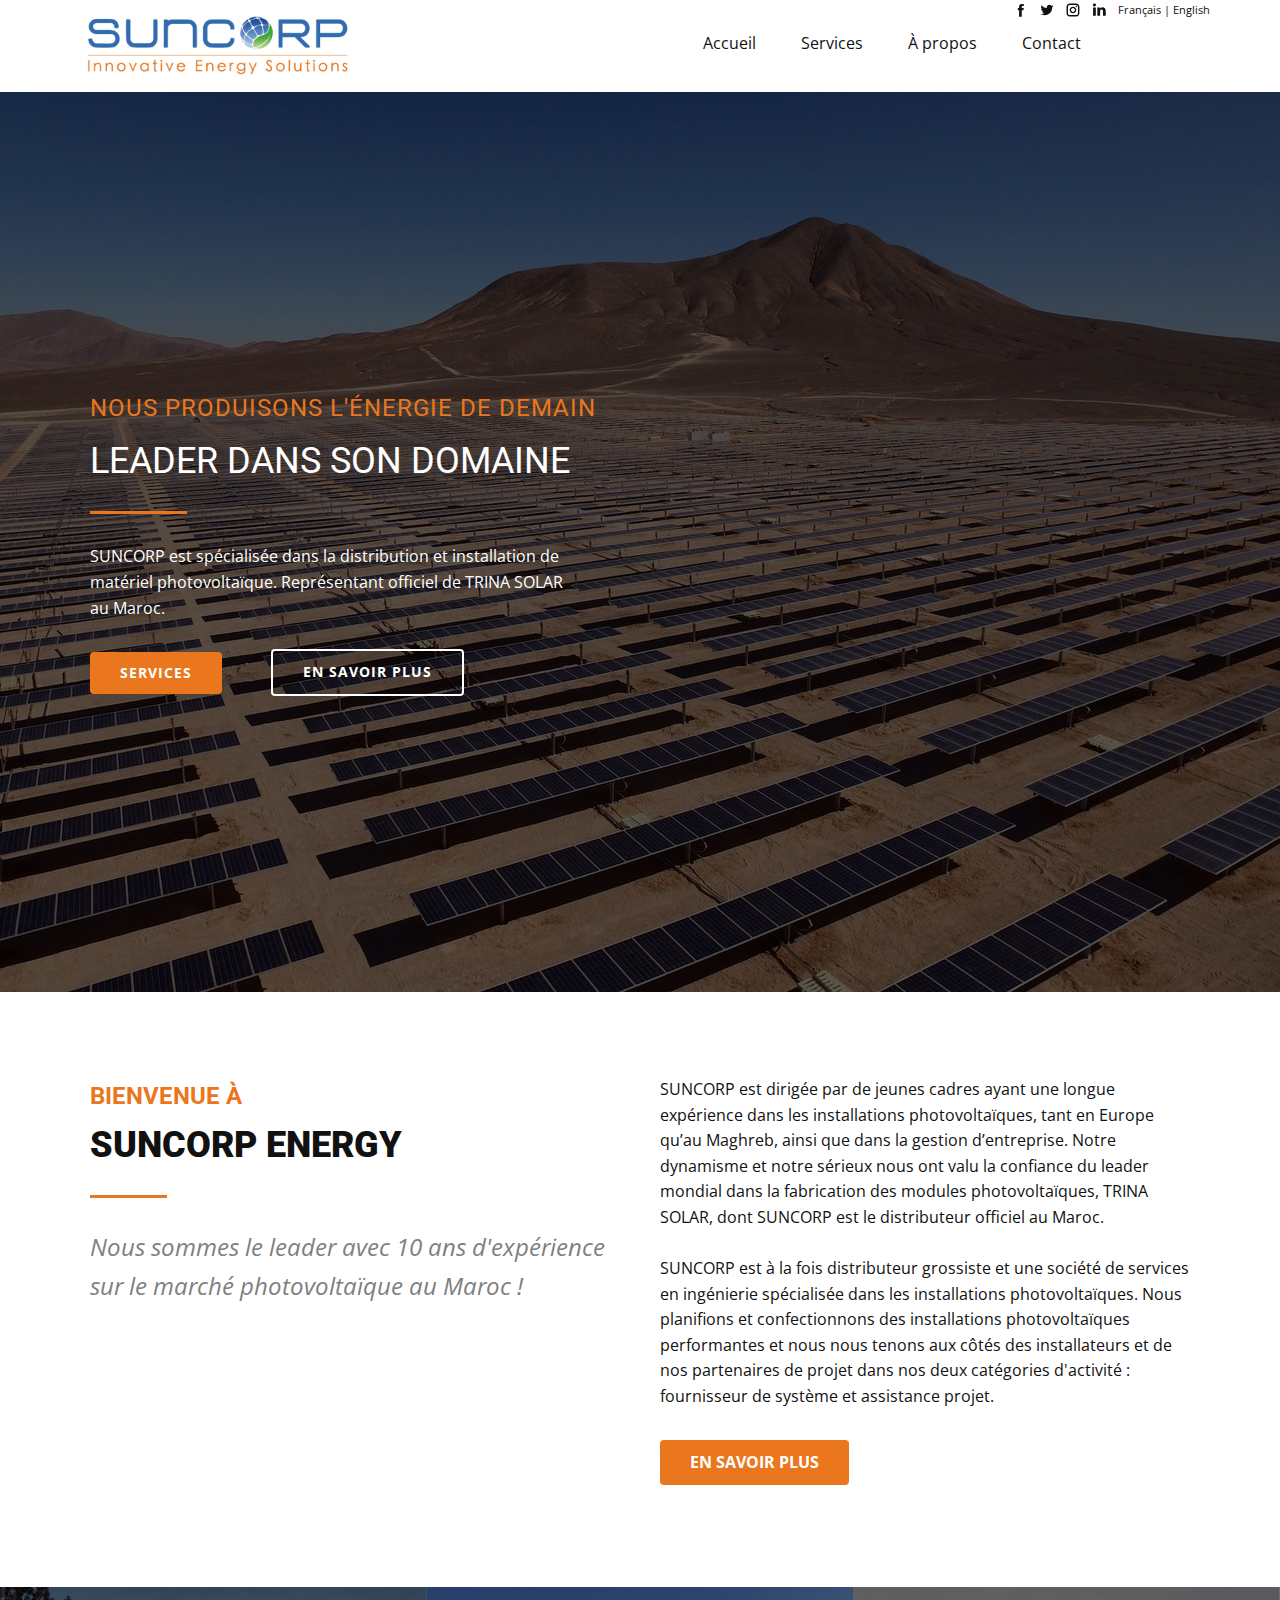
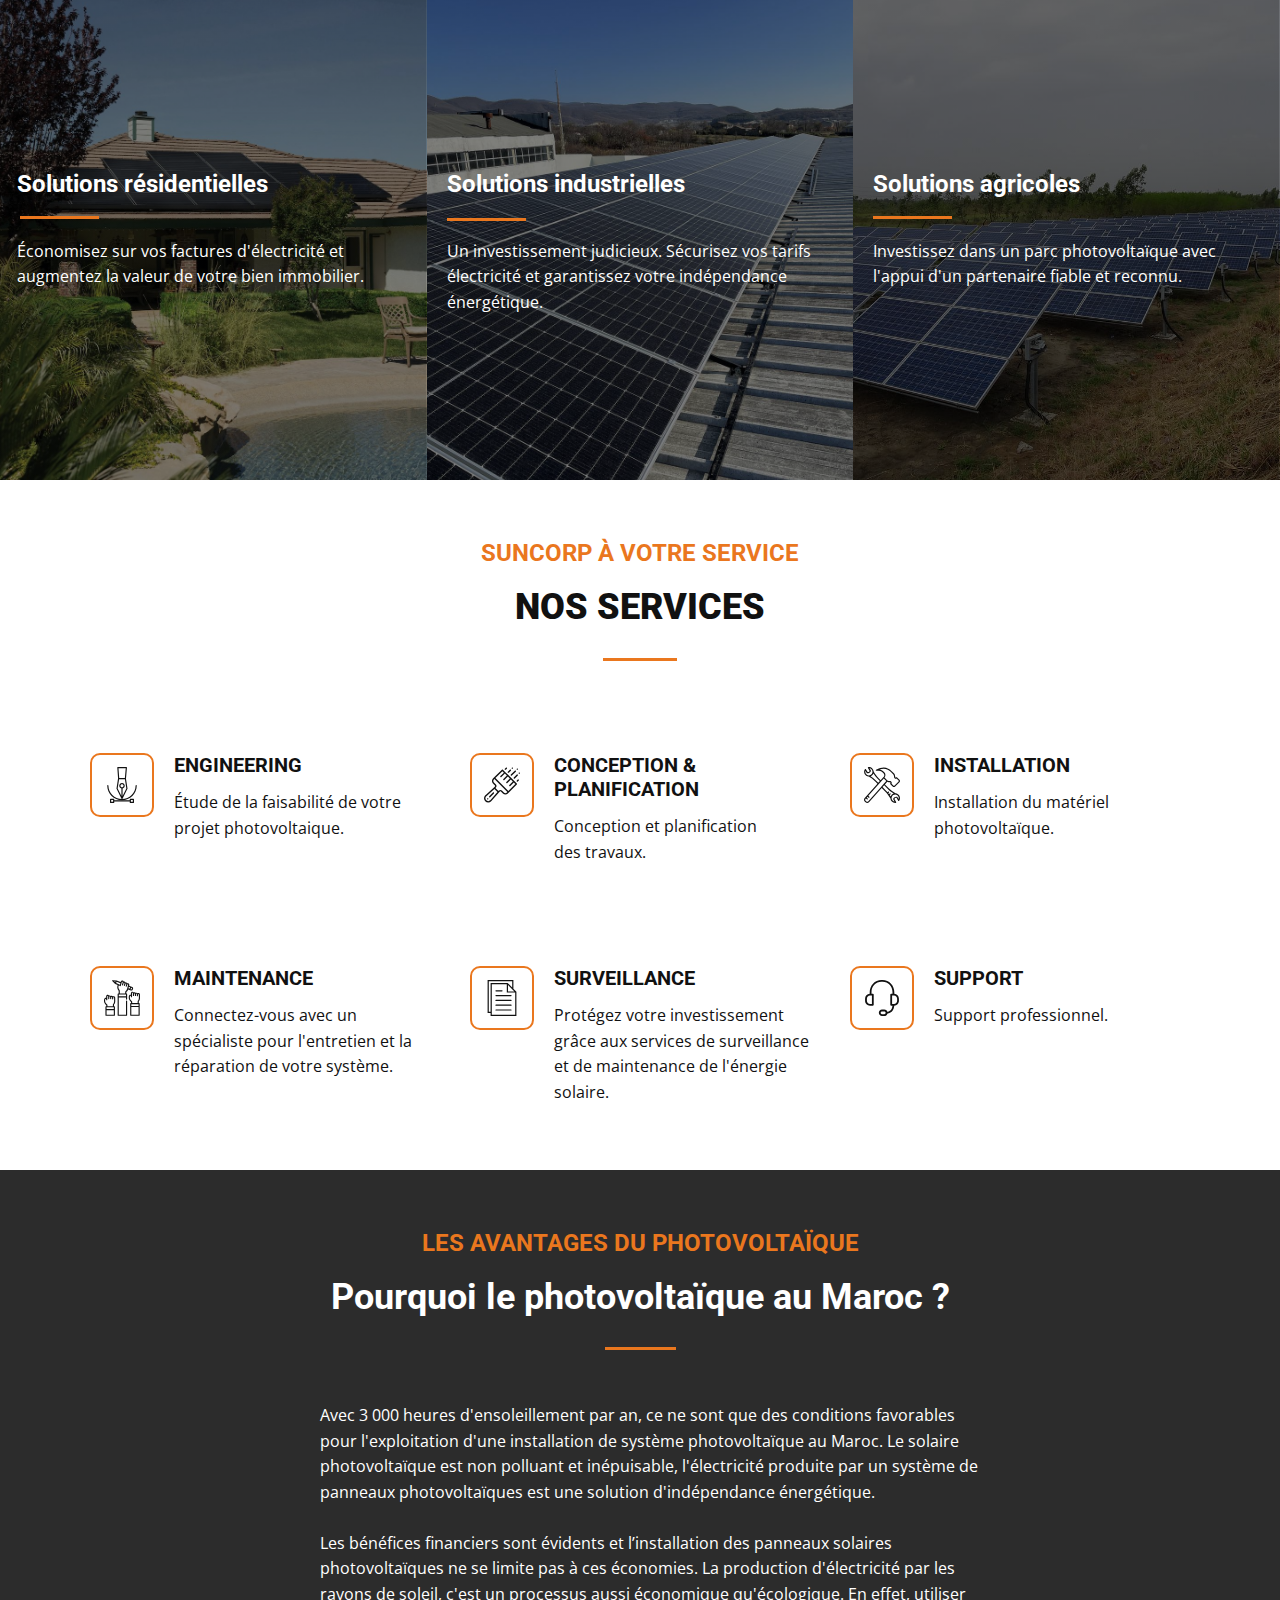
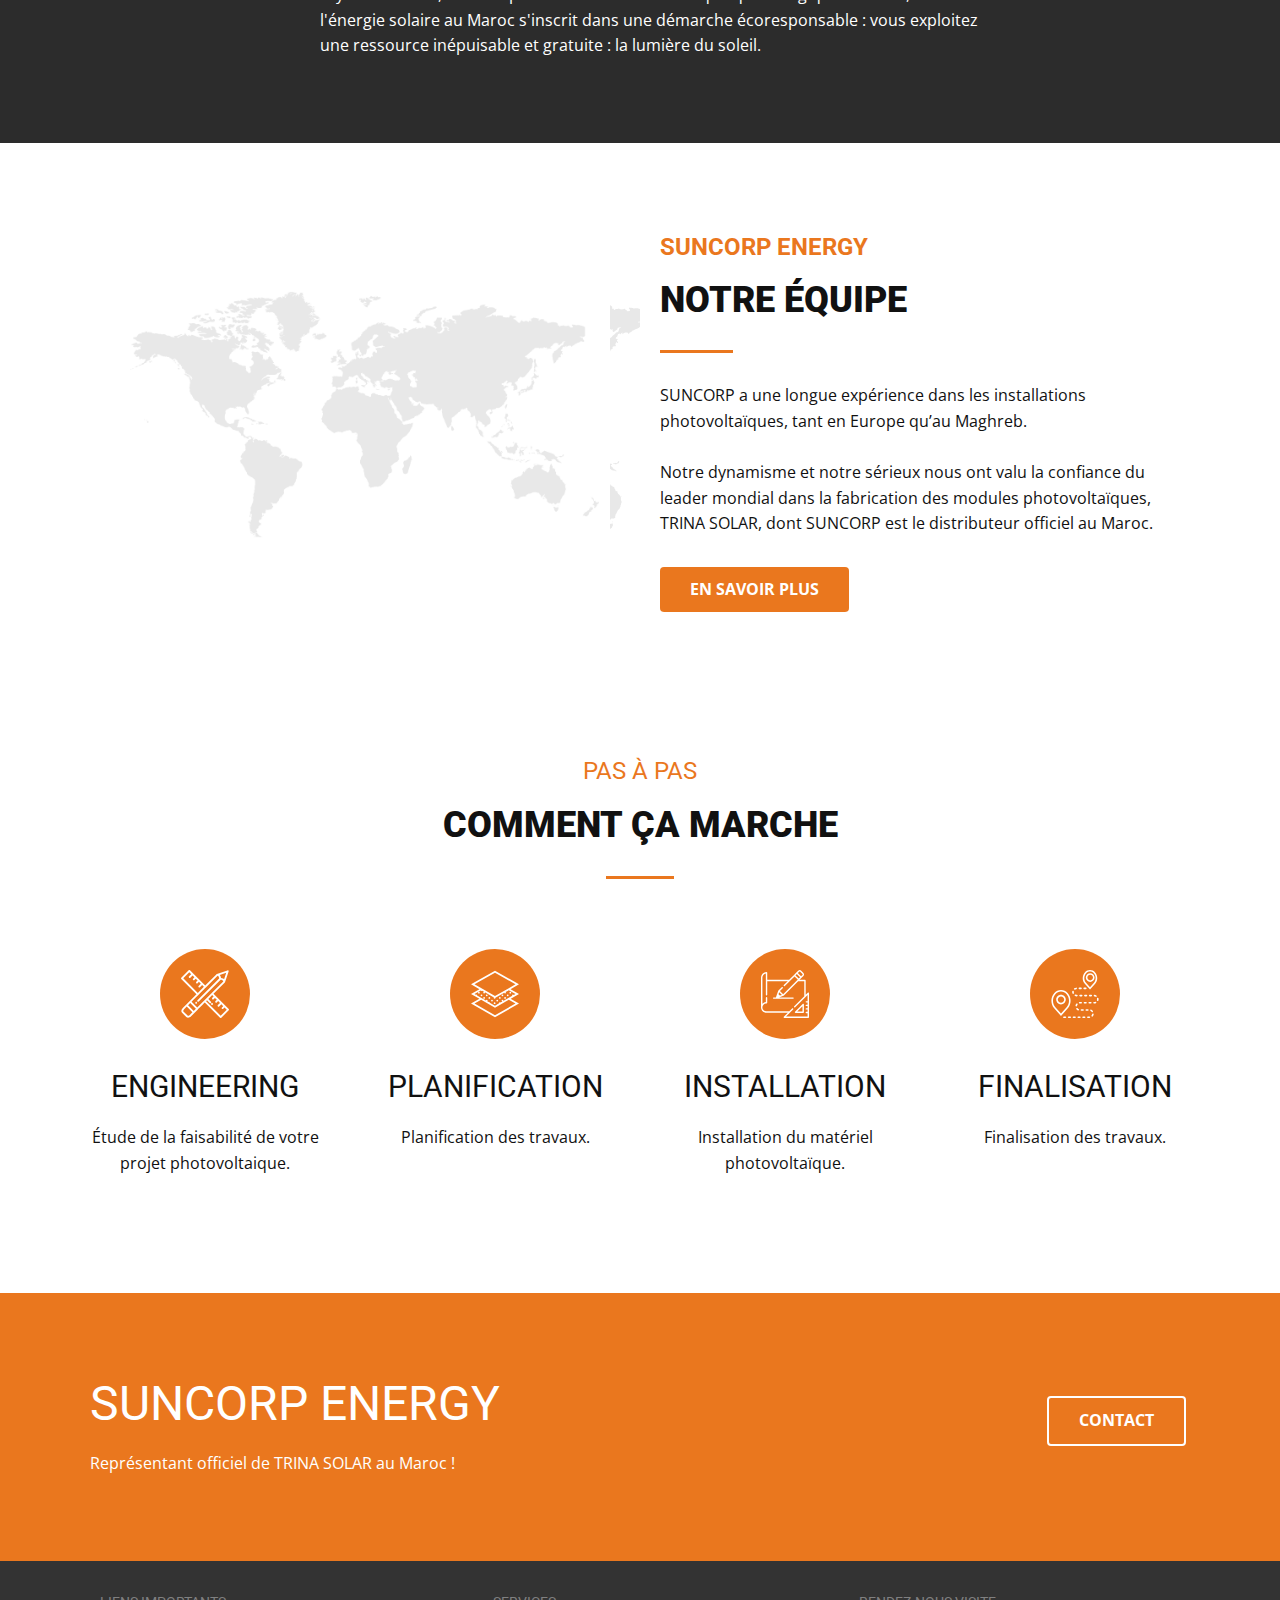
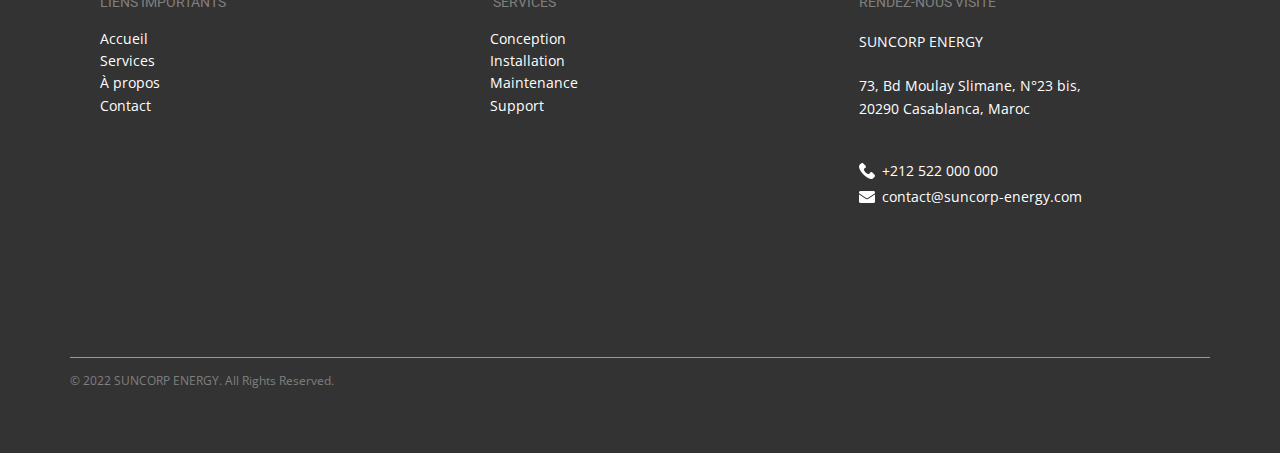
==== index.html @ 99ad9b50 "Update website" ====
<!DOCTYPE html>
<html style="font-size: 16px;">
  <head>
    <meta name="viewport" content="width=device-width, initial-scale=1.0">
    <meta charset="utf-8">
    <meta name="keywords" content="SUNCORP, TRINA SOLAR">
    <meta name="description" content="">
    <meta name="page_type" content="np-template-header-footer-from-plugin">
    <title>SUNCORP</title>
    <link rel="stylesheet" href="nicepage.css" media="screen">
<link rel="stylesheet" href="index.css" media="screen">
    <script class="u-script" type="text/javascript" src="jquery.js" defer=""></script>
    <script class="u-script" type="text/javascript" src="nicepage.js" defer=""></script>
    <link rel="icon" href="images/favicon.png">
    <link id="u-theme-google-font" rel="stylesheet" href="https://fonts.googleapis.com/css?family=Roboto:100,100i,300,300i,400,400i,500,500i,700,700i,900,900i|Open+Sans:300,300i,400,400i,500,500i,600,600i,700,700i,800,800i">
    
    
    
    
    
    
    
    
    
    <script type="application/ld+json">{
		"@context": "http://schema.org",
		"@type": "Organization",
		"name": "suncorp",
		"logo": "images/logo.jpg",
		"sameAs": [
				"https://www.facebook.com/suncorp.energy"
		]
}</script>
    <meta name="theme-color" content="#ea771e">
    <meta property="og:title" content="SUNCORP">
    <meta property="og:description" content="">
    <meta property="og:type" content="website">
  </head>
  <body data-home-page="index.html" data-home-page-title="index" class="u-backlink-hidden u-body u-xl-mode"><header class="u-clearfix u-header u-sticky u-sticky-ff0d u-white u-header" id="sec-28bf"><div class="u-clearfix u-sheet u-sheet-1">
        <p class="u-text u-text-default u-text-1"> &nbsp;<a href="/" class="u-active-none u-border-none u-btn u-button-link u-button-style u-hover-none u-none u-btn-1">Français</a> | <a href="/" class="u-active-none u-border-none u-btn u-button-link u-button-style u-hover-none u-none u-btn-2">English</a>
        </p>
        <div class="u-social-icons u-spacing-10 u-social-icons-1">
          <a class="u-social-url" target="_blank" href="https://www.facebook.com/suncorp.energy" title="Facebook"><span class="u-icon u-icon-circle u-social-facebook u-social-icon u-icon-1"><svg class="u-svg-link" preserveAspectRatio="xMidYMin slice" viewBox="0 0 112.2 112.2"><use xmlns:xlink="http://www.w3.org/1999/xlink" xlink:href="#svg-a1e9"></use></svg><svg x="0px" y="0px" viewBox="0 0 112.2 112.2" enable-background="new 0 0 112.2 112.2" xml:space="preserve" id="svg-a1e9" class="u-svg-content"><path d="M75.5,28.8H65.4c-1.5,0-4,0.9-4,4.3v9.4h13.9l-1.5,15.8H61.4v45.1H42.8V58.3h-8.8V42.4h8.8V32.2 c0-7.4,3.4-18.8,18.8-18.8h13.8v15.4H75.5z"></path></svg></span>
          </a>
          <a class="u-social-url" target="_blank" href=""><span class="u-icon u-icon-circle u-social-icon u-social-twitter u-icon-2"><svg class="u-svg-link" preserveAspectRatio="xMidYMin slice" viewBox="0 0 112.2 112.2"><use xmlns:xlink="http://www.w3.org/1999/xlink" xlink:href="#svg-e3d8"></use></svg><svg x="0px" y="0px" viewBox="0 0 112.2 112.2" enable-background="new 0 0 112.2 112.2" xml:space="preserve" id="svg-e3d8" class="u-svg-content"><path d="M92.2,38.2c0,0.8,0,1.6,0,2.3c0,24.3-18.6,52.4-52.6,52.4c-10.6,0.1-20.2-2.9-28.5-8.2 c1.4,0.2,2.9,0.2,4.4,0.2c8.7,0,16.7-2.9,23-7.9c-8.1-0.2-14.9-5.5-17.3-12.8c1.1,0.2,2.4,0.2,3.4,0.2c1.6,0,3.3-0.2,4.8-0.7 c-8.4-1.6-14.9-9.2-14.9-18c0-0.2,0-0.2,0-0.2c2.5,1.4,5.4,2.2,8.4,2.3c-5-3.3-8.3-8.9-8.3-15.4c0-3.4,1-6.5,2.5-9.2 c9.1,11.1,22.7,18.5,38,19.2c-0.2-1.4-0.4-2.8-0.4-4.3c0.1-10,8.3-18.2,18.5-18.2c5.4,0,10.1,2.2,13.5,5.7c4.3-0.8,8.1-2.3,11.7-4.5 c-1.4,4.3-4.3,7.9-8.1,10.1c3.7-0.4,7.3-1.4,10.6-2.9C98.9,32.3,95.7,35.5,92.2,38.2z"></path></svg></span>
          </a>
          <a class="u-social-url" target="_blank" href=""><span class="u-icon u-icon-circle u-social-icon u-social-instagram u-icon-3"><svg class="u-svg-link" preserveAspectRatio="xMidYMin slice" viewBox="0 0 112.2 112.2"><use xmlns:xlink="http://www.w3.org/1999/xlink" xlink:href="#svg-45d4"></use></svg><svg x="0px" y="0px" viewBox="0 0 112.2 112.2" enable-background="new 0 0 112.2 112.2" xml:space="preserve" id="svg-45d4" class="u-svg-content"><path d="M55.9,32.9c-12.8,0-23.2,10.4-23.2,23.2s10.4,23.2,23.2,23.2s23.2-10.4,23.2-23.2S68.7,32.9,55.9,32.9z M55.9,69.4c-7.4,0-13.3-6-13.3-13.3c-0.1-7.4,6-13.3,13.3-13.3s13.3,6,13.3,13.3C69.3,63.5,63.3,69.4,55.9,69.4z"></path><path d="M79.7,26.8c-3,0-5.4,2.5-5.4,5.4s2.5,5.4,5.4,5.4c3,0,5.4-2.5,5.4-5.4S82.7,26.8,79.7,26.8z"></path><path d="M78.2,11H33.5C21,11,10.8,21.3,10.8,33.7v44.7c0,12.6,10.2,22.8,22.7,22.8h44.7c12.6,0,22.7-10.2,22.7-22.7 V33.7C100.8,21.1,90.6,11,78.2,11z M91,78.4c0,7.1-5.8,12.8-12.8,12.8H33.5c-7.1,0-12.8-5.8-12.8-12.8V33.7 c0-7.1,5.8-12.8,12.8-12.8h44.7c7.1,0,12.8,5.8,12.8,12.8V78.4z"></path></svg></span>
          </a>
          <a class="u-social-url" target="_blank" href=""><span class="u-icon u-icon-circle u-social-icon u-social-linkedin u-icon-4"><svg class="u-svg-link" preserveAspectRatio="xMidYMin slice" viewBox="0 0 112.2 112.2"><use xmlns:xlink="http://www.w3.org/1999/xlink" xlink:href="#svg-11f6"></use></svg><svg x="0px" y="0px" viewBox="0 0 112.2 112.2" enable-background="new 0 0 112.2 112.2" xml:space="preserve" id="svg-11f6" class="u-svg-content"><path d="M33.8,96.8H14.5v-58h19.3V96.8z M24.1,30.9L24.1,30.9c-6.6,0-10.8-4.5-10.8-10.1c0-5.8,4.3-10.1,10.9-10.1 S34.9,15,35.1,20.8C35.1,26.4,30.8,30.9,24.1,30.9z M103.3,96.8H84.1v-31c0-7.8-2.7-13.1-9.8-13.1c-5.3,0-8.5,3.6-9.9,7.1 c-0.6,1.3-0.6,3-0.6,4.8V97H44.5c0,0,0.3-52.6,0-58h19.3v8.2c2.6-3.9,7.2-9.6,17.4-9.6c12.7,0,22.2,8.4,22.2,26.1V96.8z"></path></svg></span>
          </a>
        </div>
        <a href="/" class="u-align-left u-image u-logo u-image-1" data-image-width="1600" data-image-height="385" title="Home">
          <img src="images/logo.jpg" class="u-logo-image u-logo-image-1">
        </a>
        <nav class="u-menu u-menu-dropdown u-offcanvas u-menu-1">
          <div class="menu-collapse" style="font-size: 1rem; letter-spacing: 0px;">
            <a class="u-button-style u-custom-left-right-menu-spacing u-custom-padding-bottom u-custom-text-color u-custom-top-bottom-menu-spacing u-nav-link u-text-active-palette-1-base u-text-hover-palette-2-base" href="#">
              <svg class="u-svg-link" viewBox="0 0 24 24"><use xmlns:xlink="http://www.w3.org/1999/xlink" xlink:href="#menu-hamburger"></use></svg>
              <svg class="u-svg-content" version="1.1" id="menu-hamburger" viewBox="0 0 16 16" x="0px" y="0px" xmlns:xlink="http://www.w3.org/1999/xlink" xmlns="http://www.w3.org/2000/svg"><g><rect y="1" width="16" height="2"></rect><rect y="7" width="16" height="2"></rect><rect y="13" width="16" height="2"></rect>
</g></svg>
            </a>
          </div>
          <div class="u-custom-menu u-nav-container">
            <ul class="u-nav u-spacing-15 u-unstyled u-nav-1"><li class="u-nav-item"><a class="u-button-style u-nav-link" href="index.html" style="padding: 10px 15px;">Accueil</a>
</li><li class="u-nav-item"><a class="u-button-style u-nav-link" href="index.html#sec-e8bd" data-page-id="67477769" style="padding: 10px 15px;">Services</a>
</li><li class="u-nav-item"><a class="u-button-style u-nav-link" href="about.html" style="padding: 10px 15px;">À propos</a>
</li><li class="u-nav-item"><a class="u-button-style u-nav-link" href="contact.html" style="padding: 10px 15px;">Contact</a>
</li></ul>
          </div>
          <div class="u-custom-menu u-nav-container-collapse">
            <div class="u-black u-container-style u-inner-container-layout u-opacity u-opacity-95 u-sidenav">
              <div class="u-inner-container-layout u-sidenav-overflow">
                <div class="u-menu-close"></div>
                <ul class="u-align-center u-nav u-popupmenu-items u-unstyled u-nav-2"><li class="u-nav-item"><a class="u-button-style u-nav-link" href="index.html">Accueil</a>
</li><li class="u-nav-item"><a class="u-button-style u-nav-link" href="index.html#sec-e8bd" data-page-id="67477769">Services</a>
</li><li class="u-nav-item"><a class="u-button-style u-nav-link" href="about.html">À propos</a>
</li><li class="u-nav-item"><a class="u-button-style u-nav-link" href="contact.html">Contact</a>
</li></ul>
              </div>
            </div>
            <div class="u-black u-menu-overlay u-opacity u-opacity-70"></div>
          </div>
        </nav>
      </div><style class="u-sticky-style" data-style-id="ff0d">.u-sticky-fixed.u-sticky-ff0d:before, .u-body.u-sticky-fixed .u-sticky-ff0d:before {
borders: bottom !important; border-width: 1px !important; border-color: #eaeaea !important
}</style></header> 
    <section class="u-clearfix u-image u-shading u-section-1" id="sec-cc32" data-image-width="1600" data-image-height="900">
      <div class="u-clearfix u-sheet u-valign-middle u-sheet-1">
        <div class="u-container-style u-expanded-width-xs u-group u-group-1">
          <div class="u-container-layout u-container-layout-1">
            <h2 class="u-heading-font u-text u-text-palette-1-base u-text-1"> Nous produisons l'énergie de demain</h2>
            <h1 class="u-heading-font u-text u-text-2"> Leader dans son domaine</h1>
            <div class="u-border-3 u-border-palette-1-base u-line u-line-horizontal u-line-1"></div>
            <p class="u-text u-text-font u-text-3"> SUNCORP est spécialisée dans la distribution et installation de matériel photovoltaïque. Représentant officiel de TRINA SOLAR ​au Maroc.</p>
            <a href="about.html" data-page-id="1779119305" class="u-border-2 u-border-white u-btn u-btn-round u-button-style u-custom u-radius-4 u-btn-1">En savoir plus</a>
            <a href="index.html#sec-e8bd" data-page-id="67477769" class="u-border-none u-btn u-btn-round u-button-style u-custom u-palette-1-base u-radius-4 u-text-white u-btn-2">Services</a>
          </div>
        </div>
      </div>
    </section>
    <section class="u-clearfix u-white u-section-2" id="sec-4b72">
      <div class="u-clearfix u-sheet u-sheet-1">
        <div class="u-clearfix u-expanded-width u-layout-wrap u-layout-wrap-1">
          <div class="u-layout">
            <div class="u-layout-row">
              <div class="u-container-style u-layout-cell u-left-cell u-similar-fill u-size-30 u-layout-cell-1">
                <div class="u-container-layout u-container-layout-1">
                  <h3 class="u-heading-font u-text u-text-palette-1-base u-text-1"> BIENVENUE À</h3>
                  <h2 class="u-heading-font u-text u-text-2">SUNCORP ENERGY</h2>
                  <div class="u-border-3 u-border-palette-1-base u-line u-line-horizontal u-line-1"></div>
                  <p class="u-text u-text-font u-text-grey-50 u-text-3"> Nous sommes le leader avec 10 ans d'expérience <br>sur le marché photovoltaïque au Maroc !
                  </p>
                </div>
              </div>
              <div class="u-container-style u-layout-cell u-right-cell u-similar-fill u-size-30 u-layout-cell-2">
                <div class="u-container-layout">
                  <p class="u-text u-text-font u-text-4"> SUNCORP est dirigée par de jeunes cadres ayant une longue expérience dans les installations photovoltaïques, tant en Europe qu’au Maghreb, ainsi que&nbsp;dans la gestion d’entreprise. Notre dynamisme et notre sérieux nous ont valu la confiance du leader mondial dans la fabrication des modules photovoltaïques, TRINA SOLAR, dont SUNCORP est le distributeur officiel au Maroc.<br>
                    <br>SUNCORP est à la fois distributeur grossiste et une société de services en ingénierie spécialisée dans les installations photovoltaïques. Nous planifions et confectionnons des installations photovoltaïques performantes et nous nous tenons aux côtés des installateurs et de nos partenaires de projet dans nos deux catégories d'activité : fournisseur de système et assistance projet.
                  </p>
                  <a href="about.html" data-page-id="1779119305" class="u-btn u-btn-round u-button-style u-custom u-palette-1-base u-radius-4 u-text-white u-btn-1">En savoir plus</a>
                </div>
              </div>
            </div>
          </div>
        </div>
      </div>
    </section>
    <section class="u-clearfix u-white u-section-3" id="sec-ffe9">
      <div class="u-clearfix u-expanded-width u-layout-wrap u-layout-wrap-1">
        <div class="u-layout">
          <div class="u-layout-row">
            <div class="u-container-style u-image u-layout-cell u-left-cell u-shading u-similar-fill u-size-20 u-size-20-md u-image-1" data-image-width="1920" data-image-height="1280">
              <div class="u-container-layout u-container-layout-1">
                <h3 class="u-heading-font u-text u-text-1">Solutions résidentielles</h3>
                <div class="u-border-3 u-border-palette-1-base u-line u-line-horizontal u-line-1"></div>
                <p class="u-text u-text-font u-text-2"> Économisez sur vos factures d'électricité et augmentez la valeur de votre bien immobilier.</p>
              </div>
            </div>
            <div class="u-container-style u-image u-layout-cell u-shading u-similar-fill u-size-20 u-size-20-md u-image-2" data-image-width="112" data-image-height="150">
              <div class="u-container-layout u-container-layout-2">
                <h3 class="u-heading-font u-text u-text-3"> Solutions industrielles</h3>
                <div class="u-border-3 u-border-palette-1-base u-line u-line-horizontal u-line-2"></div>
                <p class="u-text u-text-font u-text-4"> Un investissement judicieux. Sécurisez vos tarifs électricité et garantissez votre indépendance énergétique.</p>
              </div>
            </div>
            <div class="u-container-style u-image u-layout-cell u-right-cell u-shading u-similar-fill u-size-20 u-size-20-md u-image-3" data-image-width="1280" data-image-height="835">
              <div class="u-container-layout u-container-layout-3">
                <h3 class="u-heading-font u-text u-text-5"> Solutions agricoles</h3>
                <div class="u-border-3 u-border-palette-1-base u-line u-line-horizontal u-line-3"></div>
                <p class="u-text u-text-font u-text-6"> Investissez dans un parc photovoltaïque avec l'appui d'un partenaire fiable et reconnu.</p>
              </div>
            </div>
          </div>
        </div>
      </div>
    </section>
    <section class="u-clearfix u-white u-section-4" id="sec-e8bd">
      <div class="u-clearfix u-sheet u-sheet-1">
        <div class="u-align-center u-container-style u-group u-similar-fill u-group-1">
          <div class="u-container-layout u-valign-middle u-container-layout-1">
            <h3 class="u-heading-font u-text u-text-palette-1-base u-text-1">SUNCORP&nbsp;À VOTRE SERVICE</h3>
            <h2 class="u-heading-font u-text u-text-2">NOS SERVICES</h2>
            <div class="u-border-3 u-border-palette-1-base u-line u-line-horizontal u-line-1"></div>
          </div>
        </div>
        <div class="u-clearfix u-expanded-width u-layout-wrap u-layout-wrap-1">
          <div class="u-layout">
            <div class="u-layout-col">
              <div class="u-size-30 u-size-60-md">
                <div class="u-layout-row">
                  <div class="u-container-style u-layout-cell u-left-cell u-similar-fill u-size-20 u-size-20-md u-layout-cell-1">
                    <div class="u-container-layout"><span class="u-border-2 u-border-palette-1-base u-icon u-icon-rounded u-radius-10 u-spacing-12 u-icon-1"><svg class="u-svg-link" preserveAspectRatio="xMidYMin slice" viewBox="0 0 512 512" style=""><use xmlns:xlink="http://www.w3.org/1999/xlink" xlink:href="#svg-1199"></use></svg><svg class="u-svg-content" viewBox="0 0 512 512" x="0px" y="0px" id="svg-1199" style="enable-background:new 0 0 512 512;"><g><g><path d="M334.291,305.163L312.518,165.82L326.28,8.941c0.202-2.297-0.57-4.573-2.128-6.273C322.594,0.967,320.395,0,318.089,0    H197.086c-2.287,0-4.471,0.953-6.027,2.629s-2.344,3.925-2.173,6.205l11.461,153.718c-0.338,0.707-0.584,1.469-0.71,2.277    L177.71,305.164c-0.263,1.688,0.005,3.417,0.77,4.947l70.166,140.333c1.392,2.786,4.24,4.545,7.354,4.545s5.962-1.76,7.354-4.545    l70.167-140.334C334.286,308.581,334.554,306.851,334.291,305.163z M309.113,16.445l-12.406,141.43h-80.217l-10.545-141.43    H309.113z M256,289.439c-12.393,0-22.475-10.082-22.475-22.475c0-12.393,10.082-22.475,22.475-22.475s22.475,10.082,22.475,22.475    C278.475,279.357,268.393,289.439,256,289.439z M264.223,411.934V305.002c17.524-3.785,30.698-19.399,30.698-38.039    c0-21.461-17.46-38.921-38.921-38.921s-38.921,17.461-38.921,38.922c0,18.64,13.174,34.254,30.698,38.039v106.932l-53.415-106.829    l20.435-130.785h82.405l20.435,130.785L264.223,411.934z"></path>
</g>
</g><g><g><path d="M418.261,451.7h-43.854c-4.542,0-8.223,3.682-8.223,8.223v13.704H145.816v-13.704c0-4.541-3.68-8.223-8.223-8.223H93.739    c-4.542,0-8.223,3.682-8.223,8.223v43.854c0,4.541,3.68,8.223,8.223,8.223h43.854c4.542,0,8.223-3.682,8.223-8.223v-13.704    h220.368v13.704c0,4.541,3.68,8.223,8.223,8.223h43.854c4.542,0,8.223-3.682,8.223-8.223v-43.854    C426.484,455.382,422.803,451.7,418.261,451.7z M129.37,495.555h-27.409v-27.409h27.409V495.555z M410.039,495.555H382.63v-27.409    h27.409V495.555z"></path>
</g>
</g><g><g><path d="M457.73,254.355c-4.542,0-8.223,3.682-8.223,8.223c0,106.7-86.808,193.508-193.508,193.508S62.492,369.278,62.492,262.578    c0-4.541-3.68-8.223-8.223-8.223c-4.542,0-8.223,3.682-8.223,8.223c0,115.768,94.184,209.953,209.953,209.953    s209.953-94.185,209.953-209.953C465.953,258.037,462.272,254.355,457.73,254.355z"></path>
</g>
</g></svg></span>
                      <h3 class="u-heading-font u-text u-text-3">ENGINEERING </h3>
                      <p class="u-text u-text-font u-text-4"> Étude de la faisabilité de votre projet photovoltaique.</p>
                    </div>
                  </div>
                  <div class="u-container-style u-layout-cell u-similar-fill u-size-20 u-size-20-md u-layout-cell-2">
                    <div class="u-container-layout">
                      <h3 class="u-heading-font u-text u-text-5">CONCEPTION &amp; PLANIFICATION</h3><span class="u-border-2 u-border-palette-1-base u-icon u-icon-rounded u-radius-10 u-spacing-12 u-icon-2"><svg class="u-svg-link" preserveAspectRatio="xMidYMin slice" viewBox="0 0 511.999 511.999" style=""><use xmlns:xlink="http://www.w3.org/1999/xlink" xlink:href="#svg-6b12"></use></svg><svg class="u-svg-content" viewBox="0 0 511.999 511.999" x="0px" y="0px" id="svg-6b12" style="enable-background:new 0 0 511.999 511.999;"><g><g><path d="M509.067,80.055c-3.9-3.9-10.24-3.9-14.14,0c-3.91,3.91-3.91,10.24,0,14.14c3.9,3.91,10.24,3.91,14.14,0    C512.977,90.295,512.977,83.965,509.067,80.055z"></path>
</g>
</g><g><g><path d="M480.786,23.485c-3.91-3.9-10.24-3.9-14.15,0c-3.9,3.91-3.9,10.24,0,14.14c3.91,3.91,10.24,3.91,14.15,0    C484.687,33.725,484.687,27.395,480.786,23.485z"></path>
</g>
</g><g><g><path d="M410.076,9.345c-3.91-3.9-10.24-3.9-14.15,0c-3.9,3.91-3.9,10.24,0,14.14c3.91,3.91,10.24,3.91,14.15,0    C413.977,19.585,413.977,13.255,410.076,9.345z"></path>
</g>
</g><g><g><path d="M59.977,445.605c-3.91-3.899-10.24-3.899-14.15,0c-3.9,3.91-3.9,10.24,0,14.15c3.91,3.9,10.24,3.9,14.15,0    C63.876,455.845,63.876,449.515,59.977,445.605z"></path>
</g>
</g><g><g><path d="M141.281,362.808c-3.953-3.856-10.284-3.779-14.141,0.174l-53.11,54.43c-3.857,3.952-3.779,10.283,0.173,14.141    c1.945,1.897,4.465,2.843,6.983,2.843c2.601,0,5.199-1.008,7.158-3.017l53.11-54.43    C145.311,372.997,145.232,366.666,141.281,362.808z"></path>
</g>
</g><g><g><path d="M466.638,235.623l-35.272-35.271c-0.053-0.054-0.106-0.107-0.16-0.16l-42.276-42.276c-0.049-0.05-0.098-0.099-0.148-0.148    l-42.273-42.273c-0.048-0.049-0.097-0.098-0.146-0.146l-42.285-42.285c-0.047-0.048-0.095-0.096-0.144-0.144l-35.285-35.285    c-1.875-1.875-4.419-2.929-7.071-2.929c-2.652,0-5.196,1.054-7.071,2.929L141.378,150.761l-14.155,14.146    c-19.488,19.5-19.487,51.221,0.002,70.71l28.291,28.29c1.888,1.889,2.928,4.398,2.928,7.068s-1.04,5.181-2.928,7.069    l-13.951,13.95L20.425,400.486c-0.005,0.004-0.009,0.009-0.014,0.013c-1.026,0.907-1.966,1.786-2.866,2.685    c-23.394,23.394-23.394,61.459,0,84.853c11.315,11.314,26.382,17.546,42.426,17.546c16.043,0,31.111-6.231,42.424-17.544    c0.915-0.914,1.816-1.877,2.755-2.943c0.002-0.002,0.004-0.005,0.006-0.008c0.005-0.005,0.01-0.01,0.014-0.015l107.151-122.41    l13.906-13.907c3.898-3.898,10.24-3.897,14.139,0.001l28.287,28.276c9.443,9.45,21.999,14.654,35.353,14.654    s25.91-5.204,35.349-14.649l14.153-14.142l113.129-113.13C470.542,245.861,470.542,239.529,466.638,235.623z M90.123,471.899    L90.123,471.899c-0.649,0.735-1.259,1.388-1.867,1.995c-7.538,7.538-17.582,11.688-28.284,11.688s-20.746-4.15-28.283-11.688    c-15.596-15.596-15.596-40.972-0.002-56.565c0.621-0.62,1.282-1.238,2.021-1.89c0.01-0.009,0.019-0.019,0.029-0.028    c0.011-0.01,0.022-0.017,0.033-0.027l114.3-102.365l43.261,43.261L90.123,471.899z M325.214,362.897    c-5.665,5.669-13.197,8.791-21.207,8.791c-8.01,0-15.541-3.122-21.21-8.795l-28.289-28.279c-11.695-11.695-30.726-11.694-42.422,0    l-7.069,7.069l-42.427-42.427l7.068-7.068c5.666-5.667,8.786-13.2,8.786-21.212c0-8.012-3.121-15.545-8.786-21.211l-28.29-28.29    c-11.694-11.693-11.693-30.728-0.003-42.425l7.079-7.074l183.848,183.848L325.214,362.897z M346.438,341.684L162.589,157.835    l98.987-98.987l21.217,21.217l-49.497,49.489c-3.906,3.904-3.906,10.236-0.001,14.142c1.953,1.953,4.512,2.93,7.072,2.93    c2.559,0,5.118-0.977,7.07-2.929l49.499-49.49l28.288,28.288l-49.498,49.489c-3.906,3.904-3.906,10.236-0.001,14.142    c1.953,1.953,4.512,2.93,7.072,2.93c2.559,0,5.118-0.977,7.07-2.929l49.499-49.49l28.278,28.278l-49.497,49.489    c-3.906,3.904-3.906,10.236-0.001,14.142c1.953,1.953,4.512,2.93,7.072,2.93c2.559,0,5.118-0.977,7.07-2.929l49.498-49.49    l28.288,28.288l-49.497,49.489c-3.906,3.904-3.906,10.236-0.001,14.142c1.953,1.953,4.512,2.93,7.072,2.93    c2.559,0,5.118-0.977,7.07-2.929l49.499-49.49l21.209,21.209L346.438,341.684z"></path>
</g>
</g><g><g><path d="M381.788,37.634c-3.905-3.904-10.237-3.904-14.143,0l-28.28,28.28c-3.905,3.905-3.905,10.237,0,14.143    c1.954,1.952,4.513,2.929,7.072,2.929c2.559,0,5.119-0.977,7.071-2.929l28.28-28.28C385.693,47.872,385.693,41.54,381.788,37.634z    "></path>
</g>
</g><g><g><path d="M325.218,9.343c-3.905-3.903-10.237-3.904-14.142,0l-14.14,14.14c-3.905,3.905-3.906,10.237,0,14.143    c1.953,1.953,4.512,2.929,7.071,2.929c2.559,0,5.119-0.977,7.071-2.929l14.14-14.14C329.123,19.581,329.124,13.249,325.218,9.343z    "></path>
</g>
</g><g><g><path d="M452.498,51.774c-3.905-3.904-10.237-3.904-14.143,0l-56.57,56.57c-3.904,3.905-3.904,10.238,0.001,14.143    c1.953,1.952,4.512,2.929,7.071,2.929s5.119-0.977,7.071-2.929l56.57-56.57C456.403,62.012,456.403,55.68,452.498,51.774z"></path>
</g>
</g><g><g><path d="M480.789,108.345c-3.905-3.907-10.236-3.906-14.142-0.002l-42.43,42.42c-3.906,3.905-3.906,10.236-0.001,14.143    c1.953,1.953,4.512,2.93,7.072,2.93c2.559,0,5.118-0.977,7.07-2.928l42.43-42.42C484.693,118.583,484.693,112.252,480.789,108.345    z"></path>
</g>
</g><g><g><path d="M494.928,179.054c-3.905-3.904-10.237-3.904-14.142,0l-14.14,14.14c-3.905,3.905-3.905,10.237,0,14.143    c1.953,1.952,4.512,2.929,7.071,2.929s5.119-0.977,7.071-2.929l14.14-14.14C498.833,189.292,498.833,182.96,494.928,179.054z"></path>
</g>
</g></svg></span>
                      <p class="u-text u-text-font u-text-6">Conception et planification des travaux.</p>
                    </div>
                  </div>
                  <div class="u-container-style u-layout-cell u-right-cell u-similar-fill u-size-20 u-size-20-md u-layout-cell-3">
                    <div class="u-container-layout">
                      <h3 class="u-heading-font u-text u-text-7"> INSTALLATION</h3><span class="u-border-2 u-border-palette-1-base u-icon u-icon-rounded u-radius-10 u-spacing-12 u-icon-3"><svg class="u-svg-link" preserveAspectRatio="xMidYMin slice" viewBox="0 0 512.257 512.257" style=""><use xmlns:xlink="http://www.w3.org/1999/xlink" xlink:href="#svg-5970"></use></svg><svg class="u-svg-content" viewBox="0 0 512.257 512.257" x="0px" y="0px" id="svg-5970" style="enable-background:new 0 0 512.257 512.257;"><g transform="translate(1 1)"><g><path d="M482.059,385.817c-10.639-7.487-22.917-11.509-35.319-12.165c-46.744-30.61-77.364-53.585-95.241-71.462l-54.915-54.915    l33.324-37.302c6.316,3.565,13.099,5.914,19.884,6.883c5.12,0.853,8.533,0.853,11.947,0.853c6.827,0,8.533,0,15.36,5.973    c-3.413,2.56-5.12,6.827-5.12,11.093s1.707,9.387,5.12,12.8l29.867,29.867c4.267,5.12,11.093,7.68,17.92,7.68    s13.653-2.56,17.92-8.533l60.587-60.587c5.12-4.267,7.68-11.093,7.68-17.92s-2.56-12.8-7.68-17.92l-29.867-29.867    c-3.413-3.413-7.68-5.12-11.947-5.12s-8.533,2.56-11.947,5.12c-6.827-5.973-6.827-7.68-6.827-14.507c0-3.413,0-7.68-1.707-12.8    c-1.707-11.947-7.68-23.893-17.067-33.28l-30.72-30.72c-17.92-17.92-26.453-26.453-49.493-36.693    c-49.493-23.04-99.84-18.773-173.227,14.507c-4.267,1.707-5.973,5.12-5.12,9.387s4.267,6.827,8.533,6.827h11.093    c37.547,0,57.173,0,91.307,34.133c14.946,14.946,15.377,37.863,1.986,54.724c-1.805,0.272-3.179,1.082-4.546,2.449l-37.906,42.308    l-28.654-28.654c-31.494-31.494-53.646-61.291-70.695-94.47c-0.895-16.789-7.632-32.497-19.758-44.623    C102.325,4.377,81.845-2.45,61.365-0.743c-2.56,0.853-5.12,2.56-5.973,4.267c-1.707,2.56-1.707,5.973,0,8.533l23.893,42.667    c-5.12,11.093-17.067,17.92-29.013,17.067L25.525,30.83c-0.853-2.56-4.267-4.267-6.827-4.267c-2.56-0.853-5.12,0.853-6.827,3.413    c-20.48,30.72-12.8,71.68,17.92,93.013c10.584,7.56,22.508,11.764,34.584,12.626c0.135,0.057,0.262,0.127,0.402,0.174    c33.28,17.067,63.147,39.253,94.72,70.827l31.209,30.499L9.312,439.577c-6.827,6.827-10.24,16.213-10.24,25.6    c0,9.387,3.413,17.92,10.24,24.747l11.947,11.947c6.827,5.973,15.36,9.387,23.893,9.387s17.92-3.413,24.747-10.24l181.187-202.813    l52.626,52.626c17.903,17.903,40.917,49.435,71.594,95.444c1.1,16.423,7.821,31.757,19.713,43.649    c12.8,12.8,29.867,19.627,47.787,19.627c2.56,0,5.12,0,6.827,0c2.56,0,5.12-1.707,6.827-4.267s1.707-5.973,0-8.533l-24.747-41.813    c5.973-11.093,17.067-17.92,29.867-17.067l23.893,40.96c0.853,2.56,4.267,4.267,6.827,4.267c3.413-0.853,5.973-1.707,7.68-4.267    C520.459,448.11,511.925,407.15,482.059,385.817z M287.499,73.497c-27.307-26.453-47.787-34.987-70.827-37.547    c48.64-15.36,84.48-14.507,120.32,1.707c20.48,8.533,27.307,15.36,45.227,33.28l30.72,30.72    c6.827,6.827,11.093,15.36,11.947,23.893c0.853,4.267,0.853,7.68,0.853,10.24c0,9.387,0.853,16.213,11.093,26.453    c3.413,3.413,8.533,5.12,12.8,5.12c5.12,0,9.387-1.707,11.947-5.12l29.867,29.867c1.707,1.707,2.56,3.413,2.56,5.973    s-0.853,4.267-2.56,5.973l-60.587,60.587c-3.413,3.413-8.533,3.413-11.947,0l-29.867-29.867c3.413-2.56,5.12-6.827,4.267-11.947    c0-4.267-1.707-9.387-5.12-12.8c-10.24-10.24-17.067-11.093-26.453-11.093c-2.56,0-5.973,0-10.24-0.853    c-9.387-0.853-17.067-5.12-23.893-11.947l-36.693-36.693C309.685,126.404,307.979,93.977,287.499,73.497z M19.552,53.017    l17.92,30.72c1.707,2.56,4.267,4.267,6.827,4.267h4.267c19.627,0.853,37.547-9.387,46.08-26.453l1.707-4.267    c1.707-2.56,1.707-5.12,0-7.68L77.579,17.177c10.24,1.707,19.627,6.827,27.307,14.507c8.798,9.531,14.431,21.585,14.764,34.533    c-0.165,0.657-0.258,1.364-0.258,2.161c0,3.952-0.477,7.807-1.36,11.523c-3.219,12.356-10.938,23.129-21.68,30.291    c-17.067,11.093-40.107,11.093-57.173-0.853C21.259,96.537,13.579,73.497,19.552,53.017z M171.445,194.67    c-25.6-26.453-51.2-46.933-78.507-63.147c4.267-1.707,9.387-4.267,13.653-6.827c12.8-8.533,21.333-19.627,26.453-33.28    c16.213,27.307,36.693,52.907,62.293,78.507l29.31,29.31l-22.985,25.655L171.445,194.67z M57.952,488.217    c-6.827,6.827-17.92,7.68-24.747,0.853l-11.947-11.093c-3.413-3.413-5.12-7.68-5.12-11.947c0-5.12,1.707-9.387,5.973-13.653    l4.833-5.407l12.234,12.234c1.707,1.707,3.413,2.56,5.973,2.56s4.267-0.853,5.973-2.56c3.413-3.413,3.413-8.533,0-11.947    l-12.904-12.904l11.277-12.617l13.574,13.574c1.707,1.707,3.413,2.56,5.973,2.56s4.267-0.853,5.973-2.56    c3.413-3.413,3.413-8.533,0-11.947L60.775,409.12l219.494-245.573l35.84,35.84l-35.215,39.399    c-1.006,0.426-1.896,1.077-2.782,1.964l-34.133,38.4c-0.975,0.975-1.661,2.091-2.079,3.264L57.952,488.217z M262.762,285.134    l23.353-26.14l55.143,55.143c15.36,16.213,41.813,36.693,80.213,62.293c-5.12,1.707-10.24,4.267-15.36,7.68    c-10.587,6.617-18.085,15.804-23.31,25.96c-0.077,0.145-0.148,0.293-0.224,0.439c-0.31,0.611-0.612,1.225-0.906,1.843    c-0.421,0.875-0.821,1.76-1.204,2.654c-0.262,0.605-0.523,1.21-0.77,1.819c-0.035,0.088-0.069,0.176-0.104,0.264    c-0.269,0.668-0.536,1.336-0.788,2.008c-4.847-7.109-9.51-13.818-13.995-20.138l11.435-11.435c3.413-3.413,3.413-8.533,0-11.947    c-3.413-3.413-8.533-3.413-11.947,0l-9.513,9.513c-3.546-4.812-6.971-9.351-10.275-13.618l7.842-7.842    c3.413-3.413,3.413-8.533,0-11.947c-3.413-3.413-8.533-3.413-11.947,0l-6.514,6.514c-6.272-7.559-12.057-13.992-17.379-19.314    L262.762,285.134z M491.445,455.79l-17.92-30.72c-1.707-2.56-4.267-4.267-6.827-4.267h-4.267    c-19.627-1.707-37.547,9.387-46.08,26.453l-1.707,4.267c-1.707,2.56-1.707,5.12,0,7.68l18.773,32.427    c-10.24-1.707-19.627-6.827-27.307-14.507c-8.631-9.351-14.21-21.13-14.735-33.797c0.146-0.624,0.228-1.294,0.228-2.043    c0-10.81,3.432-20.931,9.413-29.504c3.675-5.114,8.271-9.591,13.627-13.162c8.533-5.973,17.92-8.533,28.16-8.533    c10.24,0,20.48,3.413,29.013,9.387C489.739,412.27,497.419,435.31,491.445,455.79z"></path>
</g>
</g></svg></span>
                      <p class="u-text u-text-font u-text-8"> Installation du matériel photovoltaïque.</p>
                    </div>
                  </div>
                </div>
              </div>
              <div class="u-size-30 u-size-60-md">
                <div class="u-layout-row">
                  <div class="u-container-style u-layout-cell u-left-cell u-similar-fill u-size-20 u-size-20-md u-layout-cell-4">
                    <div class="u-container-layout"><span class="u-border-2 u-border-palette-1-base u-icon u-icon-rounded u-radius-10 u-spacing-12 u-icon-4"><svg class="u-svg-link" preserveAspectRatio="xMidYMin slice" viewBox="0 0 511.999 511.999" style=""><use xmlns:xlink="http://www.w3.org/1999/xlink" xlink:href="#svg-3067"></use></svg><svg class="u-svg-content" viewBox="0 0 511.999 511.999" x="0px" y="0px" id="svg-3067" style="enable-background:new 0 0 511.999 511.999;"><g><g><g><path d="M499.517,327.723h-5.025v-22.061c19.878-20.116,17.616-56.008,17.24-60.56v-37.581c0-12.1-9.845-21.944-21.943-21.944     h-0.843c-3.826,0-7.428,0.984-10.563,2.713c-4.024-5.052-10.227-8.298-17.173-8.298h-0.843c-3.705,0-7.227,0.91-10.324,2.552     c-4.028-4.781-10.059-7.824-16.786-7.824h-0.843c-3.068,0-6.018,0.633-8.708,1.794c-3.929-5.95-10.677-9.884-18.326-9.884h-0.843     c-12.099,0-21.943,9.845-21.943,21.945v21.147c-8.814-0.945-15.701,0.737-20.909,5.097c-11.294,9.453-10.158,28.21-9.058,46.351     c1.501,24.76,23.574,45.534,32.08,52.662v13.89h-4.237c-4.462,0-8.077,3.615-8.077,8.077v41.549v124.573     c0,4.462,3.615,8.077,8.077,8.077h119.049c4.462,0,8.077-3.615,8.077-8.077V377.349V335.8     C507.595,331.34,503.979,327.723,499.517,327.723z M368.751,260.193c-0.778-12.814-1.744-28.763,3.301-32.984     c1.874-1.57,5.547-1.971,10.541-1.19v10.971c0,4.462,3.615,8.077,8.077,8.077s8.077-3.615,8.077-8.077v-48.413     c0-3.193,2.597-5.791,5.789-5.791h0.843c3.193,0,5.791,2.598,5.791,5.791v3.747v27.436c0,4.462,3.615,8.077,8.077,8.077     s8.077-3.615,8.077-8.077v-25.835c0.995-1.853,2.93-3.047,5.089-3.047h0.843c3.193,0,5.791,2.598,5.791,5.791v1.141v21.952     c0,4.462,3.615,8.077,8.077,8.077s8.077-3.615,8.077-8.077v-20.446c0.971-1.925,2.942-3.164,5.164-3.164h0.843     c3.192,0,5.789,2.598,5.789,5.79v5.586v16.199c0,4.462,3.615,8.077,8.077,8.077c4.461,0,8.077-3.615,8.077-8.077v-16.199     c0-3.192,2.599-5.79,5.793-5.79h0.843c3.192,0,5.789,2.598,5.789,5.79v37.934c0,0.258,0.013,0.517,0.037,0.775     c0.932,9.655,0.156,37.413-14.418,49.75c-1.814,1.535-2.858,3.789-2.858,6.166v25.578h-77.478v-17.77     c0-2.555-1.213-4.961-3.255-6.484C397.329,303.27,370.116,282.715,368.751,260.193z M491.44,493.846H388.545V385.427H491.44     V493.846z M491.44,369.273H388.545v-25.395h4.237h93.633h5.025V369.273z"></path><path d="M343.138,133.376l36.952,15.606c2.664,1.125,5.471,1.688,8.278,1.688c2.711,0,5.423-0.524,8.008-1.575     c5.268-2.139,9.387-6.202,11.597-11.437l4.495-10.642c2.212-5.236,2.252-11.021,0.113-16.288     c-2.139-5.267-6.201-9.385-11.449-11.6l-43.864-18.436l2.028-7.333c0.026-0.096,0.052-0.192,0.073-0.288     c1.355-5.704,0.407-11.592-2.668-16.581c-3.075-4.991-7.909-8.484-13.605-9.837l-0.828-0.197     c-3.725-0.885-7.454-0.759-10.904,0.2c-2.747-5.847-8.033-10.437-14.793-12.044l-0.817-0.194     c-3.6-0.855-7.235-0.784-10.623,0.096c-0.283-0.56-0.591-1.109-0.923-1.649c-3.076-4.991-7.91-8.484-13.606-9.837l-0.827-0.197     c-2.98-0.709-5.992-0.778-8.871-0.268c-0.507-1.384-1.157-2.726-1.948-4.01c-3.075-4.991-7.909-8.485-13.624-9.842l-0.808-0.191     c-5.705-1.355-11.594-0.407-16.583,2.668c-4.953,3.052-8.431,7.836-9.806,13.484l-1.438,5.342L179.82,6.113     c-0.029-0.013-0.059-0.02-0.088-0.032c-0.152-0.061-0.306-0.114-0.461-0.167c-0.103-0.034-0.206-0.071-0.309-0.101     c-0.132-0.039-0.266-0.07-0.401-0.103c-0.135-0.031-0.269-0.064-0.405-0.088c-0.108-0.02-0.216-0.034-0.326-0.051     c-0.165-0.025-0.331-0.044-0.495-0.057c-0.042-0.003-0.083-0.012-0.125-0.015l-54.084-3.483     c-3.403-0.227-6.524,1.689-7.898,4.775c-1.374,3.087-0.683,6.703,1.735,9.064l38.019,37.133c0.013,0.013,0.025,0.024,0.037,0.037     l0.019,0.018c0.022,0.023,0.046,0.04,0.069,0.061c0.157,0.151,0.322,0.297,0.493,0.436c0.083,0.068,0.169,0.127,0.254,0.192     c0.092,0.068,0.179,0.14,0.274,0.205c0.024,0.017,0.051,0.029,0.075,0.046c0.138,0.093,0.28,0.176,0.423,0.258     c1.03,0.66,2.107,1.253,3.23,1.726l34.59,14.608c-2.551,7.49-4.108,16.388-5.503,24.402     c-4.414,25.322,13.653,51.584,19.726,59.551l0.028,36.724h-6.724c-4.462,0-8.077,3.615-8.077,8.077v41.551v261.045     c0,4.462,3.615,8.077,8.077,8.077h119.05c4.462,0,8.077-3.615,8.077-8.077V299.801c0-4.462-3.615-8.077-8.077-8.077     s-8.077,3.615-8.077,8.077v194.046H210.051v-244.89h102.895v13.464v8.974c0,4.462,3.615,8.077,8.077,8.077     s8.077-3.616,8.077-8.077v-8.974V240.88v-41.551c0-4.462-3.615-8.078-8.077-8.078h-3.387l0.073-20.866     C331.351,161.349,339.009,145.654,343.138,133.376z M386.001,110.294l8.86,3.723c1.261,0.531,2.239,1.523,2.754,2.79     c0.516,1.269,0.506,2.662-0.027,3.923l-4.495,10.644c-0.532,1.261-1.524,2.239-2.793,2.754c-1.268,0.516-2.662,0.506-3.923-0.027     l-9.446-3.989L386.001,110.294z M347.434,116.253l5.494-19.86l18.173,7.637l-9.058,19.794l-14.826-6.26     C347.313,117.018,347.384,116.575,347.434,116.253z M158.235,33.586l-14.382-14.047l20.429,1.316L158.235,33.586z      M171.486,43.342l9.189-19.346l51.784,21.763l-5.639,20.951L171.486,43.342z M312.945,232.803H210.051v-25.396h102.895V232.803z      M305.992,158.548c-2.704,1.372-4.413,4.143-4.423,7.176l-0.087,24.697h-76.634l-0.029-38.707     c-0.001-1.892-0.674-3.733-1.889-5.185c-0.218-0.266-21.948-26.552-18.073-48.777c1.222-7.009,2.576-14.763,4.516-20.873     l14.606,6.17c0.88,2.363,2.845,4.283,5.466,4.989c4.3,1.157,8.74-1.393,9.898-5.7l14.417-53.566     c0.022-0.078,0.041-0.156,0.059-0.234c0.358-1.503,1.278-2.78,2.596-3.592c1.316-0.811,2.868-1.06,4.386-0.7l0.809,0.191     c1.503,0.358,2.78,1.279,3.592,2.597c0.811,1.317,1.061,2.87,0.702,4.378l-0.82,3.455l-9.515,32.968     c-1.237,4.287,1.234,8.764,5.521,10.001c0.748,0.215,1.502,0.319,2.244,0.319c3.507,0,6.735-2.303,7.756-5.839l9.194-31.856     c1.391-1.657,3.604-2.419,5.749-1.907l0.827,0.197c1.506,0.358,2.781,1.279,3.593,2.597c0.796,1.293,1.045,2.815,0.714,4.298     l-8.462,28.58c-1.266,4.278,1.175,8.772,5.453,10.037c0.765,0.226,1.537,0.335,2.296,0.335c3.485,0,6.702-2.273,7.741-5.787     l7.833-26.458c1.367-1.865,3.696-2.758,5.992-2.21l0.817,0.194c3.106,0.739,5.034,3.865,4.295,6.973l-1.223,5.157l-6.887,21.948     c-1.335,4.256,1.033,8.789,5.289,10.125c0.805,0.252,1.619,0.373,2.42,0.373c3.436,0,6.621-2.21,7.705-5.662l6.973-22.223     c0.03-0.098,0.049-0.196,0.075-0.294c0.025-0.086,0.055-0.169,0.075-0.257c0.738-3.106,3.864-5.035,6.966-4.296l0.828,0.197     c3.068,0.729,4.985,3.789,4.321,6.857l-11.946,43.194c-0.094,0.337-0.166,0.693-0.214,1.038     C331.466,113.808,326.401,148.199,305.992,158.548z"></path><path d="M159.77,289.647V252.07c0-12.101-9.845-21.945-21.945-21.945h-0.843c-3.826,0-7.427,0.984-10.562,2.713     c-4.024-5.053-10.228-8.298-17.174-8.298h-0.843c-3.704,0-7.225,0.911-10.322,2.554c-4.029-4.783-10.06-7.826-16.788-7.826     h-0.843c-3.067,0-6.017,0.633-8.706,1.793c-3.929-5.949-10.677-9.883-18.326-9.883h-0.843c-12.101,0-21.945,9.845-21.945,21.945     v21.148c-8.816-0.951-15.697,0.737-20.907,5.096c-11.294,9.451-10.158,28.21-9.058,46.352     c1.501,24.76,23.572,45.534,32.078,52.662v13.89h-4.237c-4.462,0-8.077,3.615-8.077,8.077v41.551v80.026     c0,4.462,3.615,8.077,8.077,8.077h119.051c4.462,0,8.077-3.615,8.077-8.077v-80.026v-41.551c0-4.462-3.615-8.077-8.077-8.077     h-5.025v-22.061C162.408,330.094,160.146,294.2,159.77,289.647z M139.478,493.846H36.581v-63.872h102.897V493.846z      M139.478,413.821H36.581v-25.396h4.236h93.635h5.026V413.821z M129.234,340.528c-1.814,1.535-2.858,3.789-2.858,6.166v25.578     H48.894v-0.001V354.5c0-2.557-1.211-4.963-3.263-6.485c-7.637-5.668-27.705-24.488-28.843-43.275     c-0.778-12.814-1.744-28.764,3.301-32.985c1.872-1.568,5.55-1.969,10.539-1.19v10.971c0,4.462,3.615,8.077,8.077,8.077     c4.462,0,8.077-3.615,8.077-8.077V233.12c0-3.193,2.598-5.791,5.791-5.791h0.844c3.193,0,5.791,2.598,5.791,5.791v3.747v27.436     c0,4.462,3.615,8.077,8.077,8.077c4.462,0,8.077-3.615,8.077-8.077v-25.835c0.996-1.854,2.929-3.048,5.087-3.048h0.843     c3.193,0,5.791,2.598,5.791,5.791v1.143v21.951c0,4.462,3.615,8.077,8.077,8.077c4.462,0,8.077-3.615,8.077-8.077v-20.446     c0.972-1.926,2.942-3.165,5.164-3.165h0.843c3.193,0,5.791,2.598,5.791,5.79v5.587v16.199c0,4.462,3.615,8.077,8.077,8.077     c4.462,0,8.077-3.616,8.077-8.077V252.07c0-3.193,2.598-5.791,5.791-5.791h0.843c3.193,0,5.791,2.598,5.791,5.791v37.932     c0,0.258,0.013,0.517,0.037,0.775C144.584,300.432,143.808,328.191,129.234,340.528z"></path>
</g>
</g>
</g></svg></span>
                      <h3 class="u-heading-font u-text u-text-9">MAINTENANCE</h3>
                      <p class="u-text u-text-font u-text-10"> Connectez-vous avec un spécialiste pour l'entretien et la réparation de votre système.</p>
                    </div>
                  </div>
                  <div class="u-container-style u-layout-cell u-similar-fill u-size-20 u-size-20-md u-layout-cell-5">
                    <div class="u-container-layout"><span class="u-border-2 u-border-palette-1-base u-icon u-icon-rounded u-radius-10 u-spacing-12 u-icon-5"><svg class="u-svg-link" preserveAspectRatio="xMidYMin slice" viewBox="0 0 60 60" style=""><use xmlns:xlink="http://www.w3.org/1999/xlink" xlink:href="#svg-76a3"></use></svg><svg class="u-svg-content" viewBox="0 0 60 60" x="0px" y="0px" id="svg-76a3" style="enable-background:new 0 0 60 60;"><g><path d="M45,25H20c-0.552,0-1,0.447-1,1s0.448,1,1,1h25c0.552,0,1-0.447,1-1S45.552,25,45,25z"></path><path d="M20,19h10c0.552,0,1-0.447,1-1s-0.448-1-1-1H20c-0.552,0-1,0.447-1,1S19.448,19,20,19z"></path><path d="M45,33H20c-0.552,0-1,0.447-1,1s0.448,1,1,1h25c0.552,0,1-0.447,1-1S45.552,33,45,33z"></path><path d="M45,41H20c-0.552,0-1,0.447-1,1s0.448,1,1,1h25c0.552,0,1-0.447,1-1S45.552,41,45,41z"></path><path d="M45,49H20c-0.552,0-1,0.447-1,1s0.448,1,1,1h25c0.552,0,1-0.447,1-1S45.552,49,45,49z"></path><path d="M49,14.586V0H6v55h5v5h43V19.586L49,14.586z M40,8.414l9,9L50.586,19H40V8.414z M8,53V2h39v10.586L39.414,5H11v48H8z    M13,58v-3V7h25v14h14v37H13z"></path>
</g></svg></span>
                      <h3 class="u-heading-font u-text u-text-11">SURVEILLANCE</h3>
                      <p class="u-text u-text-font u-text-12"> Protégez votre investissement grâce aux services de surveillance et de maintenance de l'énergie solaire.</p>
                    </div>
                  </div>
                  <div class="u-container-style u-layout-cell u-right-cell u-similar-fill u-size-20 u-size-20-md u-layout-cell-6">
                    <div class="u-container-layout"><span class="u-border-2 u-border-palette-1-base u-icon u-icon-rounded u-radius-10 u-spacing-12 u-icon-6"><svg class="u-svg-link" preserveAspectRatio="xMidYMin slice" viewBox="0 0 476 476" style=""><use xmlns:xlink="http://www.w3.org/1999/xlink" xlink:href="#svg-acf5"></use></svg><svg class="u-svg-content" viewBox="0 0 476 476" x="0px" y="0px" id="svg-acf5" style="enable-background:new 0 0 476 476;"><g><path d="M400.85,181v-18.3c0-43.8-15.5-84.5-43.6-114.7c-28.8-31-68.4-48-111.6-48h-15.1c-43.2,0-82.8,17-111.6,48   c-28.1,30.2-43.6,70.9-43.6,114.7V181c-34.1,2.3-61.2,30.7-61.2,65.4V275c0,36.1,29.4,65.5,65.5,65.5h36.9c6.6,0,12-5.4,12-12   V192.8c0-6.6-5.4-12-12-12h-17.2v-18.1c0-79.1,56.4-138.7,131.1-138.7h15.1c74.8,0,131.1,59.6,131.1,138.7v18.1h-17.2   c-6.6,0-12,5.4-12,12v135.6c0,6.6,5.4,12,12,12h16.8c-4.9,62.6-48,77.1-68,80.4c-5.5-16.9-21.4-29.1-40.1-29.1h-30   c-23.2,0-42.1,18.9-42.1,42.1s18.9,42.2,42.1,42.2h30.1c19.4,0,35.7-13.2,40.6-31c9.8-1.4,25.3-4.9,40.7-13.9   c21.7-12.7,47.4-38.6,50.8-90.8c34.3-2.1,61.5-30.6,61.5-65.4v-28.6C461.95,211.7,434.95,183.2,400.85,181z M104.75,316.4h-24.9   c-22.9,0-41.5-18.6-41.5-41.5v-28.6c0-22.9,18.6-41.5,41.5-41.5h24.9V316.4z M268.25,452h-30.1c-10,0-18.1-8.1-18.1-18.1   s8.1-18.1,18.1-18.1h30.1c10,0,18.1,8.1,18.1,18.1S278.25,452,268.25,452z M437.95,274.9c0,22.9-18.6,41.5-41.5,41.5h-24.9V204.8   h24.9c22.9,0,41.5,18.6,41.5,41.5V274.9z"></path>
</g></svg></span>
                      <h3 class="u-heading-font u-text u-text-13">SUPPORT</h3>
                      <p class="u-text u-text-font u-text-14">Support professionnel.</p>
                    </div>
                  </div>
                </div>
              </div>
            </div>
          </div>
        </div>
      </div>
    </section>
    <section class="u-clearfix u-palette-2-base u-section-5" id="sec-9285">
      <div class="u-clearfix u-sheet u-sheet-1">
        <div class="u-align-center u-container-style u-group u-similar-fill u-group-1">
          <div class="u-container-layout u-container-layout-1">
            <h3 class="u-heading-font u-text u-text-palette-1-base u-text-1">LES AVANTAGES DU&nbsp;PHOTOVOLTAÏQUE</h3>
            <h2 class="u-heading-font u-text u-text-2"> Pourquoi le photovoltaïque au Maroc ?</h2>
            <div class="u-border-3 u-border-palette-1-base u-line u-line-horizontal u-line-1"></div>
          </div>
        </div>
        <p class="u-text u-text-3"> Avec 3 000 heures d'ensoleillement par an,  ce ne sont que des conditions favorables pour l'exploitation d'une installation de système photovoltaïque au Maroc. Le solaire photovoltaïque est non polluant et inépuisable, l'électricité produite par un système de panneaux photovoltaïques est une solution d'indépendance énergétique.<br>
          <br>Les bénéfices financiers sont évidents et l’installation des panneaux solaires photovoltaïques ne se limite pas à ces économies.&nbsp;La production d'électricité par les rayons de soleil, c'est un processus aussi économique qu'écologique. En effet, utiliser l'énergie solaire au Maroc s'inscrit dans une démarche écoresponsable : vous exploitez une ressource inépuisable et gratuite : la lumière du soleil.<br>
        </p>
      </div>
    </section>
    <section class="u-clearfix u-white u-section-6" id="sec-8c14">
      <div class="u-clearfix u-sheet u-valign-middle u-sheet-1">
        <div class="u-clearfix u-expanded-width u-layout-wrap u-layout-wrap-1">
          <div class="u-layout">
            <div class="u-layout-row">
              <div class="u-align-center-md u-container-style u-layout-cell u-left-cell u-similar-fill u-size-30 u-white u-layout-cell-1">
                <div class="u-container-layout u-valign-middle-md u-valign-middle-sm u-container-layout-1">
                  <img class="u-expanded-width-xs u-image u-image-1" src="images/be60b4bef50944a54eb655fa128f19f5.png" imgwidth="604" imgheight="429">
                </div>
              </div>
              <div class="u-container-style u-layout-cell u-right-cell u-similar-fill u-size-30 u-layout-cell-2">
                <div class="u-container-layout u-container-layout-2">
                  <h3 class="u-heading-font u-text u-text-palette-1-base u-text-1">SUNCORP ENERGY</h3>
                  <h2 class="u-heading-font u-text u-text-2"> Notre ÉQUIPE</h2>
                  <div class="u-border-3 u-border-palette-1-base u-line u-line-horizontal u-line-1"></div>
                  <p class="u-text u-text-font u-text-3">SUNCORP a u​ne longue expérience dans les installations photovoltaïques, tant en Europe qu’au Maghreb.&nbsp;<br>
                    <br>Notre dynamisme et notre sérieux nous ont valu la confiance du leader mondial dans la fabrication des modules photovoltaïques, TRINA SOLAR, dont SUNCORP est le distributeur officiel au Maroc.
                  </p>
                  <a href="about.html" data-page-id="1779119305" class="u-btn u-btn-round u-button-style u-custom u-palette-1-base u-radius-4 u-text-white u-btn-1">En savoir plus</a>
                </div>
              </div>
            </div>
          </div>
        </div>
      </div>
    </section>
    <section class="u-clearfix u-white u-section-7" id="sec-b3e5">
      <div class="u-clearfix u-sheet u-sheet-1">
        <div class="u-align-center u-container-style u-group u-similar-fill u-group-1">
          <div class="u-container-layout u-valign-middle u-container-layout-1">
            <h3 class="u-heading-font u-text u-text-palette-1-base u-text-1"> PAS À PAS</h3>
            <h2 class="u-heading-font u-text u-text-2"> COMMENT ÇA MARCHE</h2>
            <div class="u-border-3 u-border-palette-1-base u-line u-line-horizontal u-line-1"></div>
          </div>
        </div>
        <div class="u-clearfix u-disable-padding u-expanded-width u-gutter-20 u-layout-wrap u-layout-wrap-1">
          <div class="u-layout">
            <div class="u-layout-row">
              <div class="u-align-center u-container-style u-layout-cell u-left-cell u-similar-fill u-size-15 u-size-30-md u-layout-cell-1">
                <div class="u-container-layout u-container-layout-2"><span class="u-icon u-icon-circle u-palette-1-base u-spacing-21 u-text-white u-icon-1"><svg class="u-svg-link" preserveAspectRatio="xMidYMin slice" viewBox="0 0 512 512" style=""><use xmlns:xlink="http://www.w3.org/1999/xlink" xlink:href="#svg-2f7d"></use></svg><svg class="u-svg-content" viewBox="0 0 512 512" x="0px" y="0px" id="svg-2f7d" style="enable-background:new 0 0 512 512;"><g><g><path d="M509.071,416.233l-37.518-37.518c-0.006-0.006-0.011-0.013-0.018-0.019c-0.006-0.006-0.013-0.011-0.019-0.017    L346.694,253.853l121.075-121.074c0.008-0.008,0.015-0.018,0.023-0.026c0.52-0.523,0.982-1.105,1.378-1.737    c0.021-0.033,0.039-0.066,0.06-0.099c0.174-0.285,0.333-0.579,0.479-0.883c0.018-0.037,0.036-0.073,0.053-0.11    c0.179-0.384,0.338-0.778,0.468-1.189l37.733-112.03c1.213-3.6,0.28-7.577-2.405-10.263c-2.687-2.686-6.661-3.618-10.264-2.406    L383.1,41.825c-0.004,0.001-0.006,0.003-0.009,0.004c-0.358,0.12-0.706,0.261-1.042,0.419c-0.036,0.017-0.069,0.037-0.105,0.055    c-0.29,0.14-0.571,0.292-0.844,0.458c-0.082,0.05-0.161,0.105-0.242,0.157c-0.221,0.144-0.436,0.294-0.644,0.453    c-0.092,0.071-0.182,0.144-0.272,0.217c-0.191,0.158-0.375,0.323-0.554,0.494c-0.055,0.052-0.115,0.096-0.168,0.149    L258.146,165.304L95.77,2.928c-3.906-3.905-10.237-3.904-14.143,0L2.93,81.625c-1.875,1.875-2.929,4.419-2.929,7.071    c0,2.652,1.054,5.196,2.929,7.071l162.376,162.377l-0.003,0.003L19.107,404.341c-17.408,17.412-20.564,38.573-7.677,51.46    l44.767,44.768c5.179,5.179,11.89,7.917,19.409,7.917c0.001,0,0.001,0,0.002,0c10.611,0,21.994-5.539,32.05-15.595l35.166-35.166    l0.001-0.001c0-0.001,0.001-0.001,0.001-0.002l37.193-37.194c0.003-0.003,0.006-0.004,0.008-0.007s73.825-73.826,73.827-73.828    l162.379,162.378c1.952,1.953,4.512,2.929,7.07,2.929c2.56,0,5.119-0.976,7.071-2.929l78.697-78.696    c1.875-1.875,2.929-4.419,2.929-7.071C512,420.652,510.946,418.108,509.071,416.233z M482.575,29.425l-23.334,69.277    c-3.067-2.791-6.696-5.303-10.848-7.448c-6.373-3.294-14.115-5.669-21.54-6.104c-0.435-7.426-2.81-15.168-6.104-21.543    c-2.147-4.152-4.658-7.781-7.45-10.849L482.575,29.425z M24.143,88.696l64.556-64.555l20.018,20.018L85.661,67.214    c-1.953,1.953-2.929,4.512-2.929,7.071c0,2.559,0.976,5.119,2.929,7.071c1.952,1.953,4.512,2.929,7.071,2.929    c2.559,0,5.118-0.976,7.071-2.929l23.055-23.055l20.019,20.019l-14.016,14.019c-1.952,1.953-2.928,4.512-2.928,7.071    c0,2.56,0.977,5.119,2.929,7.071c1.953,1.952,4.512,2.928,7.071,2.928s5.119-0.977,7.071-2.929l14.015-14.017l20.019,20.02    l-14.016,14.015c-1.952,1.952-2.929,4.512-2.929,7.071c0,2.559,0.976,5.119,2.929,7.071c1.952,1.953,4.512,2.929,7.071,2.929    s5.118-0.976,7.07-2.929l14.017-14.015l20.017,20.017l-23.053,23.053c-1.953,1.953-2.929,4.512-2.929,7.071    s0.975,5.119,2.929,7.071c1.952,1.953,4.512,2.929,7.071,2.929s5.118-0.976,7.071-2.929l23.053-23.052l18.662,18.662    l-64.554,64.554L24.143,88.696z M93.517,478.748c-6.098,6.097-12.792,9.737-17.908,9.737c0,0,0,0-0.001,0    c-2.189,0-3.863-0.654-5.268-2.059l-44.768-44.767c-4.489-4.489-1.26-14.237,7.678-23.176l28.095-28.095l60.266,60.266    L93.517,478.748z M135.754,436.511l-60.266-60.266l23.062-23.061l60.266,60.266L135.754,436.511z M172.957,399.307l-60.266-60.265    c0.002-0.001,152.523-152.521,152.525-152.523c0.002-0.002,0.003-0.004,0.005-0.006L390.449,61.286    c5.377,0.896,9.339,6.08,11.372,9.433c5.705,9.408,5.687,18.975,4.476,20.845L175.607,322.25c-3.905,3.905-3.905,10.237,0,14.142    c1.953,1.953,4.512,2.929,7.071,2.929c2.559,0,5.118-0.977,7.07-2.929L420.385,105.76c1.938-1.265,11.495-1.282,20.9,4.422    c3.351,2.033,8.529,5.991,9.428,11.367L172.957,399.307z M423.305,487.858L267.998,332.55l9.28-9.28l28.295,28.293    c1.953,1.953,4.512,2.929,7.071,2.929c2.559,0,5.118-0.977,7.071-2.929c3.905-3.905,3.904-10.237-0.001-14.142l-28.295-28.293    l41.132-41.132l15.29,15.29L333.824,297.3c-1.953,1.953-2.93,4.512-2.93,7.071c-0.001,2.559,0.976,5.119,2.928,7.071    c1.953,1.953,4.512,2.93,7.072,2.93c2.559,0,5.118-0.976,7.07-2.928l14.018-14.015L382,317.446l-14.017,14.016    c-1.952,1.953-2.929,4.512-2.929,7.071s0.976,5.118,2.929,7.071c1.953,1.953,4.512,2.929,7.071,2.929    c2.559,0,5.118-0.977,7.07-2.929l14.017-14.017l20.019,20.019l-23.054,23.052c-1.952,1.953-2.929,4.512-2.929,7.071    c0,2.56,0.976,5.119,2.929,7.071c1.952,1.953,4.512,2.929,7.071,2.929c2.559,0,5.118-0.977,7.07-2.929l23.054-23.053    l20.019,20.018l-14.017,14.016c-1.952,1.953-2.929,4.512-2.929,7.071c0,2.56,0.976,5.119,2.929,7.071    c1.952,1.953,4.512,2.929,7.071,2.929c2.559,0,5.118-0.977,7.07-2.929l14.017-14.016l23.394,23.394L423.305,487.858z"></path>
</g>
</g><g><g><path d="M169.198,342.836c-3.897-3.913-10.228-3.927-14.142-0.03l-0.562,0.559c-3.914,3.897-3.928,10.229-0.031,14.142    c1.954,1.962,4.521,2.944,7.087,2.944c2.552,0,5.105-0.971,7.056-2.914l0.562-0.559    C173.081,353.082,173.096,346.749,169.198,342.836z"></path>
</g>
</g><g><g><path d="M338.149,355.855l-0.548-0.547c-3.905-3.905-10.237-3.905-14.142,0c-3.904,3.905-3.904,10.237,0,14.143l0.548,0.547    c1.952,1.953,4.512,2.929,7.071,2.929s5.118-0.976,7.071-2.929C342.053,366.093,342.053,359.761,338.149,355.855z"></path>
</g>
</g></svg></span>
                  <h3 class="u-heading-font u-text u-text-3">ENGINEERING </h3>
                  <p class="u-text u-text-font u-text-4"> Étude de la faisabilité de votre projet photovoltaique.</p>
                </div>
              </div>
              <div class="u-align-center u-container-style u-layout-cell u-similar-fill u-size-15 u-size-30-md u-layout-cell-2">
                <div class="u-container-layout u-container-layout-3"><span class="u-icon u-icon-circle u-palette-1-base u-spacing-21 u-text-white u-icon-2"><svg class="u-svg-link" preserveAspectRatio="xMidYMin slice" viewBox="0 0 54.953 54.953" style=""><use xmlns:xlink="http://www.w3.org/1999/xlink" xlink:href="#svg-2c43"></use></svg><svg class="u-svg-content" viewBox="0 0 54.953 54.953" x="0px" y="0px" id="svg-2c43" style="enable-background:new 0 0 54.953 54.953;"><g><circle cx="45.021" cy="25.976" r="1"></circle><circle cx="9.021" cy="25.976" r="1"></circle><circle cx="12.021" cy="28.976" r="1"></circle><circle cx="18.021" cy="28.976" r="1"></circle><circle cx="15.021" cy="31.976" r="1"></circle><circle cx="21.021" cy="31.976" r="1"></circle><circle cx="24.021" cy="34.976" r="1"></circle><circle cx="30.021" cy="34.976" r="1"></circle><circle cx="33.021" cy="31.976" r="1"></circle><circle cx="27.021" cy="37.976" r="1"></circle><circle cx="36.021" cy="28.976" r="1"></circle><circle cx="42.021" cy="28.976" r="1"></circle><circle cx="39.021" cy="31.976" r="1"></circle><path d="M45.559,32.796l9.394-5.367l-9.656-5.483l9.656-5.517L27.477,0.826L0,16.429l9.656,5.517L0,27.429l9.656,5.517L0,38.429   l27.477,15.698l27.477-15.698l-9.656-5.483l0.071-0.041C45.439,32.879,45.497,32.837,45.559,32.796z M27.477,3.125l23.436,13.309   l-7.637,4.364l0,0l-15.798,9.026L4.041,16.434L27.477,3.125z M11.129,23.409c0.162,0.333,0.497,0.567,0.892,0.567   c0.27,0,0.512-0.109,0.692-0.283l2.262,1.292c-0.53,0.025-0.954,0.455-0.954,0.991c0,0.552,0.448,1,1,1s1-0.448,1-1   c0-0.173-0.055-0.327-0.132-0.469l10.33,5.902c-0.116,0.163-0.198,0.352-0.198,0.567c0,0.552,0.448,1,1,1s1-0.448,1-1   c0-0.051-0.021-0.094-0.029-0.143l10.052-5.743c0.059,0.496,0.465,0.885,0.977,0.885c0.552,0,1-0.448,1-1   c0-0.325-0.165-0.601-0.406-0.783l2.202-1.258c0.068,0.015,0.132,0.041,0.204,0.041c0.444,0,0.807-0.294,0.938-0.694l0.32-0.183   l7.634,4.335l-1.983,1.133c-0.157-0.347-0.503-0.591-0.908-0.591c-0.552,0-1,0.448-1,1c0,0.216,0.083,0.405,0.199,0.568   l-3.945,2.254l0,0l-6.388,3.65c0.078-0.142,0.134-0.298,0.134-0.472c0-0.552-0.448-1-1-1s-1,0.448-1,1   c0,0.537,0.426,0.967,0.957,0.991l-2.263,1.293c-0.18-0.174-0.423-0.284-0.694-0.284c-0.552,0-1,0.448-1,1   c0,0.08,0.028,0.151,0.046,0.226l-4.59,2.622l-5.517-3.152c-0.13-0.401-0.494-0.696-0.939-0.696c-0.073,0-0.138,0.027-0.206,0.042   l-2.201-1.257c0.241-0.183,0.407-0.458,0.407-0.784c0-0.552-0.448-1-1-1c-0.512,0-0.919,0.391-0.977,0.887L6.991,29.12   c0.007-0.049,0.029-0.093,0.029-0.144c0-0.552-0.448-1-1-1c-0.239,0-0.449,0.095-0.621,0.235l-1.359-0.776L11.129,23.409z    M50.912,38.434l-23.436,13.39L4.041,38.434l7.633-4.335l15.803,9.028l15.802-9.028L50.912,38.434z"></path>
</g></svg></span>
                  <h3 class="u-heading-font u-text u-text-5"> PLANIFICATION</h3>
                  <p class="u-text u-text-font u-text-6"> Planification des travaux.</p>
                </div>
              </div>
              <div class="u-align-center u-container-style u-layout-cell u-similar-fill u-size-15 u-size-30-md u-layout-cell-3">
                <div class="u-container-layout u-valign-middle-lg u-valign-middle-xl u-container-layout-4"><span class="u-icon u-icon-circle u-palette-1-base u-spacing-21 u-text-white u-icon-3"><svg class="u-svg-link" preserveAspectRatio="xMidYMin slice" viewBox="0 0 511.999 511.999" style=""><use xmlns:xlink="http://www.w3.org/1999/xlink" xlink:href="#svg-6163"></use></svg><svg class="u-svg-content" viewBox="0 0 511.999 511.999" x="0px" y="0px" id="svg-6163" style="enable-background:new 0 0 511.999 511.999;"><g><g><path d="M453.034,361.322c-2.808-1.164-6.04-0.521-8.19,1.628l-82.126,82.126c-2.149,2.15-2.792,5.382-1.628,8.19    c1.162,2.809,3.904,4.639,6.943,4.639h82.126c4.151,0,7.515-3.364,7.515-7.515v-82.126    C457.673,365.225,455.842,362.485,453.034,361.322z M386.173,442.876l56.469-56.469v56.469H386.173z"></path>
</g>
</g><g><g><path d="M507.361,240.867c-2.808-1.164-6.04-0.521-8.19,1.628l-22.507,22.507V111.971c0-4.151-3.365-7.515-7.515-7.515h-57.741    l20.96-20.96c0.003-0.003,0.006-0.007,0.009-0.01l20.196-20.196c4.327-4.327,6.71-10.083,6.71-16.203s-2.383-11.874-6.71-16.203    L429.219,7.53c-4.327-4.327-10.083-6.71-16.203-6.71s-11.875,2.383-16.203,6.71l-20.206,20.206l-24.416,24.416l-52.303,52.303    H66.62V30.11c0-4.151-3.365-7.515-7.515-7.515C26.515,22.597,0,49.11,0,81.702v319.186c0,0.555,0.064,1.095,0.178,1.615    c1.038,13.829,7.021,26.678,17.02,36.432C27.886,449.359,41.995,455.1,56.927,455.1h229.638l-43.249,43.249    c-2.149,2.15-2.792,5.381-1.629,8.19c1.163,2.808,3.904,4.639,6.943,4.639h255.855c4.15,0,7.515-3.364,7.515-7.515V247.81    C512,244.771,510.168,242.03,507.361,240.867z M407.443,18.159c3.072-3.074,8.077-3.074,11.149,0l23.355,23.355    c3.074,3.073,3.074,8.076,0,11.15l-14.891,14.892L392.55,33.051L407.443,18.159z M381.922,43.679l34.505,34.504l-13.789,13.789    l-34.503-34.504L381.922,43.679z M496.972,332.252h-13.865c-4.151,0-7.515,3.364-7.515,7.515c0,4.151,3.364,7.515,7.515,7.515    h13.865v22.646h-13.865c-4.151,0-7.515,3.364-7.515,7.515s3.364,7.515,7.515,7.515h13.865v22.645h-13.865    c-4.151,0-7.515,3.364-7.515,7.515c0,4.151,3.364,7.515,7.515,7.515h13.865v22.646h-13.865c-4.151,0-7.515,3.365-7.515,7.515    c0,4.151,3.364,7.515,7.515,7.515h13.865v35.842h-230.2l75.908-75.907c2.935-2.936,2.935-7.693,0-10.628    c-0.337-0.337-0.699-0.629-1.078-0.889c-2.926-2.004-6.952-1.709-9.551,0.889l-30.456,30.456H56.928    c-22.792,0-41.14-17.794-41.862-40.545c0.043-1.428,0.154-2.844,0.332-4.244c0.001-0.008,0.002-0.016,0.003-0.024    c0.084-0.665,0.185-1.327,0.3-1.985c0.013-0.075,0.027-0.15,0.04-0.225c0.105-0.587,0.223-1.171,0.352-1.753    c0.036-0.162,0.074-0.324,0.112-0.485c0.114-0.492,0.237-0.981,0.369-1.468c0.072-0.264,0.147-0.525,0.224-0.788    c0.11-0.382,0.224-0.763,0.345-1.14c0.121-0.377,0.25-0.75,0.381-1.123c0.091-0.261,0.181-0.522,0.279-0.781    c0.183-0.492,0.377-0.979,0.577-1.462c0.057-0.139,0.113-0.28,0.172-0.419c0.257-0.6,0.524-1.193,0.806-1.779    c0.012-0.025,0.023-0.05,0.035-0.075c5.878-12.164,17.183-21.233,30.75-24.047c0.038-0.008,0.076-0.017,0.114-0.025    c0.622-0.127,1.25-0.236,1.882-0.337c0.105-0.017,0.21-0.038,0.317-0.054c0.571-0.087,1.148-0.155,1.725-0.22    c0.162-0.018,0.323-0.043,0.486-0.059c0.557-0.056,1.119-0.093,1.681-0.128c0.178-0.011,0.356-0.03,0.534-0.039    c0.736-0.037,1.478-0.056,2.223-0.056c4.15,0,7.515-3.364,7.515-7.515v-54.489c0-4.151-3.365-7.515-7.515-7.515    c-4.15,0-7.515,3.364-7.515,7.515v47.447c-12.69,1.605-24.469,7.265-33.757,16.335c-0.977,0.954-1.903,1.946-2.805,2.954V81.702    c0-21.741,15.826-39.858,36.561-43.436v73.705v152.777v0.001c0,4.15,3.365,7.515,7.515,7.515c4.15,0,7.515-3.365,7.515-7.515    v-0.001V119.486h218.24l-41.544,41.544c-2.935,2.936-2.935,7.693,0,10.628c2.935,2.934,7.693,2.934,10.627,0l54.373-54.373    c0.002-0.002,0.003-0.004,0.005-0.005l49.185-49.185l34.503,34.505l-4.048,4.048c-0.003,0.003-0.007,0.006-0.01,0.009    l-151.528,151.53l-34.504-34.504l29.868-29.868c2.935-2.936,2.935-7.693,0-10.628c-2.935-2.934-7.693-2.934-10.627,0    l-35.183,35.182c-0.188,0.188-0.364,0.387-0.529,0.591c-0.055,0.068-0.104,0.141-0.156,0.212c-0.106,0.141-0.21,0.283-0.307,0.431    c-0.055,0.086-0.105,0.174-0.157,0.263c-0.083,0.14-0.163,0.282-0.236,0.427c-0.048,0.094-0.091,0.189-0.135,0.287    c-0.067,0.147-0.129,0.297-0.186,0.447c-0.02,0.053-0.046,0.103-0.065,0.156l-14.641,41.475l-9.982,28.279    c-0.132,0.376-0.227,0.758-0.298,1.143h-24.992c-4.15,0-7.515,3.364-7.515,7.515c0,4.151,3.365,7.515,7.515,7.515h208.114    c4.151,0,7.515-3.364,7.515-7.515c0-4.151-3.364-7.515-7.515-7.515H193.093l45.83-16.178c0.038-0.014,0.074-0.033,0.112-0.047    c0.178-0.066,0.353-0.14,0.526-0.219c0.069-0.032,0.138-0.062,0.205-0.095c0.18-0.09,0.357-0.189,0.531-0.295    c0.056-0.034,0.114-0.065,0.169-0.1c0.181-0.116,0.357-0.243,0.53-0.377c0.043-0.033,0.088-0.062,0.13-0.096    c0.209-0.168,0.414-0.349,0.608-0.543l154.644-154.643h65.255v160.546L354.137,387.53c-2.935,2.936-2.935,7.693,0,10.628    c0.183,0.183,0.374,0.355,0.571,0.516c1.378,1.123,3.061,1.685,4.743,1.685s3.366-0.562,4.743-1.685    c0.197-0.16,0.388-0.333,0.571-0.516c0.003-0.003,0,0,0.003-0.003L496.972,265.95V332.252z M222.677,265.696l-21.526,7.599    l-14.342-14.342l7.599-21.526L222.677,265.696z"></path>
</g>
</g></svg></span>
                  <h3 class="u-heading-font u-text u-text-7">INSTALLATION</h3>
                  <p class="u-text u-text-font u-text-8">Installation&nbsp;du matériel photovoltaïque.</p>
                </div>
              </div>
              <div class="u-align-center u-container-style u-layout-cell u-right-cell u-similar-fill u-size-15 u-size-30-md u-layout-cell-4">
                <div class="u-container-layout u-container-layout-5"><span class="u-icon u-icon-circle u-palette-1-base u-spacing-21 u-text-white u-icon-4"><svg class="u-svg-link" preserveAspectRatio="xMidYMin slice" viewBox="0 0 60 60" style=""><use xmlns:xlink="http://www.w3.org/1999/xlink" xlink:href="#svg-55b7"></use></svg><svg class="u-svg-content" viewBox="0 0 60 60" x="0px" y="0px" id="svg-55b7" style="enable-background:new 0 0 60 60;"><g><path d="M21.021,28.977C18.75,26.412,15.722,25,12.493,25s-6.257,1.412-8.527,3.977c-4.612,5.211-4.612,13.688,0,18.899   l8.527,9.633l8.527-9.633C25.633,42.665,25.633,34.188,21.021,28.977z M19.523,46.55l-7.029,7.941L5.464,46.55   c-3.966-4.479-3.966-11.768,0-16.247C7.349,28.173,9.846,27,12.493,27s5.145,1.173,7.029,3.303   C23.488,34.782,23.488,42.07,19.523,46.55z"></path><path d="M48.747,24.507l6.464-7.286c3.478-3.92,3.478-10.296,0-14.216C53.491,1.067,51.195,0,48.746,0   c-2.448,0-4.744,1.067-6.464,3.005c-3.478,3.92-3.478,10.296,0,14.216L48.747,24.507z M43.778,4.333   C45.113,2.828,46.877,2,48.746,2c1.87,0,3.634,0.828,4.969,2.333c2.828,3.187,2.828,8.373,0,11.56l-4.968,5.601l-4.969-5.601   C40.95,12.706,40.95,7.52,43.778,4.333z"></path><path d="M52.604,54.517c-0.539-0.121-1.074,0.217-1.195,0.756c-0.115,0.51-0.338,0.979-0.663,1.392   c-0.341,0.434-0.267,1.063,0.168,1.404c0.184,0.144,0.401,0.214,0.617,0.214c0.297,0,0.59-0.131,0.787-0.382   c0.504-0.64,0.864-1.396,1.042-2.188C53.481,55.173,53.143,54.638,52.604,54.517z"></path><path d="M31.995,31c-0.433-0.001-0.854-0.078-1.252-0.23c-0.512-0.195-1.093,0.062-1.291,0.578   c-0.196,0.516,0.063,1.094,0.578,1.291c0.626,0.238,1.285,0.36,1.963,0.361h0.357c0.553,0,1-0.447,1-1s-0.447-1-1-1H31.995z"></path><path d="M29.621,24.676c0.181,0,0.363-0.049,0.528-0.151c0.443-0.276,0.933-0.445,1.454-0.503c0.549-0.061,0.945-0.555,0.885-1.104   s-0.551-0.941-1.104-0.885c-0.822,0.091-1.594,0.357-2.294,0.794c-0.469,0.292-0.611,0.909-0.319,1.378   C28.961,24.509,29.287,24.676,29.621,24.676z"></path><path d="M18.064,58h-2c-0.553,0-1,0.447-1,1s0.447,1,1,1h2c0.553,0,1-0.447,1-1S18.616,58,18.064,58z"></path><path d="M35.993,40c-0.086,0-0.171,0.002-0.256,0.006c-0.552,0.022-0.98,0.488-0.958,1.04c0.021,0.538,0.465,0.959,0.998,0.959   c0.014,0,0.028,0,0.042-0.001L37.778,42c0.553,0,1-0.447,1-1s-0.447-1-1-1H35.993z"></path><path d="M35.493,24h2c0.553,0,1-0.447,1-1s-0.447-1-1-1h-2c-0.553,0-1,0.447-1,1S34.94,24,35.493,24z"></path><path d="M47.778,40c-0.553,0-1,0.447-1,1s0.447,1,1,1h2c0.553,0,1-0.447,1-1s-0.447-1-1-1H47.778z"></path><path d="M51.351,32c0-0.553-0.447-1-1-1h-2c-0.553,0-1,0.447-1,1s0.447,1,1,1h2C50.903,33,51.351,32.553,51.351,32z"></path><path d="M41.778,42h2c0.553,0,1-0.447,1-1s-0.447-1-1-1h-2c-0.553,0-1,0.447-1,1S41.226,42,41.778,42z"></path><path d="M43.493,24c0.553,0,1-0.447,1-1s-0.447-1-1-1h-2c-0.553,0-1,0.447-1,1s0.447,1,1,1H43.493z"></path><path d="M36.351,31c-0.553,0-1,0.447-1,1s0.447,1,1,1h2c0.553,0,1-0.447,1-1s-0.447-1-1-1H36.351z"></path><path d="M45.351,32c0-0.553-0.447-1-1-1h-2c-0.553,0-1,0.447-1,1s0.447,1,1,1h2C44.903,33,45.351,32.553,45.351,32z"></path><path d="M59.426,35.632c-0.088-0.546-0.603-0.919-1.146-0.829c-0.546,0.087-0.917,0.601-0.829,1.146   c0.028,0.178,0.044,0.359,0.042,0.552c0,0.336-0.048,0.668-0.142,0.988c-0.155,0.53,0.148,1.086,0.679,1.241   c0.094,0.027,0.188,0.04,0.281,0.04c0.433,0,0.832-0.282,0.96-0.719c0.147-0.503,0.222-1.024,0.222-1.543   C59.495,36.22,59.473,35.925,59.426,35.632z"></path><path d="M42.064,58h-2c-0.553,0-1,0.447-1,1s0.447,1,1,1h2c0.553,0,1-0.447,1-1S42.616,58,42.064,58z"></path><path d="M36.064,58h-2c-0.553,0-1,0.447-1,1s0.447,1,1,1h2c0.553,0,1-0.447,1-1S36.616,58,36.064,58z"></path><path d="M47.065,50c0-0.553-0.447-1-1-1h-2c-0.553,0-1,0.447-1,1s0.447,1,1,1h2C46.617,51,47.065,50.553,47.065,50z"></path><path d="M41.065,50c0-0.553-0.447-1-1-1h-2c-0.553,0-1,0.447-1,1s0.447,1,1,1h2C40.617,51,41.065,50.553,41.065,50z"></path><path d="M47.993,58h-1.93c-0.553,0-1,0.447-1,1s0.447,1,1,1l1.971-0.001l0.029-1v1c0.553,0,0.965-0.447,0.965-1   C49.028,58.447,48.546,58,47.993,58z"></path><path d="M51.531,52.719c0.216,0,0.435-0.07,0.617-0.214c0.435-0.342,0.509-0.971,0.168-1.404c-0.503-0.639-1.152-1.167-1.879-1.528   c-0.497-0.247-1.095-0.044-1.341,0.45c-0.246,0.495-0.044,1.095,0.45,1.341c0.463,0.229,0.877,0.566,1.197,0.974   C50.941,52.588,51.234,52.719,51.531,52.719z"></path><path d="M55.345,39.729C54.916,39.909,54.462,40,53.993,40h-0.215c-0.553,0-1,0.447-1,1s0.447,1,1,1h0.215   c0.736,0,1.451-0.144,2.125-0.427c0.51-0.214,0.749-0.8,0.535-1.309C56.44,39.755,55.85,39.515,55.345,39.729z"></path><path d="M28.029,29.855c0.524-0.173,0.81-0.738,0.638-1.263c-0.115-0.351-0.174-0.718-0.174-1.088   c0.001-0.151,0.01-0.302,0.028-0.449c0.069-0.548-0.319-1.049-0.867-1.117c-0.565-0.063-1.049,0.321-1.117,0.867   c-0.028,0.226-0.043,0.456-0.044,0.694c0,0.588,0.092,1.166,0.273,1.718c0.139,0.421,0.53,0.688,0.95,0.688   C27.82,29.905,27.926,29.89,28.029,29.855z"></path><path d="M24.064,58h-2c-0.553,0-1,0.447-1,1s0.447,1,1,1h2c0.553,0,1-0.447,1-1S24.616,58,24.064,58z"></path><path d="M34.122,50.594c0.38,0,0.742-0.217,0.91-0.584c0.229-0.503,0.009-1.096-0.493-1.325c-0.469-0.215-0.894-0.538-1.228-0.936   c-0.356-0.423-0.986-0.478-1.409-0.122c-0.423,0.355-0.478,0.986-0.122,1.409c0.524,0.623,1.19,1.131,1.927,1.467   C33.842,50.564,33.983,50.594,34.122,50.594z"></path><path d="M56.746,31.738c-0.714-0.414-1.494-0.657-2.317-0.722c-0.549-0.04-1.032,0.367-1.075,0.919   c-0.043,0.551,0.368,1.032,0.919,1.075c0.522,0.041,1.017,0.195,1.47,0.458c0.158,0.092,0.331,0.135,0.501,0.135   c0.345,0,0.681-0.179,0.866-0.498C57.387,32.628,57.224,32.016,56.746,31.738z"></path><path d="M30.064,58h-2c-0.553,0-1,0.447-1,1s0.447,1,1,1h2c0.553,0,1-0.447,1-1S30.616,58,30.064,58z"></path><path d="M32.555,44.839c0.099-0.514,0.307-0.989,0.619-1.413c0.327-0.444,0.232-1.07-0.213-1.398   c-0.445-0.326-1.07-0.232-1.398,0.213c-0.489,0.666-0.817,1.413-0.973,2.222c-0.104,0.542,0.251,1.066,0.794,1.171   c0.063,0.012,0.127,0.018,0.189,0.018C32.043,45.65,32.462,45.317,32.555,44.839z"></path><path d="M48.993,15c3.032,0,5.5-2.468,5.5-5.5S52.025,4,48.993,4s-5.5,2.468-5.5,5.5S45.961,15,48.993,15z M48.993,6   c1.93,0,3.5,1.57,3.5,3.5s-1.57,3.5-3.5,3.5s-3.5-1.57-3.5-3.5S47.064,6,48.993,6z"></path><path d="M12.493,31c-3.309,0-6,2.691-6,6s2.691,6,6,6s6-2.691,6-6S15.802,31,12.493,31z M12.493,41c-2.206,0-4-1.794-4-4   s1.794-4,4-4s4,1.794,4,4S14.699,41,12.493,41z"></path>
</g></svg></span>
                  <h3 class="u-heading-font u-text u-text-9">FINALISATION</h3>
                  <p class="u-text u-text-font u-text-10">Finalisation des travaux.</p>
                </div>
              </div>
            </div>
          </div>
        </div>
      </div>
    </section>
    <section class="u-clearfix u-palette-1-base u-section-8" id="sec-4b3c">
      <div class="u-clearfix u-sheet u-sheet-1">
        <div class="u-clearfix u-expanded-width u-layout-wrap u-layout-wrap-1">
          <div class="u-layout">
            <div class="u-layout-row">
              <div class="u-container-style u-layout-cell u-left-cell u-size-34 u-layout-cell-1">
                <div class="u-container-layout u-valign-middle">
                  <h2 class="u-heading-font u-text u-text-white u-text-1">SUNCORP ENERGY</h2>
                  <p class="u-text u-text-font u-text-white u-text-2"> Représentant officiel de TRINA SOLAR&nbsp;au Maroc !</p>
                </div>
              </div>
              <div class="u-align-left-sm u-align-right-lg u-align-right-md u-align-right-xl u-align-right-xs u-container-style u-layout-cell u-right-cell u-similar-fill u-size-26 u-layout-cell-2">
                <div class="u-container-layout u-container-layout-2">
                  <a href="contact.html" data-page-id="290697170" class="u-border-2 u-border-white u-btn u-btn-round u-button-style u-custom u-radius-4 u-btn-1">CONTACT</a>
                </div>
              </div>
            </div>
          </div>
        </div>
      </div>
    </section>
    
    
    <footer class="u-align-center u-clearfix u-footer u-grey-dark-2 u-footer" id="sec-d905"><div class="u-align-left u-clearfix u-sheet u-sheet-1">
        <div class="u-clearfix u-expanded-width u-gutter-30 u-layout-wrap u-layout-wrap-1">
          <div class="u-gutter-0 u-layout">
            <div class="u-layout-row">
              <div class="u-align-left u-container-style u-layout-cell u-left-cell u-size-19-sm u-size-19-xs u-size-20-lg u-size-20-xl u-size-60-md u-layout-cell-1">
                <div class="u-container-layout u-valign-top u-container-layout-1"><!--position-->
                  <div data-position="" class="u-position u-position-1"><!--block-->
                    <div class="u-block">
                      <div class="u-block-container u-clearfix"><!--block_header-->
                        <h5 class="u-block-header u-text u-text-grey-50 u-text-1"><!--block_header_content--> LIENS IMPORTANTS<br>
                          <br><!--/block_header_content-->
                        </h5><!--/block_header--><!--block_content-->
                        <div class="u-block-content u-text u-text-2"><!--block_content_content-->
                          <a href="index.html" data-page-id="67477769" class="u-active-none u-border-none u-btn u-button-link u-button-style u-hover-none u-none u-text-white u-btn-1">Accueil</a>
                          <br>
                          <a href="index.html#sec-e8bd" data-page-id="67477769" class="u-active-none u-border-none u-btn u-button-link u-button-style u-hover-none u-none u-text-white u-btn-2">Services</a>
                          <br>
                          <a href="about.html" data-page-id="1779119305" class="u-active-none u-border-none u-btn u-button-link u-button-style u-hover-none u-none u-text-white u-btn-3"> À propos</a>
                          <br>
                          <a href="contact.html" data-page-id="290697170" class="u-active-none u-border-none u-btn u-button-link u-button-style u-hover-none u-none u-text-white u-btn-4">Contact</a><!--/block_content_content-->
                        </div><!--/block_content-->
                      </div>
                    </div><!--/block-->
                  </div><!--/position-->
                </div>
              </div>
              <div class="u-align-left u-container-style u-layout-cell u-size-15-sm u-size-15-xs u-size-17-lg u-size-19-xl u-size-60-md u-layout-cell-2">
                <div class="u-container-layout u-valign-top-md u-valign-top-sm u-valign-top-xs u-container-layout-2"><!--position-->
                  <div data-position="" class="u-position u-position-2"><!--block-->
                    <div class="u-block">
                      <div class="u-block-container u-clearfix"><!--block_header-->
                        <h5 class="u-block-header u-text u-text-grey-50 u-text-3"><!--block_header_content--> &nbsp;​SERVICES<br>
                          <br><!--/block_header_content-->
                        </h5><!--/block_header--><!--block_content-->
                        <div class="u-block-content u-text u-text-4"><!--block_content_content-->Conception<br>Installation<br>Maintenance<br>Support<!--/block_content_content-->
                        </div><!--/block_content-->
                      </div>
                    </div><!--/block-->
                  </div><!--/position-->
                </div>
              </div>
              <div class="u-align-left u-container-style u-layout-cell u-right-cell u-size-21-xl u-size-23-lg u-size-28-sm u-size-28-xs u-size-60-md u-layout-cell-3">
                <div class="u-container-layout u-container-layout-3"><!--position-->
                  <div data-position="" class="u-position u-position-3"><!--block-->
                    <div class="u-block">
                      <div class="u-block-container u-clearfix"><!--block_header-->
                        <h5 class="u-block-header u-text u-text-grey-50 u-text-5"><!--block_header_content--> RENDEZ-NOUS VISITE<br><!--/block_header_content-->
                        </h5><!--/block_header--><!--block_content-->
                        <p class="u-block-content u-text u-text-6"><!--block_content_content-->SUNCORP ENERGY<br>
                          <br> 73, Bd Moulay Slimane, N°23 bis,&nbsp;<br>20290 Casablanca, Maroc<br>
                          <br><!--/block_content_content-->
                        </p><!--/block_content-->
                      </div>
                    </div><!--/block-->
                  </div><!--/position-->
                  <div class="u-clearfix u-group-elements u-group-elements-1">
                    <p class="u-text u-text-7"> +​212 522 000 000</p><span class="u-align-left u-file-icon u-icon u-text-white u-icon-1"><img src="images/3.png" alt=""></span>
                  </div>
                  <div class="u-clearfix u-group-elements u-group-elements-2"><span class="u-align-left u-file-icon u-icon u-text-white u-icon-2"><img src="images/4.png" alt=""></span>
                    <p class="u-text u-text-8"> conta<span style="font-weight: 400;"></span>ct@suncorp-energy.com
                    </p>
                  </div>
                </div>
              </div>
            </div>
          </div>
        </div>
        <div class="u-border-1 u-border-white u-expanded-width u-line u-line-horizontal u-opacity u-opacity-50 u-line-1"></div>
        <p class="u-text u-text-default-lg u-text-default-md u-text-default-xl u-text-grey-50 u-text-9"> © 2022 SUNCORP ENERG​Y. All Rights Reserved.</p>
      </div></footer>
  </body>
</html>
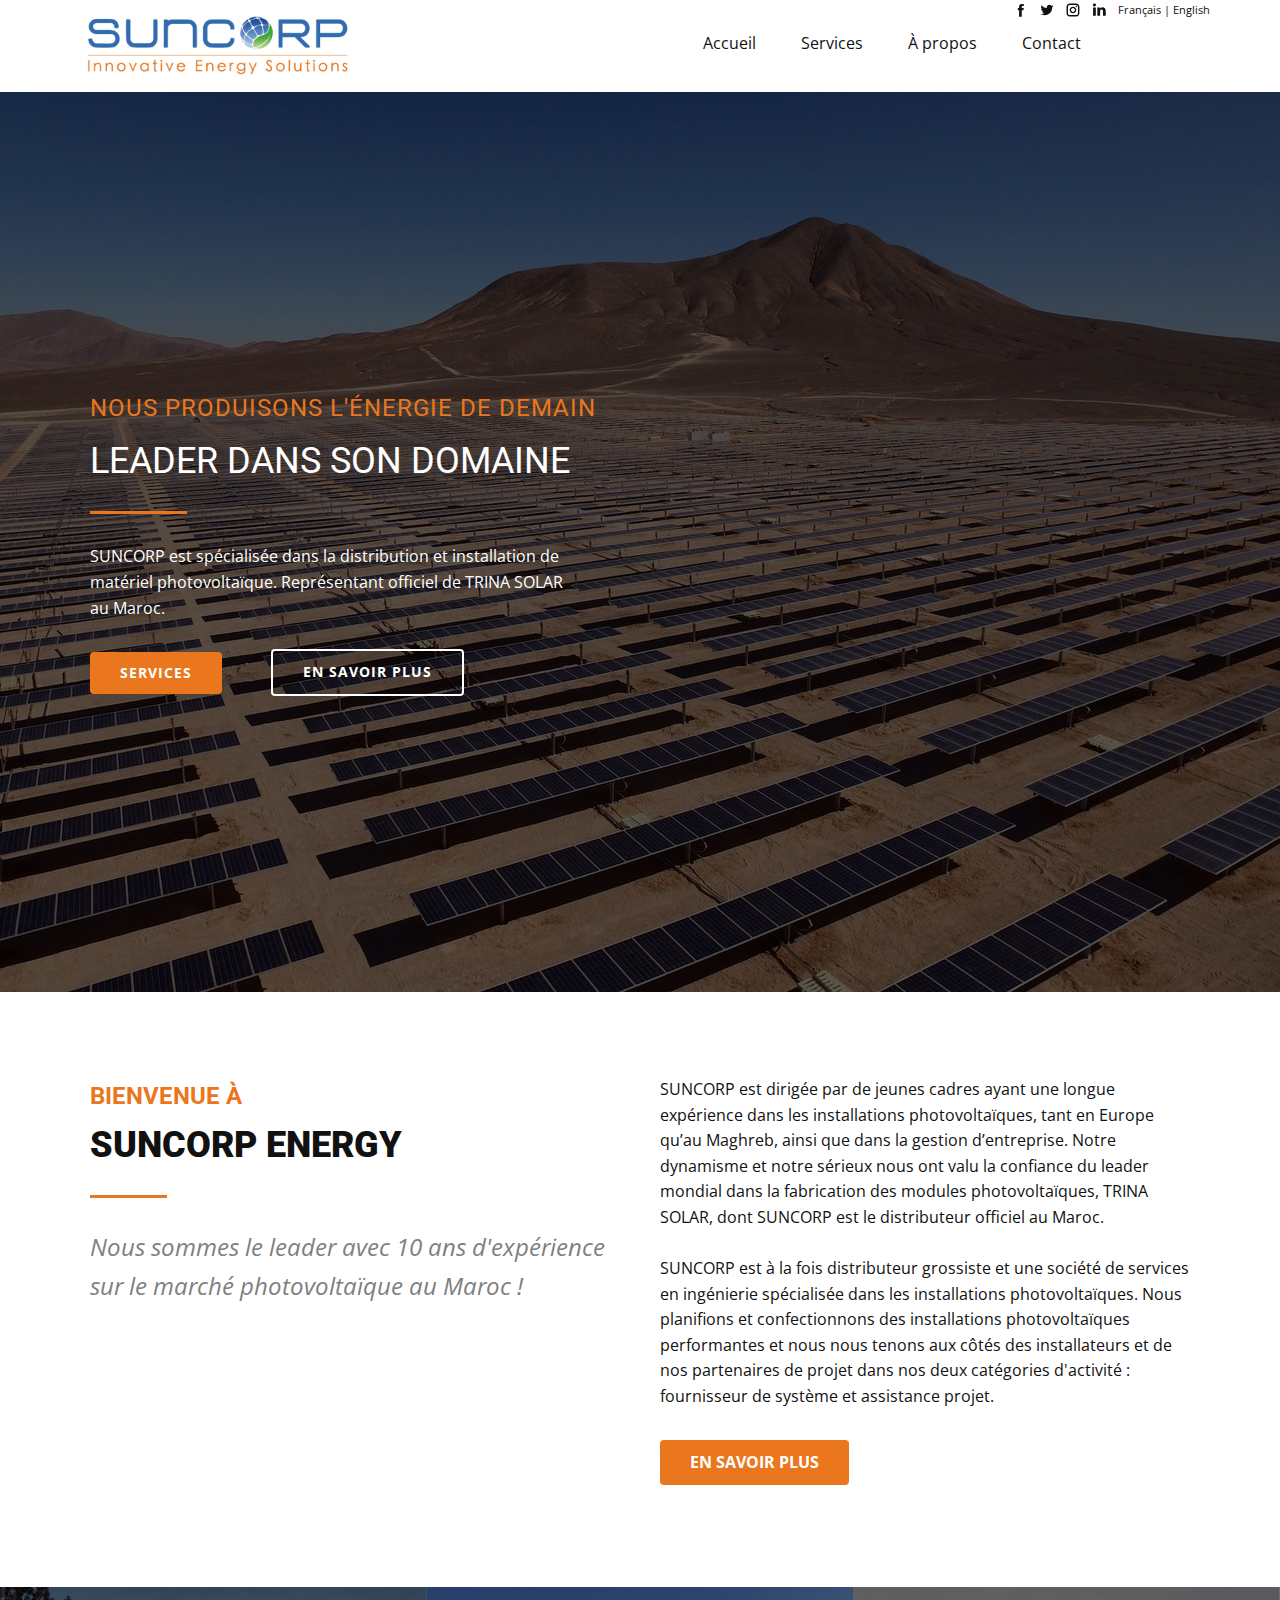
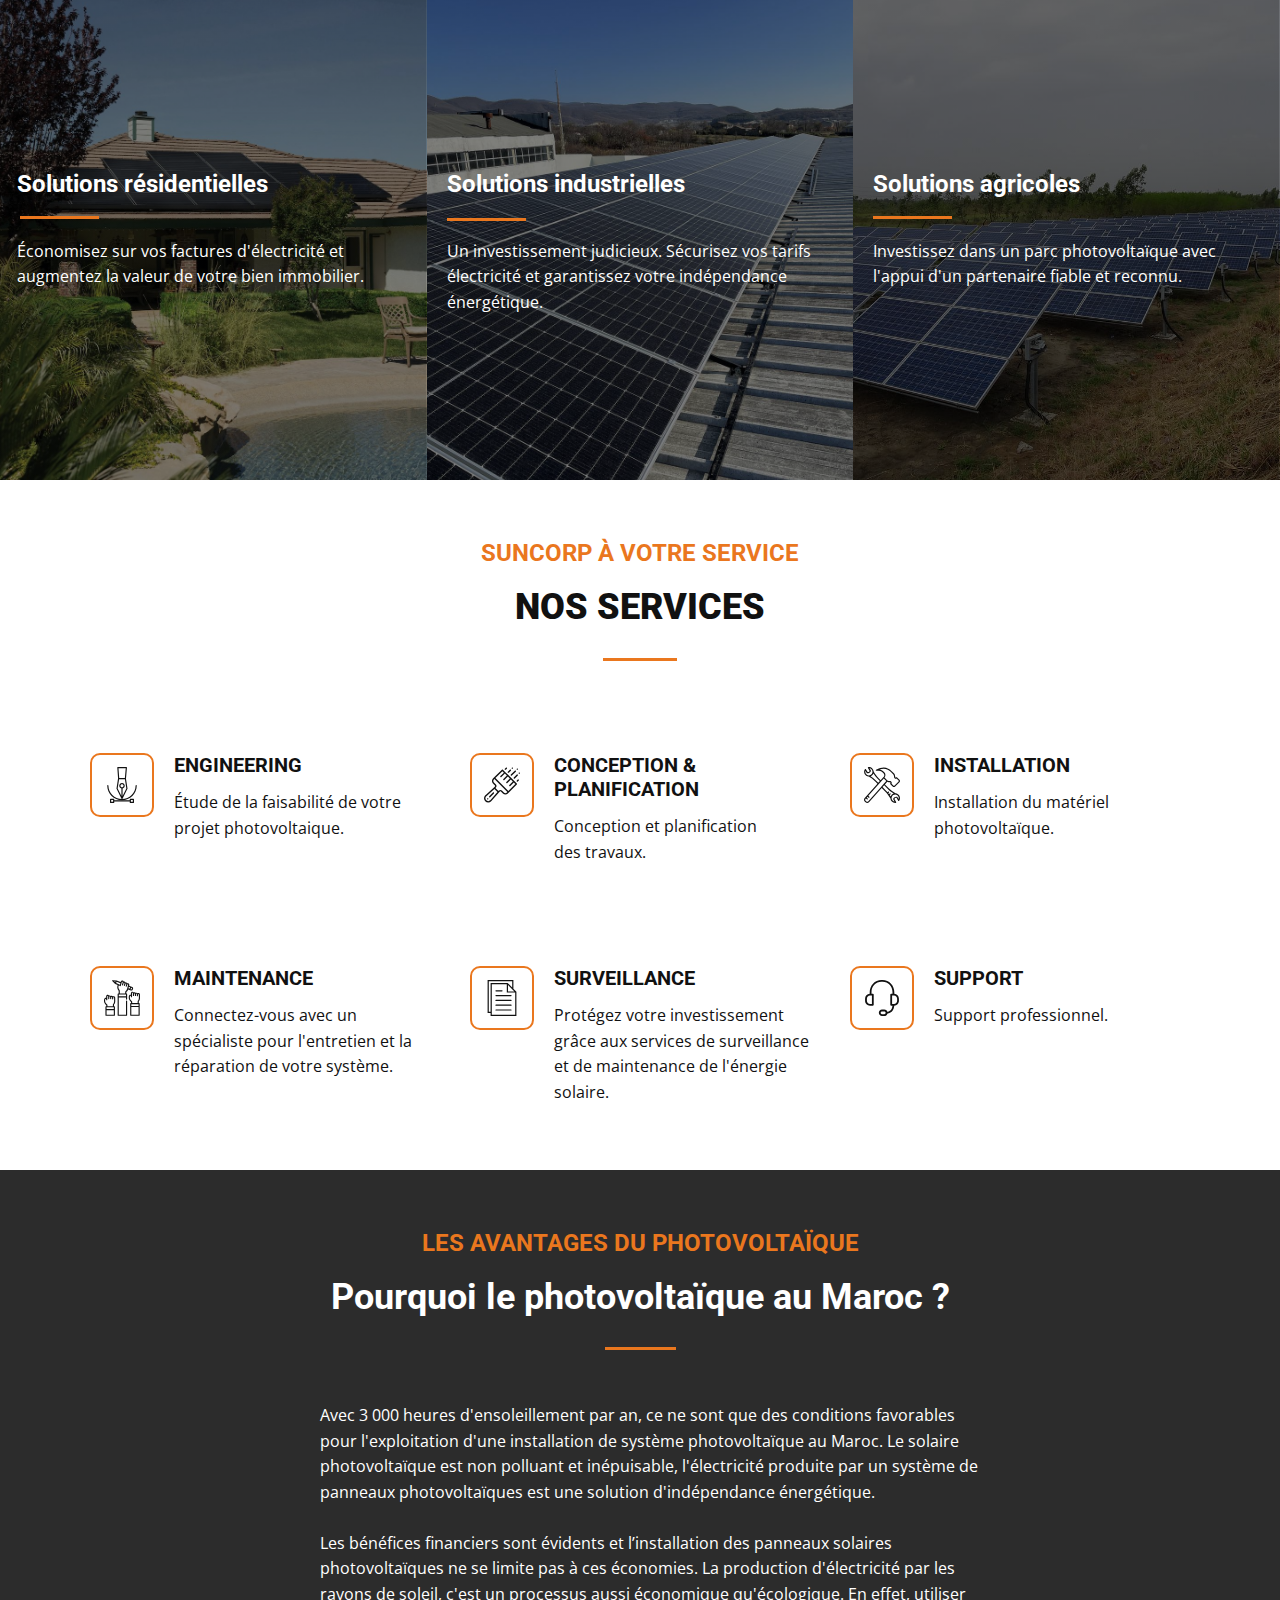
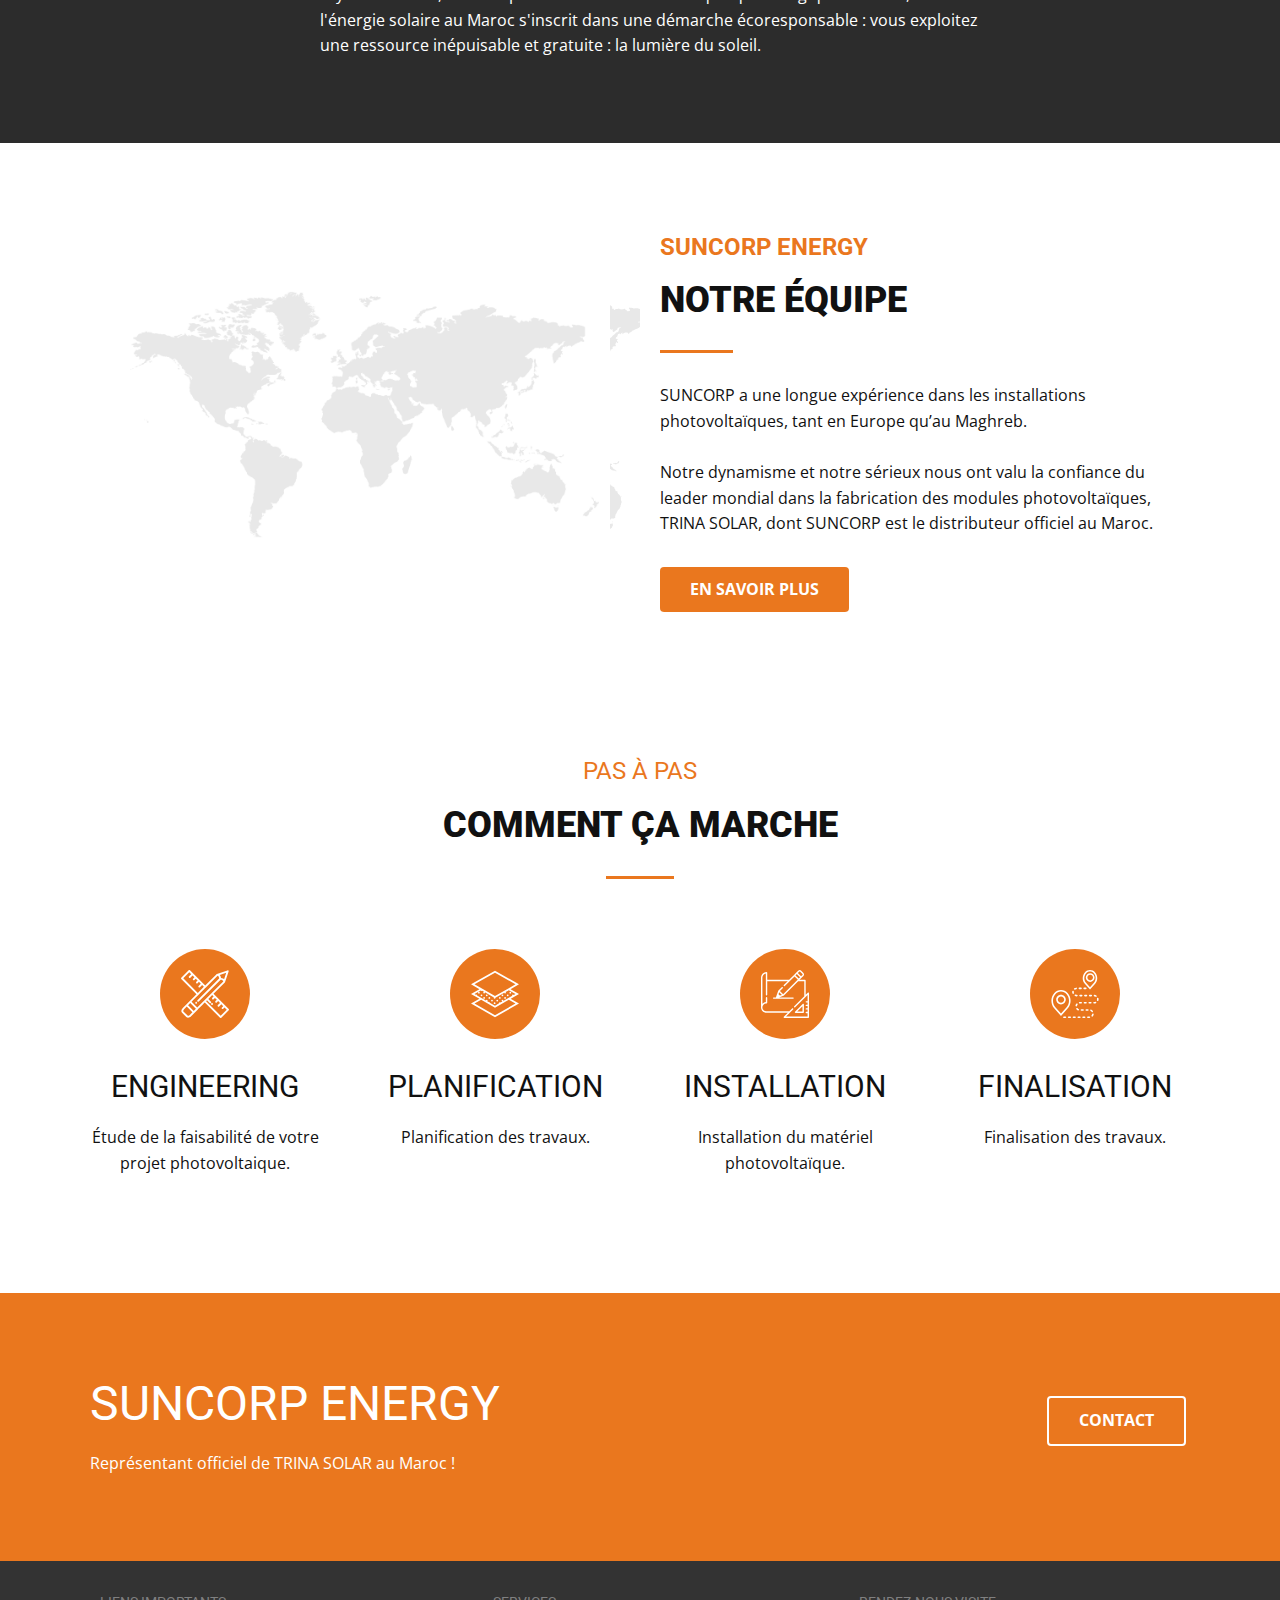
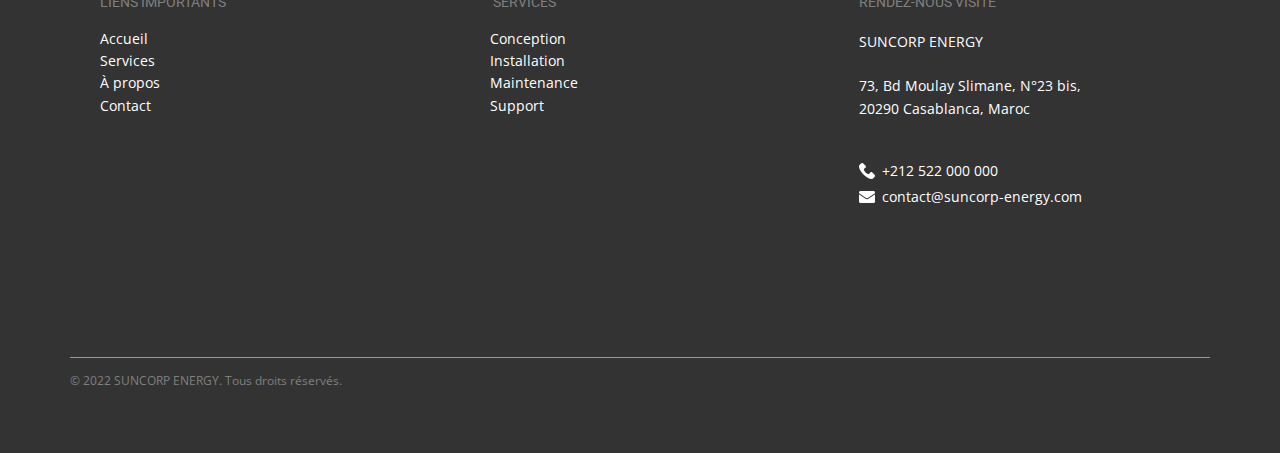
==== commit 0dc0ad1a: "Update footer" ====
--- a/index.html
+++ b/index.html
@@ -422,9 +422,9 @@
                     </div><!--/block-->
                   </div><!--/position-->
                   <div class="u-clearfix u-group-elements u-group-elements-1">
-                    <p class="u-text u-text-7"> +​212 522 000 000</p><span class="u-align-left u-file-icon u-icon u-text-white u-icon-1"><img src="images/3.png" alt=""></span>
-                  </div>
-                  <div class="u-clearfix u-group-elements u-group-elements-2"><span class="u-align-left u-file-icon u-icon u-text-white u-icon-2"><img src="images/4.png" alt=""></span>
+                    <p class="u-text u-text-7"> +​212 522 000 000</p><span class="u-align-left u-file-icon u-icon u-text-white u-icon-1"><img src="images/1.png" alt=""></span>
+                  </div>
+                  <div class="u-clearfix u-group-elements u-group-elements-2"><span class="u-align-left u-file-icon u-icon u-text-white u-icon-2"><img src="images/2.png" alt=""></span>
                     <p class="u-text u-text-8"> conta<span style="font-weight: 400;"></span>ct@suncorp-energy.com
                     </p>
                   </div>
@@ -434,7 +434,7 @@
           </div>
         </div>
         <div class="u-border-1 u-border-white u-expanded-width u-line u-line-horizontal u-opacity u-opacity-50 u-line-1"></div>
-        <p class="u-text u-text-default-lg u-text-default-md u-text-default-xl u-text-grey-50 u-text-9"> © 2022 SUNCORP ENERG​Y. All Rights Reserved.</p>
+        <p class="u-text u-text-default-lg u-text-default-md u-text-default-xl u-text-grey-50 u-text-9"> © 2022 SUNCORP ENERG​Y. ​Tous droits réservés.</p>
       </div></footer>
   </body>
 </html>--- a/nicepage.css
+++ b/nicepage.css
@@ -37473,7 +37473,7 @@
   .u-footer .u-text-9 {
     width: auto;
     margin-top: 4px;
-    margin-right: 276px;
+    margin-right: 254px;
     margin-bottom: 60px;
   }
 }
@@ -37508,7 +37508,7 @@
   }
 
   .u-footer .u-text-9 {
-    margin-right: 76px;
+    margin-right: 54px;
     margin-bottom: 50px;
   }
 }
--- a/index.css
+++ b/index.css
@@ -1640,7 +1640,7 @@
 
 .u-section-6 .u-layout-cell-1 {
   min-height: 475px;
-  background-image: url("images/be60b4bef50944a54eb655fa128f19f5-8.png");
+  background-image: url("images/be60b4bef50944a54eb655fa128f19f5-9.png");
 }
 
 .u-section-6 .u-container-layout-1 {
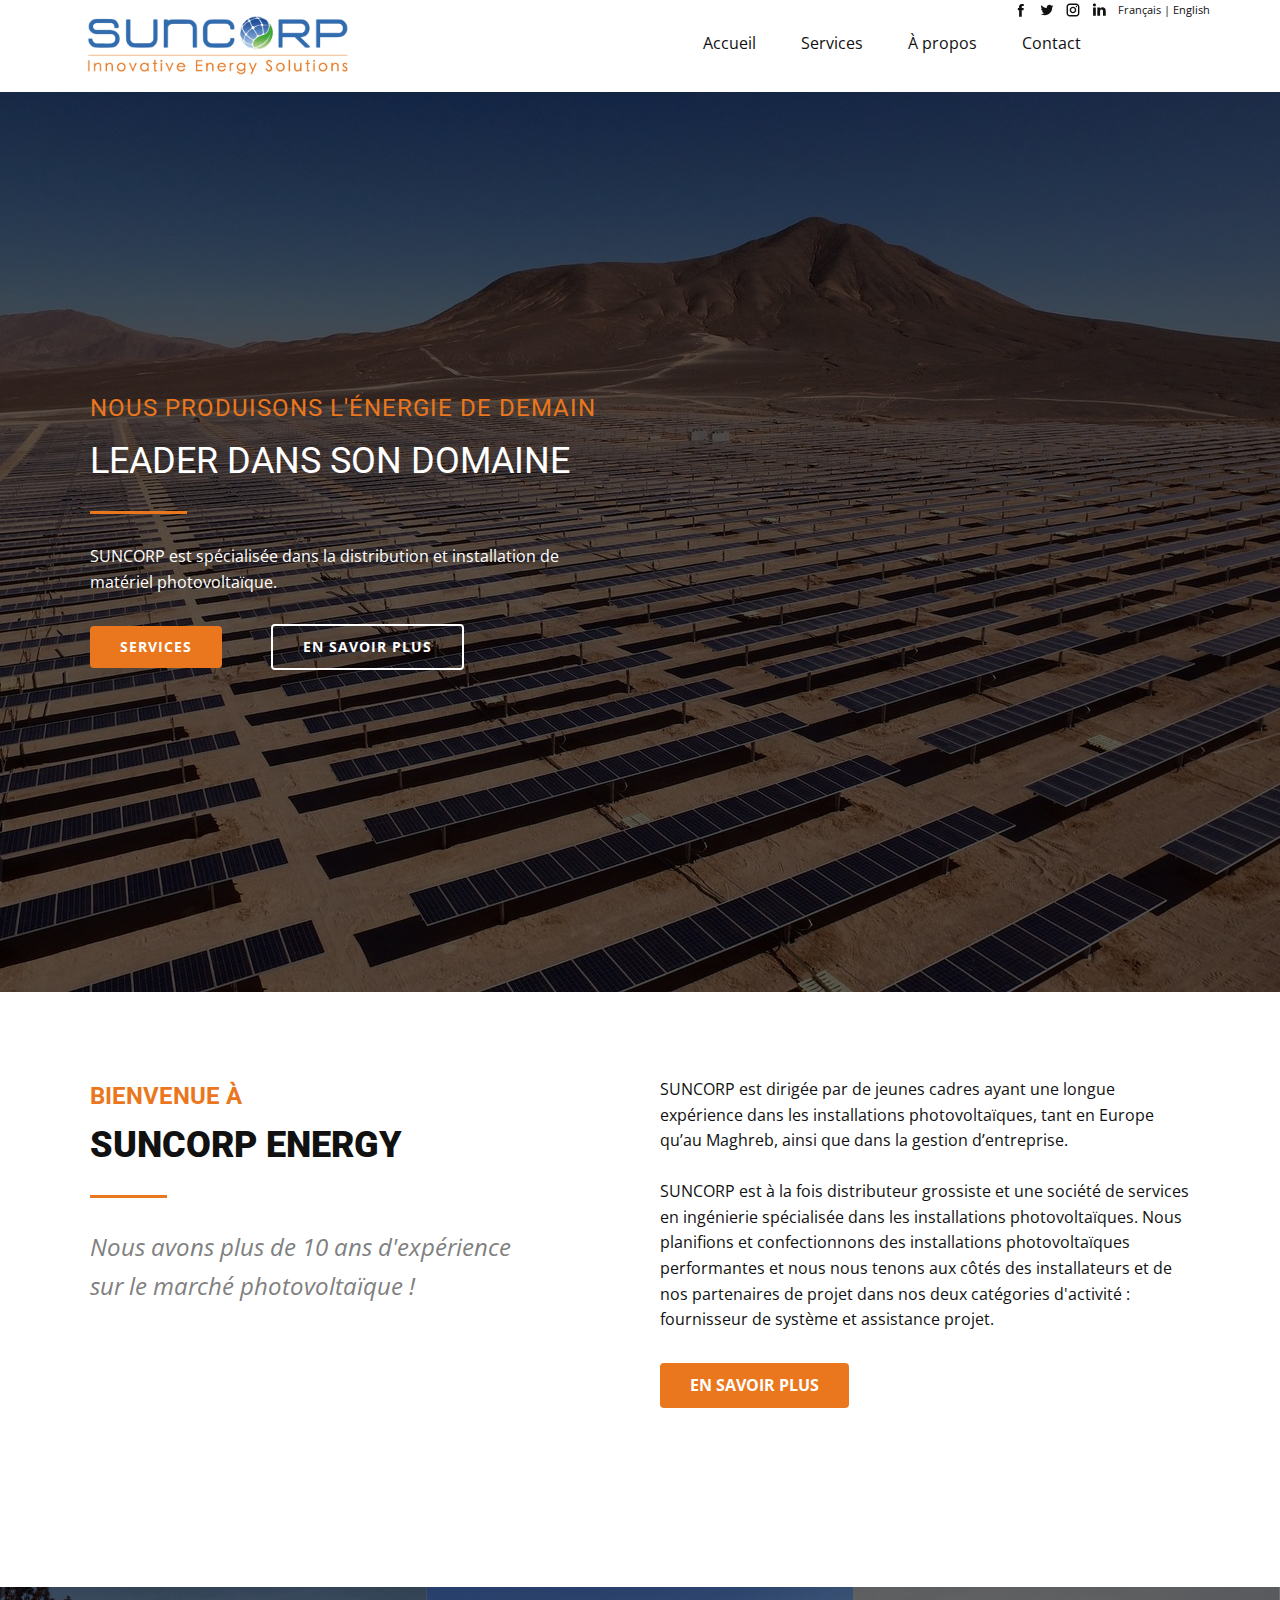
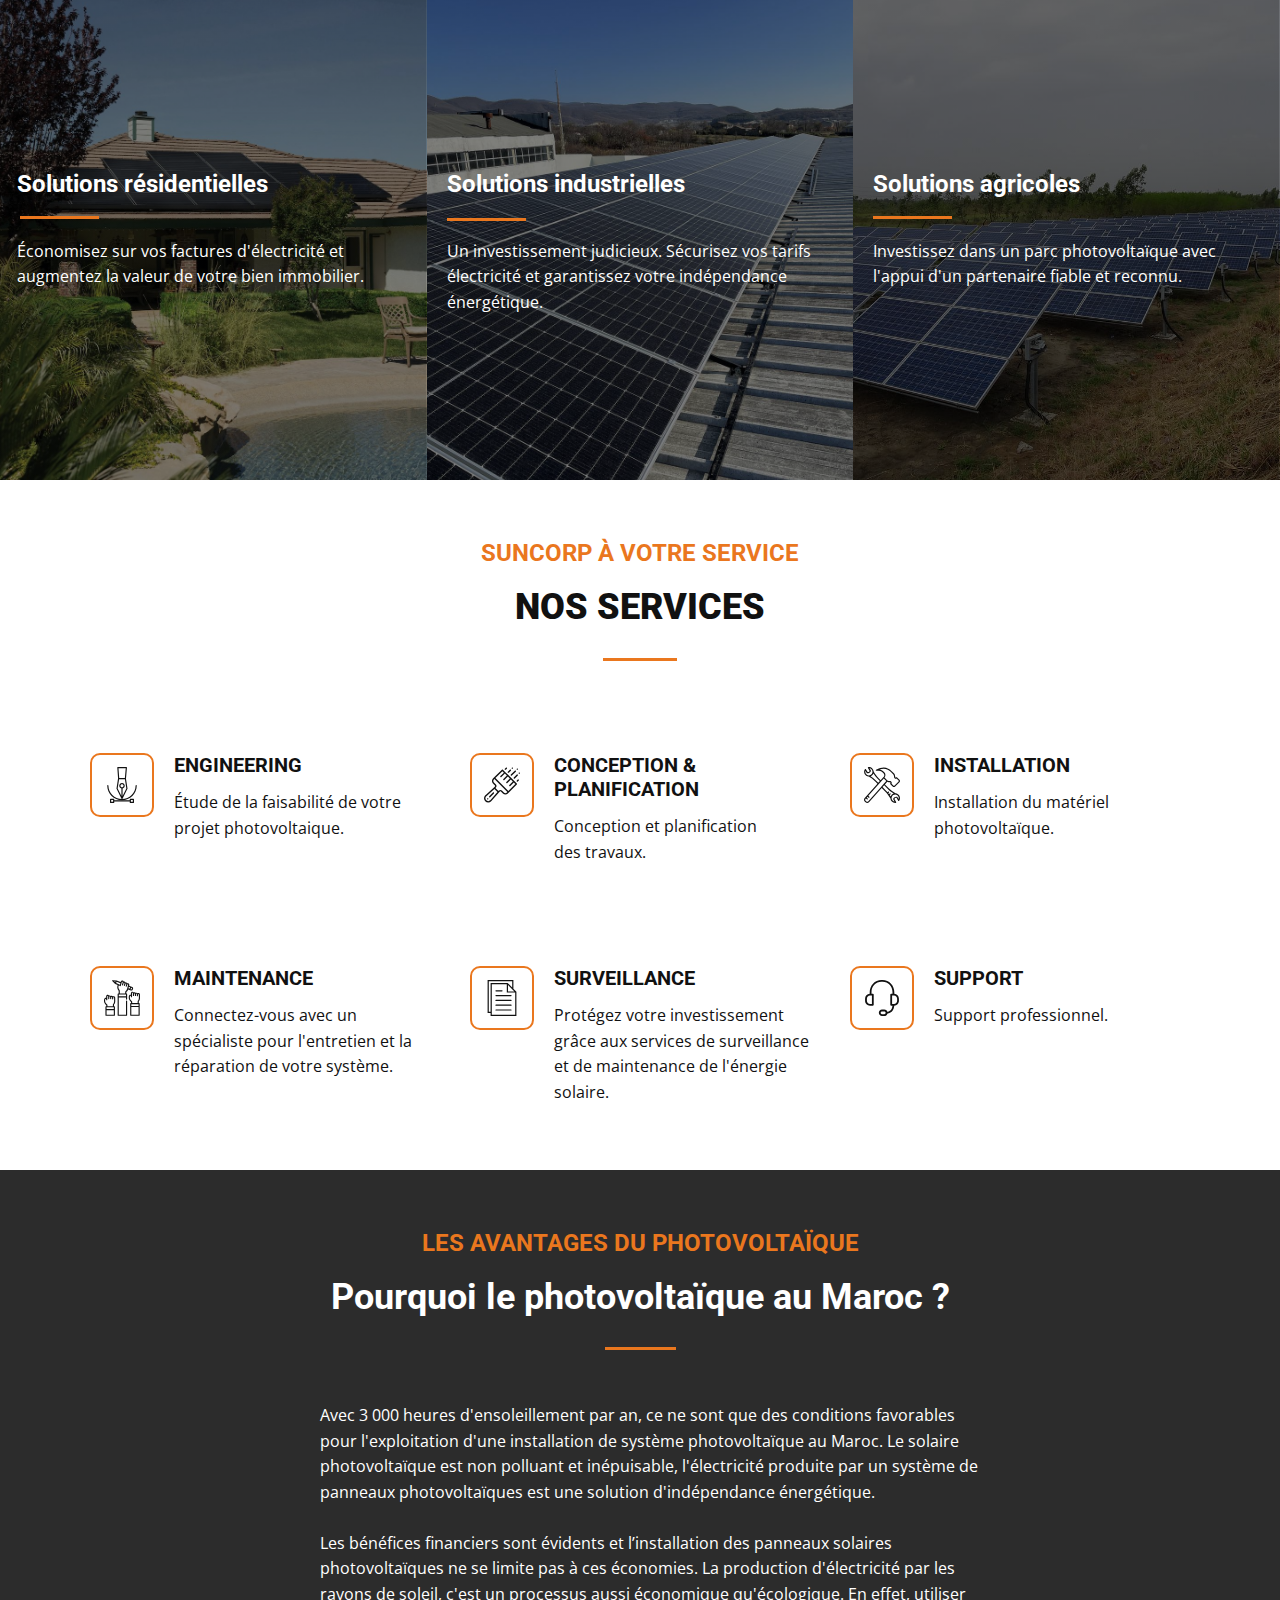
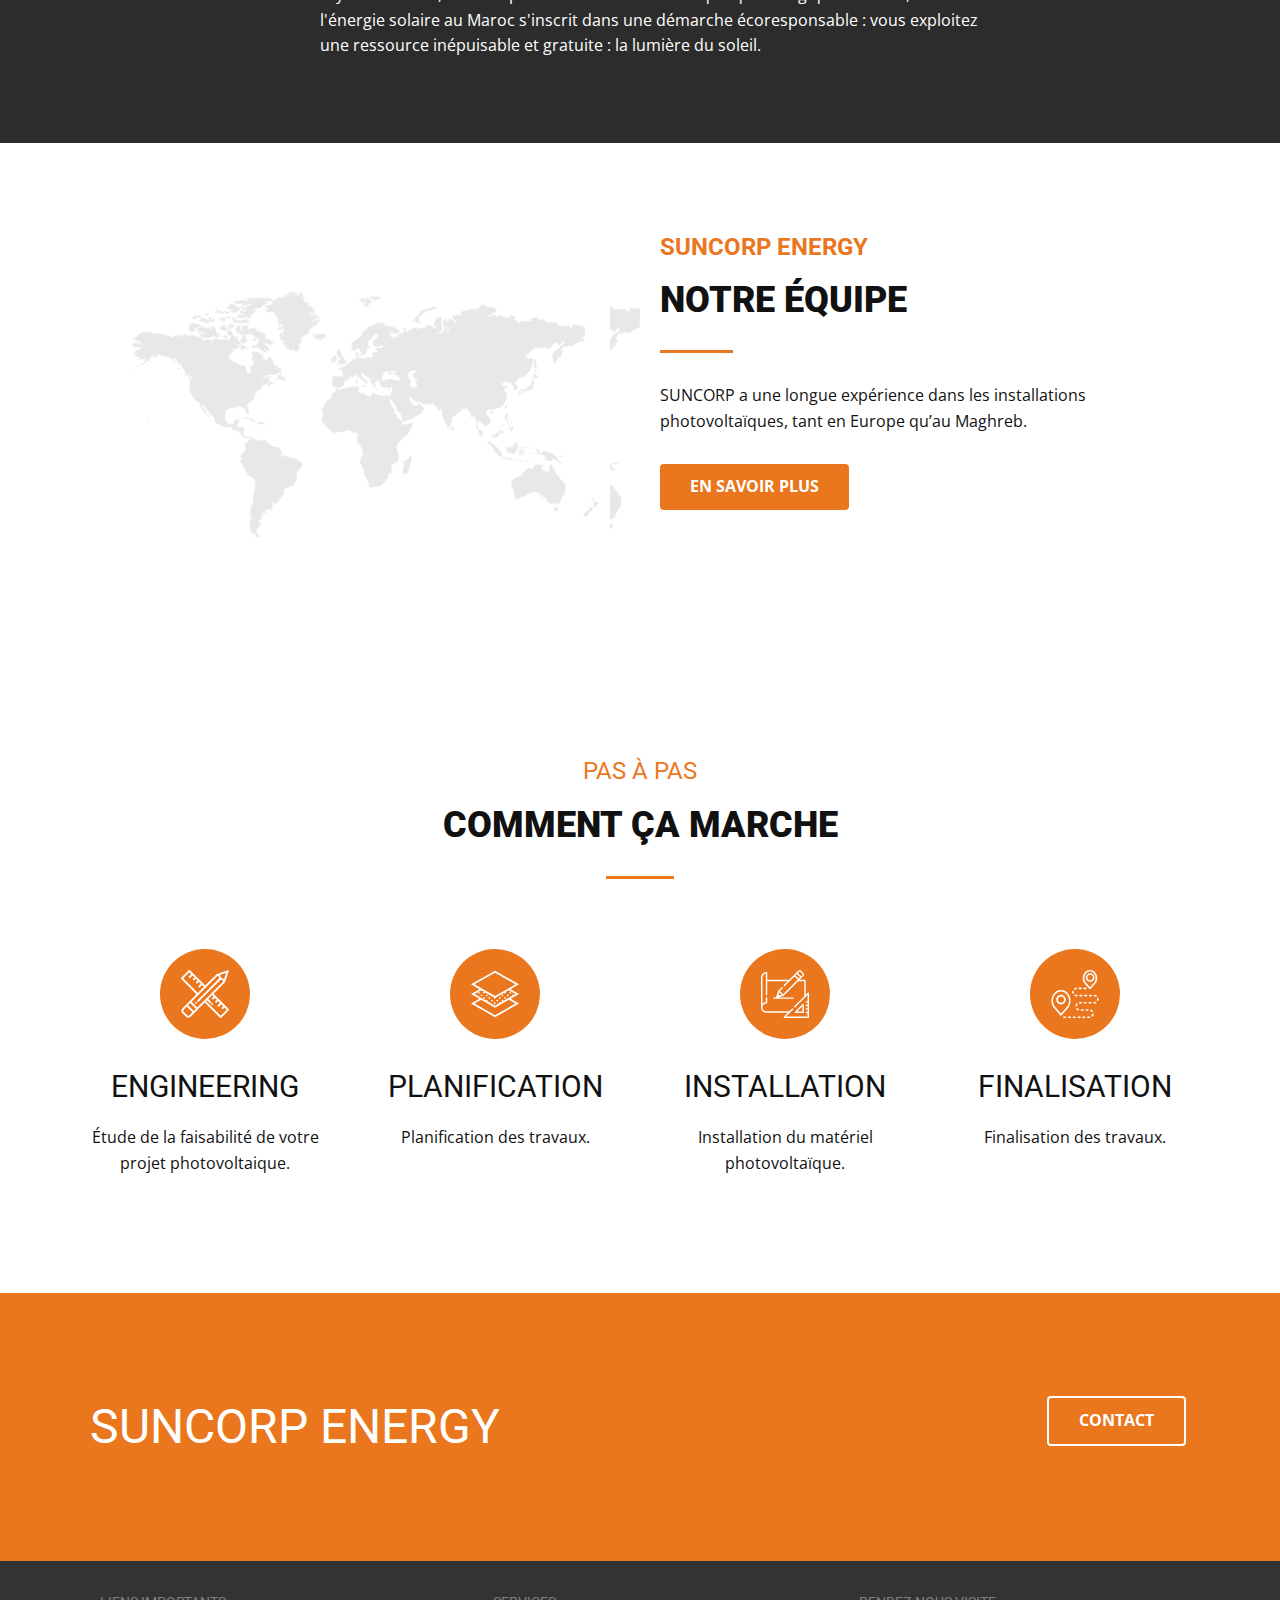
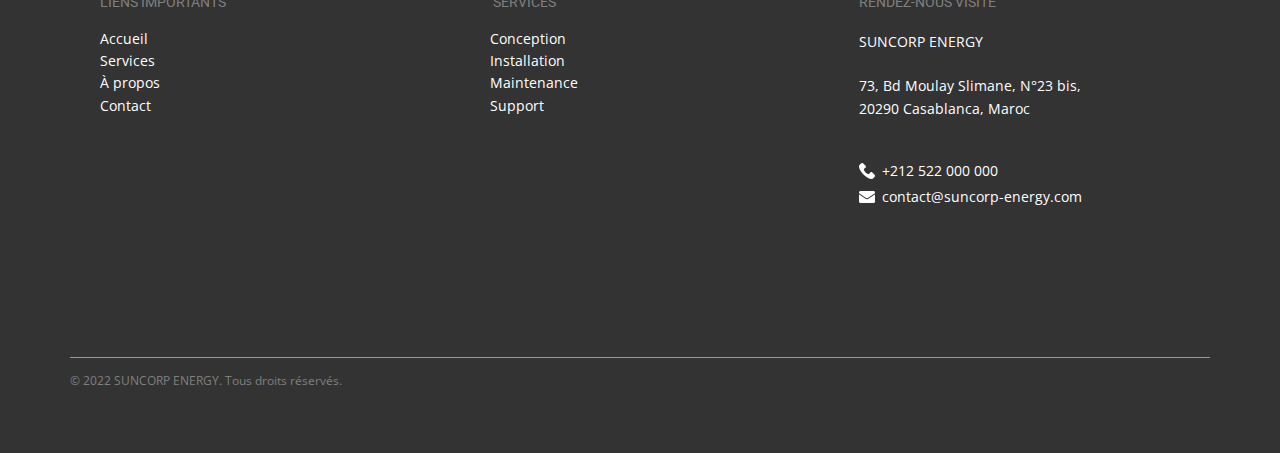
==== commit bba47e26: "Update website" ====
--- a/index.html
+++ b/index.html
@@ -91,7 +91,7 @@
             <h2 class="u-heading-font u-text u-text-palette-1-base u-text-1"> Nous produisons l'énergie de demain</h2>
             <h1 class="u-heading-font u-text u-text-2"> Leader dans son domaine</h1>
             <div class="u-border-3 u-border-palette-1-base u-line u-line-horizontal u-line-1"></div>
-            <p class="u-text u-text-font u-text-3"> SUNCORP est spécialisée dans la distribution et installation de matériel photovoltaïque. Représentant officiel de TRINA SOLAR ​au Maroc.</p>
+            <p class="u-text u-text-font u-text-3"> SUNCORP est spécialisée dans la distribution et installation de matériel photovoltaïque.</p>
             <a href="about.html" data-page-id="1779119305" class="u-border-2 u-border-white u-btn u-btn-round u-button-style u-custom u-radius-4 u-btn-1">En savoir plus</a>
             <a href="index.html#sec-e8bd" data-page-id="67477769" class="u-border-none u-btn u-btn-round u-button-style u-custom u-palette-1-base u-radius-4 u-text-white u-btn-2">Services</a>
           </div>
@@ -108,13 +108,13 @@
                   <h3 class="u-heading-font u-text u-text-palette-1-base u-text-1"> BIENVENUE À</h3>
                   <h2 class="u-heading-font u-text u-text-2">SUNCORP ENERGY</h2>
                   <div class="u-border-3 u-border-palette-1-base u-line u-line-horizontal u-line-1"></div>
-                  <p class="u-text u-text-font u-text-grey-50 u-text-3"> Nous sommes le leader avec 10 ans d'expérience <br>sur le marché photovoltaïque au Maroc !
+                  <p class="u-text u-text-font u-text-grey-50 u-text-3"> Nous avons plus de 10 ans d'expérience <br>sur le marché photovoltaïque !
                   </p>
                 </div>
               </div>
               <div class="u-container-style u-layout-cell u-right-cell u-similar-fill u-size-30 u-layout-cell-2">
                 <div class="u-container-layout">
-                  <p class="u-text u-text-font u-text-4"> SUNCORP est dirigée par de jeunes cadres ayant une longue expérience dans les installations photovoltaïques, tant en Europe qu’au Maghreb, ainsi que&nbsp;dans la gestion d’entreprise. Notre dynamisme et notre sérieux nous ont valu la confiance du leader mondial dans la fabrication des modules photovoltaïques, TRINA SOLAR, dont SUNCORP est le distributeur officiel au Maroc.<br>
+                  <p class="u-text u-text-font u-text-4"> SUNCORP est dirigée par de jeunes cadres ayant une longue expérience dans les installations photovoltaïques, tant en Europe qu’au Maghreb, ainsi que&nbsp;dans la gestion d’entreprise.&nbsp;<br>
                     <br>SUNCORP est à la fois distributeur grossiste et une société de services en ingénierie spécialisée dans les installations photovoltaïques. Nous planifions et confectionnons des installations photovoltaïques performantes et nous nous tenons aux côtés des installateurs et de nos partenaires de projet dans nos deux catégories d'activité : fournisseur de système et assistance projet.
                   </p>
                   <a href="about.html" data-page-id="1779119305" class="u-btn u-btn-round u-button-style u-custom u-palette-1-base u-radius-4 u-text-white u-btn-1">En savoir plus</a>
@@ -280,7 +280,6 @@
                   <h2 class="u-heading-font u-text u-text-2"> Notre ÉQUIPE</h2>
                   <div class="u-border-3 u-border-palette-1-base u-line u-line-horizontal u-line-1"></div>
                   <p class="u-text u-text-font u-text-3">SUNCORP a u​ne longue expérience dans les installations photovoltaïques, tant en Europe qu’au Maghreb.&nbsp;<br>
-                    <br>Notre dynamisme et notre sérieux nous ont valu la confiance du leader mondial dans la fabrication des modules photovoltaïques, TRINA SOLAR, dont SUNCORP est le distributeur officiel au Maroc.
                   </p>
                   <a href="about.html" data-page-id="1779119305" class="u-btn u-btn-round u-button-style u-custom u-palette-1-base u-radius-4 u-text-white u-btn-1">En savoir plus</a>
                 </div>
@@ -351,7 +350,6 @@
               <div class="u-container-style u-layout-cell u-left-cell u-size-34 u-layout-cell-1">
                 <div class="u-container-layout u-valign-middle">
                   <h2 class="u-heading-font u-text u-text-white u-text-1">SUNCORP ENERGY</h2>
-                  <p class="u-text u-text-font u-text-white u-text-2"> Représentant officiel de TRINA SOLAR&nbsp;au Maroc !</p>
                 </div>
               </div>
               <div class="u-align-left-sm u-align-right-lg u-align-right-md u-align-right-xl u-align-right-xs u-container-style u-layout-cell u-right-cell u-similar-fill u-size-26 u-layout-cell-2">
@@ -422,9 +420,9 @@
                     </div><!--/block-->
                   </div><!--/position-->
                   <div class="u-clearfix u-group-elements u-group-elements-1">
-                    <p class="u-text u-text-7"> +​212 522 000 000</p><span class="u-align-left u-file-icon u-icon u-text-white u-icon-1"><img src="images/1.png" alt=""></span>
-                  </div>
-                  <div class="u-clearfix u-group-elements u-group-elements-2"><span class="u-align-left u-file-icon u-icon u-text-white u-icon-2"><img src="images/2.png" alt=""></span>
+                    <p class="u-text u-text-7"> +​212 522 000 000</p><span class="u-align-left u-file-icon u-icon u-text-white u-icon-1"><img src="images/4.png" alt=""></span>
+                  </div>
+                  <div class="u-clearfix u-group-elements u-group-elements-2"><span class="u-align-left u-file-icon u-icon u-text-white u-icon-2"><img src="images/5.png" alt=""></span>
                     <p class="u-text u-text-8"> conta<span style="font-weight: 400;"></span>ct@suncorp-energy.com
                     </p>
                   </div>
--- a/index.css
+++ b/index.css
@@ -1411,28 +1411,38 @@
   }
 
   .u-section-4 .u-icon-2 {
-    margin-top: -46px;
+    margin-top: -51px;
+    margin-left: 6px;
   }
 
   .u-section-4 .u-text-6 {
-    margin-top: -3px;
+    margin-top: 2px;
     margin-right: 13px;
     margin-left: 90px;
   }
 
+  .u-section-4 .u-layout-cell-3 {
+    min-height: 102px;
+  }
+
   .u-section-4 .u-text-7 {
     margin-right: 13px;
     margin-left: 90px;
   }
 
+  .u-section-4 .u-icon-3 {
+    margin-top: -25px;
+    margin-left: 6px;
+  }
+
   .u-section-4 .u-text-8 {
-    margin-top: -25px;
+    margin-top: -24px;
     margin-right: 13px;
     margin-left: 90px;
   }
 
   .u-section-4 .u-layout-cell-4 {
-    min-height: 161px;
+    min-height: 150px;
   }
 
   .u-section-4 .u-icon-4 {
@@ -1451,7 +1461,7 @@
   }
 
   .u-section-4 .u-layout-cell-5 {
-    min-height: 184px;
+    min-height: 192px;
   }
 
   .u-section-4 .u-icon-5 {
@@ -1640,7 +1650,7 @@
 
 .u-section-6 .u-layout-cell-1 {
   min-height: 475px;
-  background-image: url("images/be60b4bef50944a54eb655fa128f19f5-9.png");
+  background-image: url("images/be60b4bef50944a54eb655fa128f19f5-10.png");
 }
 
 .u-section-6 .u-container-layout-1 {
@@ -2306,11 +2316,7 @@
 
 .u-section-8 .u-text-1 {
   font-size: 3rem;
-  margin: 20px 20px 0;
-}
-
-.u-section-8 .u-text-2 {
-  margin: 20px;
+  margin: 0 20px;
 }
 
 .u-section-8 .u-layout-cell-2 {
@@ -2338,12 +2344,7 @@
 
   .u-section-8 .u-text-1 {
     position: relative;
-    margin-left: 16px;
-    margin-right: 16px;
-  }
-
-  .u-section-8 .u-text-2 {
-    position: relative;
+    margin-top: 20px;
     margin-left: 16px;
     margin-right: 16px;
   }
@@ -2357,11 +2358,6 @@
 @media (max-width: 991px) {
   .u-section-8 .u-text-1 {
     font-size: 2.625rem;
-    margin-left: 13px;
-    margin-right: 13px;
-  }
-
-  .u-section-8 .u-text-2 {
     margin-left: 13px;
     margin-right: 13px;
   }
@@ -2388,11 +2384,8 @@
   }
 
   .u-section-8 .u-text-1 {
-    margin-left: 9px;
-    margin-right: 9px;
-  }
-
-  .u-section-8 .u-text-2 {
+    width: auto;
+    margin-top: 0;
     margin-left: 9px;
     margin-right: 9px;
   }
@@ -2433,11 +2426,6 @@
     margin-right: 6px;
   }
 
-  .u-section-8 .u-text-2 {
-    margin-left: 6px;
-    margin-right: 6px;
-  }
-
   .u-section-8 .u-layout-cell-2 {
     min-height: 118px;
   }
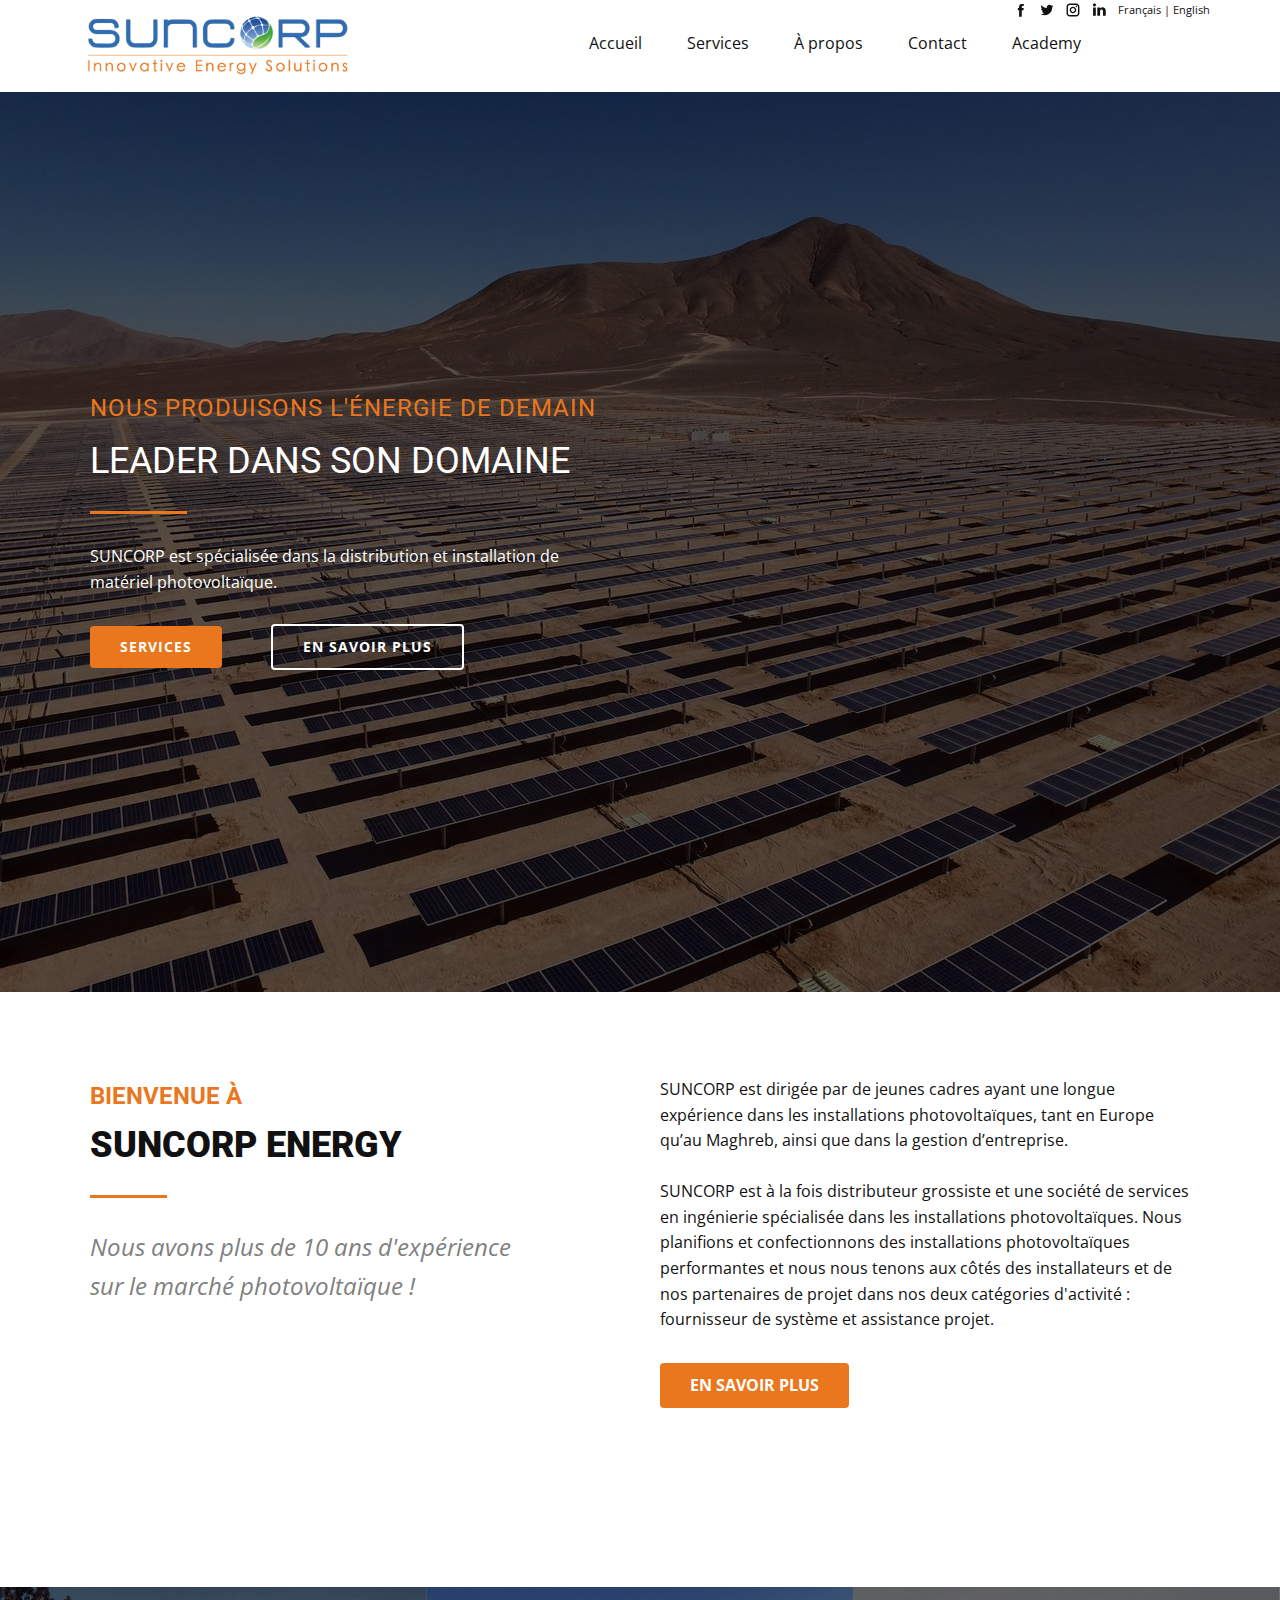
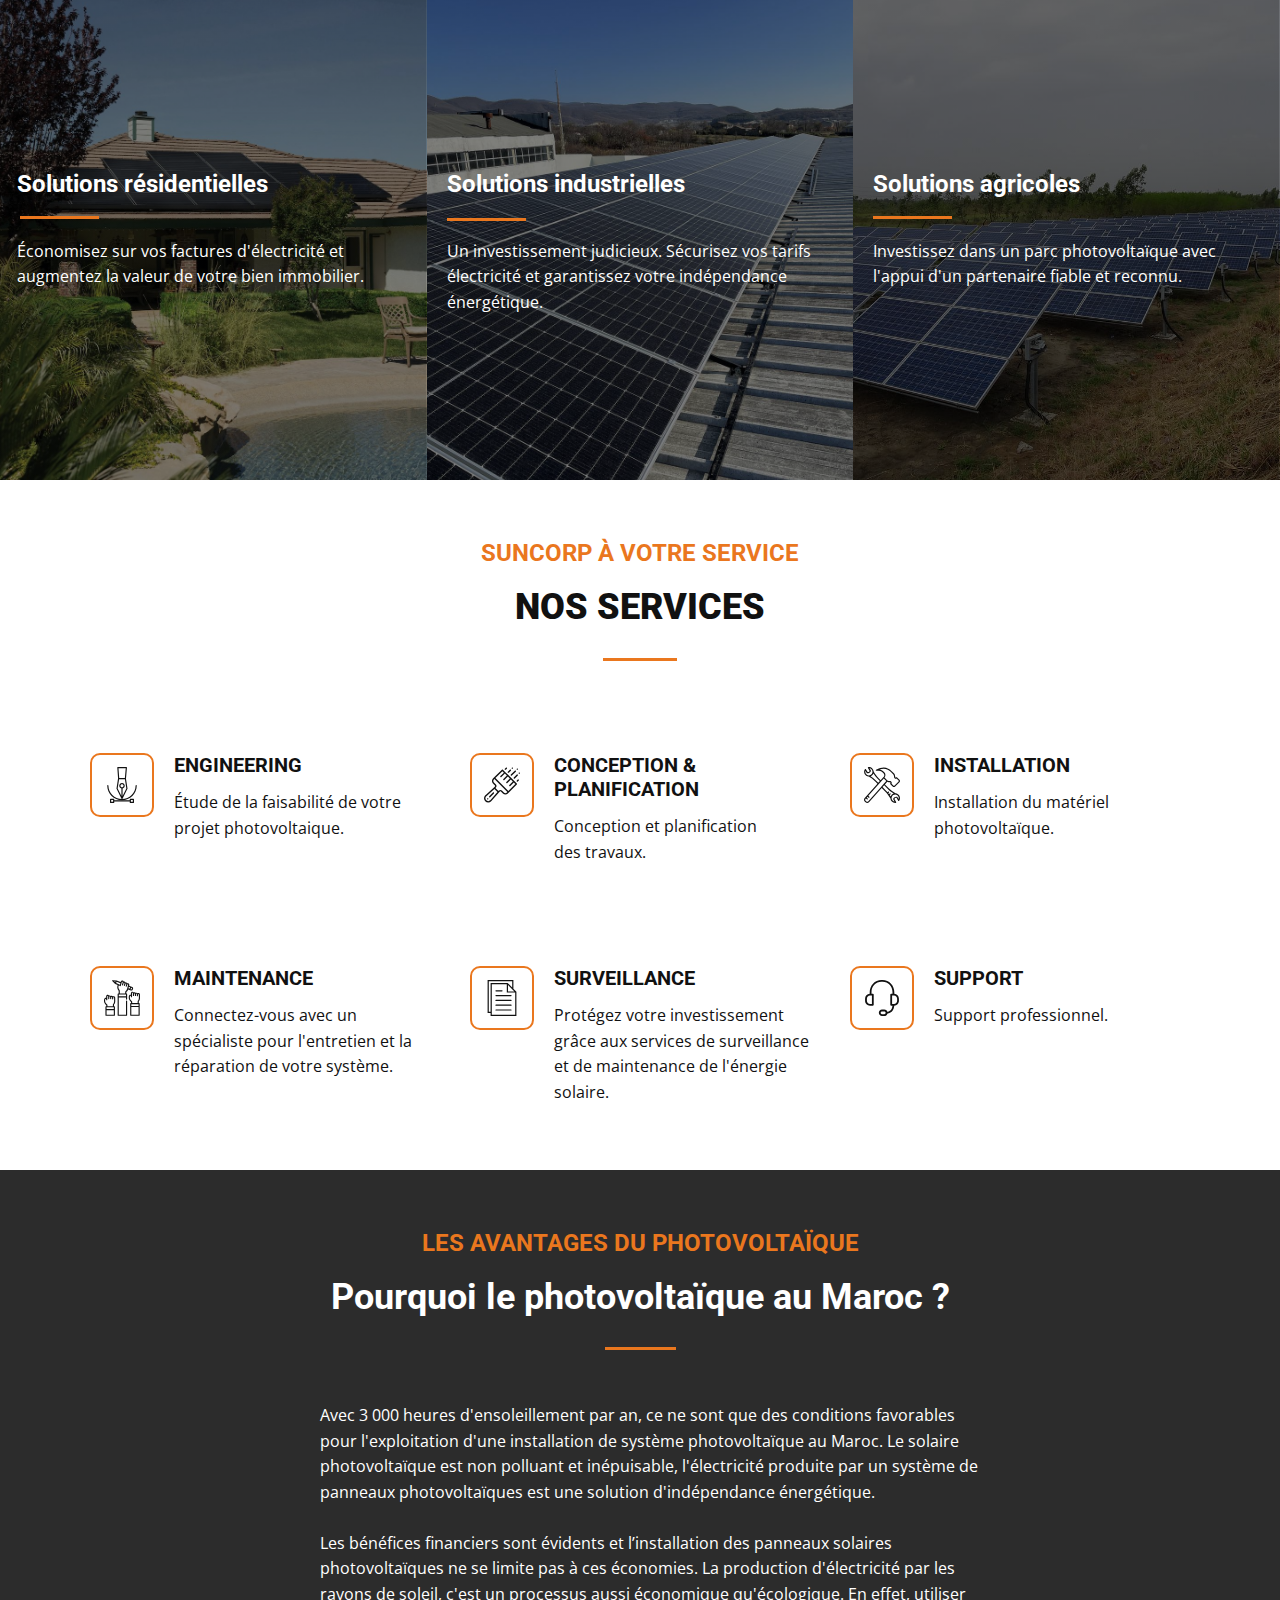
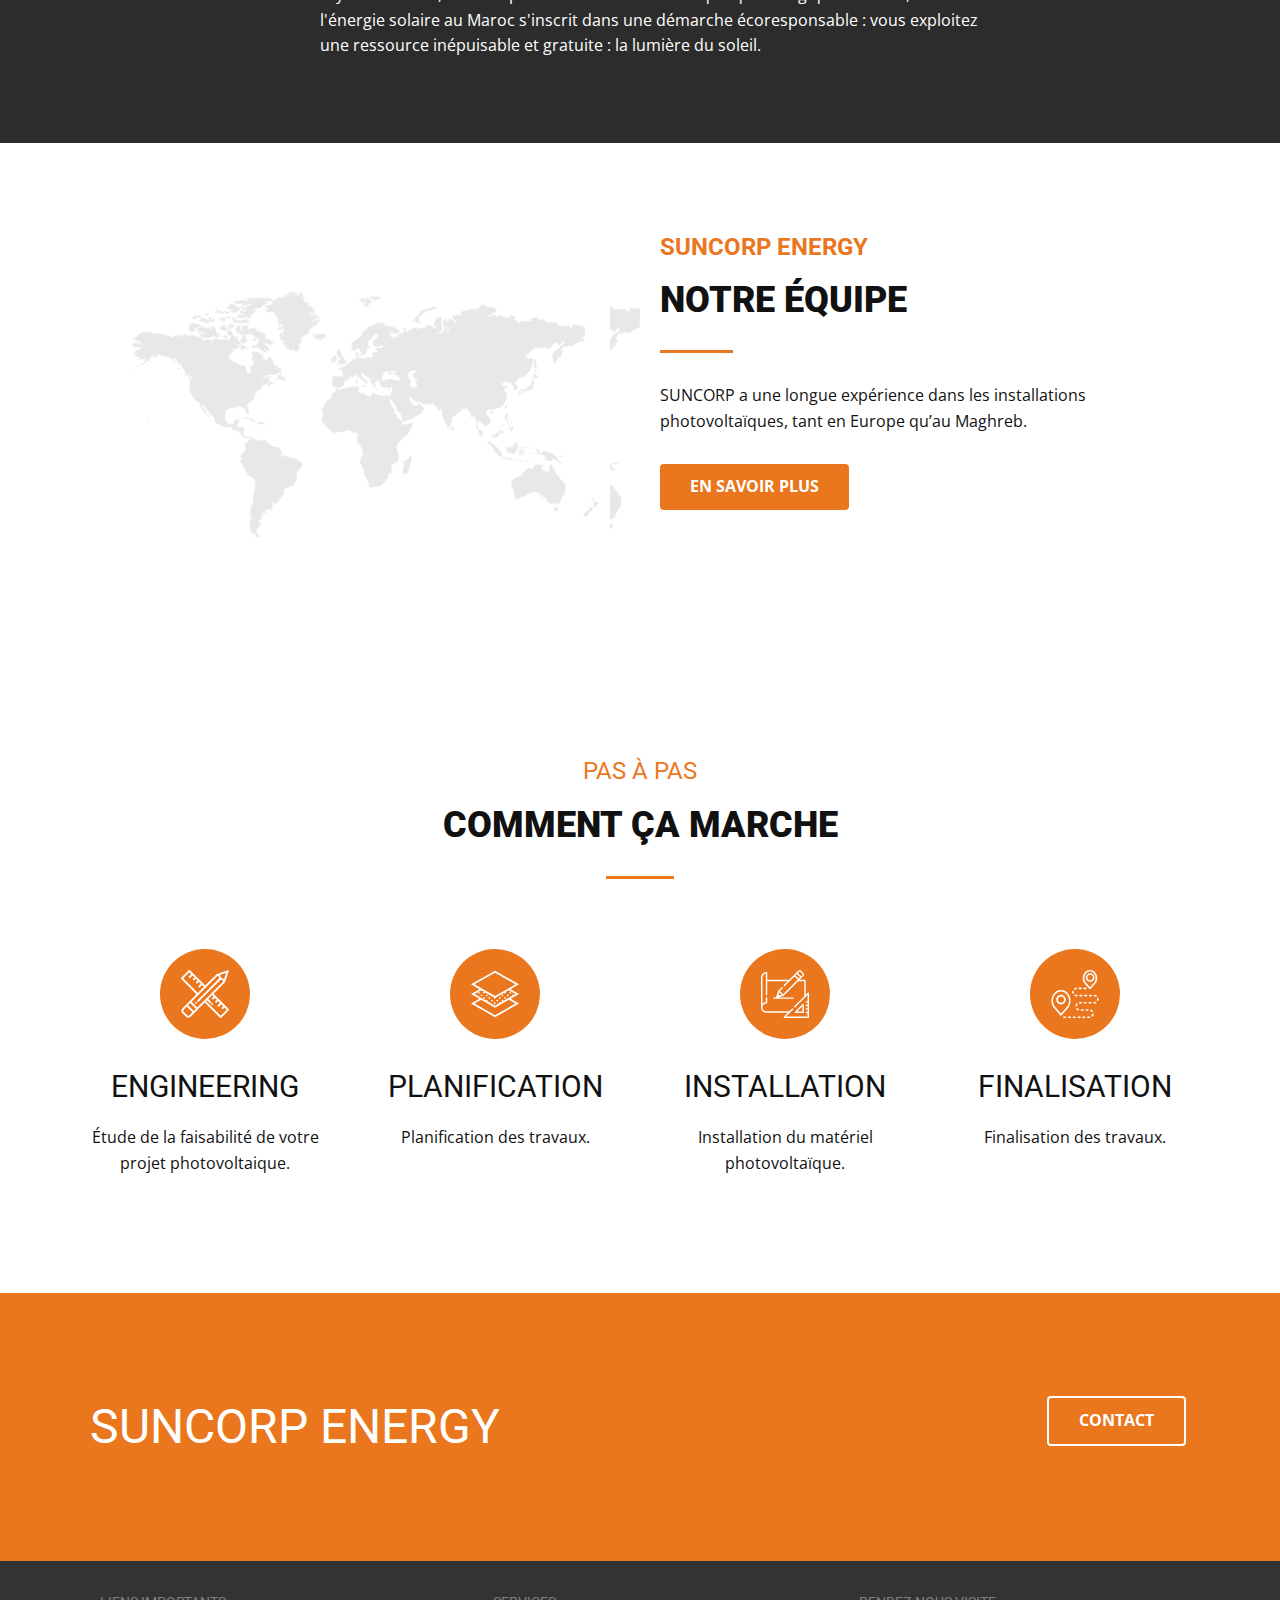
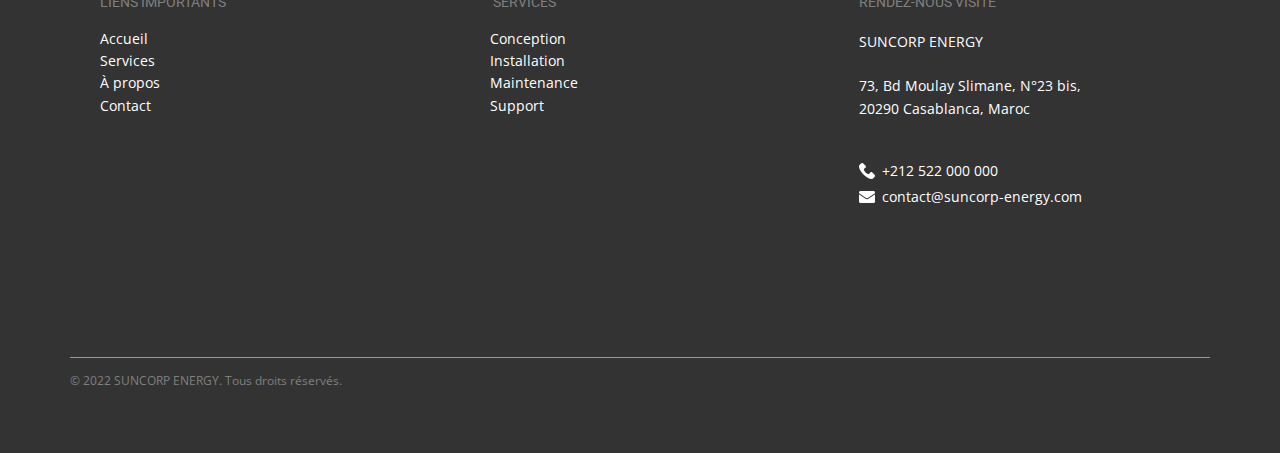
==== commit d973000e: "Update website" ====
--- a/index.html
+++ b/index.html
@@ -65,6 +65,7 @@
 </li><li class="u-nav-item"><a class="u-button-style u-nav-link" href="index.html#sec-e8bd" data-page-id="67477769" style="padding: 10px 15px;">Services</a>
 </li><li class="u-nav-item"><a class="u-button-style u-nav-link" href="about.html" style="padding: 10px 15px;">À propos</a>
 </li><li class="u-nav-item"><a class="u-button-style u-nav-link" href="contact.html" style="padding: 10px 15px;">Contact</a>
+</li><li class="u-nav-item"><a class="u-button-style u-nav-link" href="/" style="padding: 10px 15px;">Academy</a>
 </li></ul>
           </div>
           <div class="u-custom-menu u-nav-container-collapse">
@@ -75,6 +76,7 @@
 </li><li class="u-nav-item"><a class="u-button-style u-nav-link" href="index.html#sec-e8bd" data-page-id="67477769">Services</a>
 </li><li class="u-nav-item"><a class="u-button-style u-nav-link" href="about.html">À propos</a>
 </li><li class="u-nav-item"><a class="u-button-style u-nav-link" href="contact.html">Contact</a>
+</li><li class="u-nav-item"><a class="u-button-style u-nav-link" href="/">Academy</a>
 </li></ul>
               </div>
             </div>
--- a/nicepage.css
+++ b/nicepage.css
@@ -37121,7 +37121,6 @@
 
 .u-header .u-nav-1 {
   font-size: 1rem;
-  letter-spacing: normal;
 }
 
 .u-header .u-nav-2 {
@@ -37131,6 +37130,10 @@
 @media (max-width: 1199px) {
   .u-header .u-image-1 {
     width: 296px;
+  }
+
+  .u-header .u-nav-1 {
+    letter-spacing: normal;
   }
 }
 @media (max-width: 991px) {
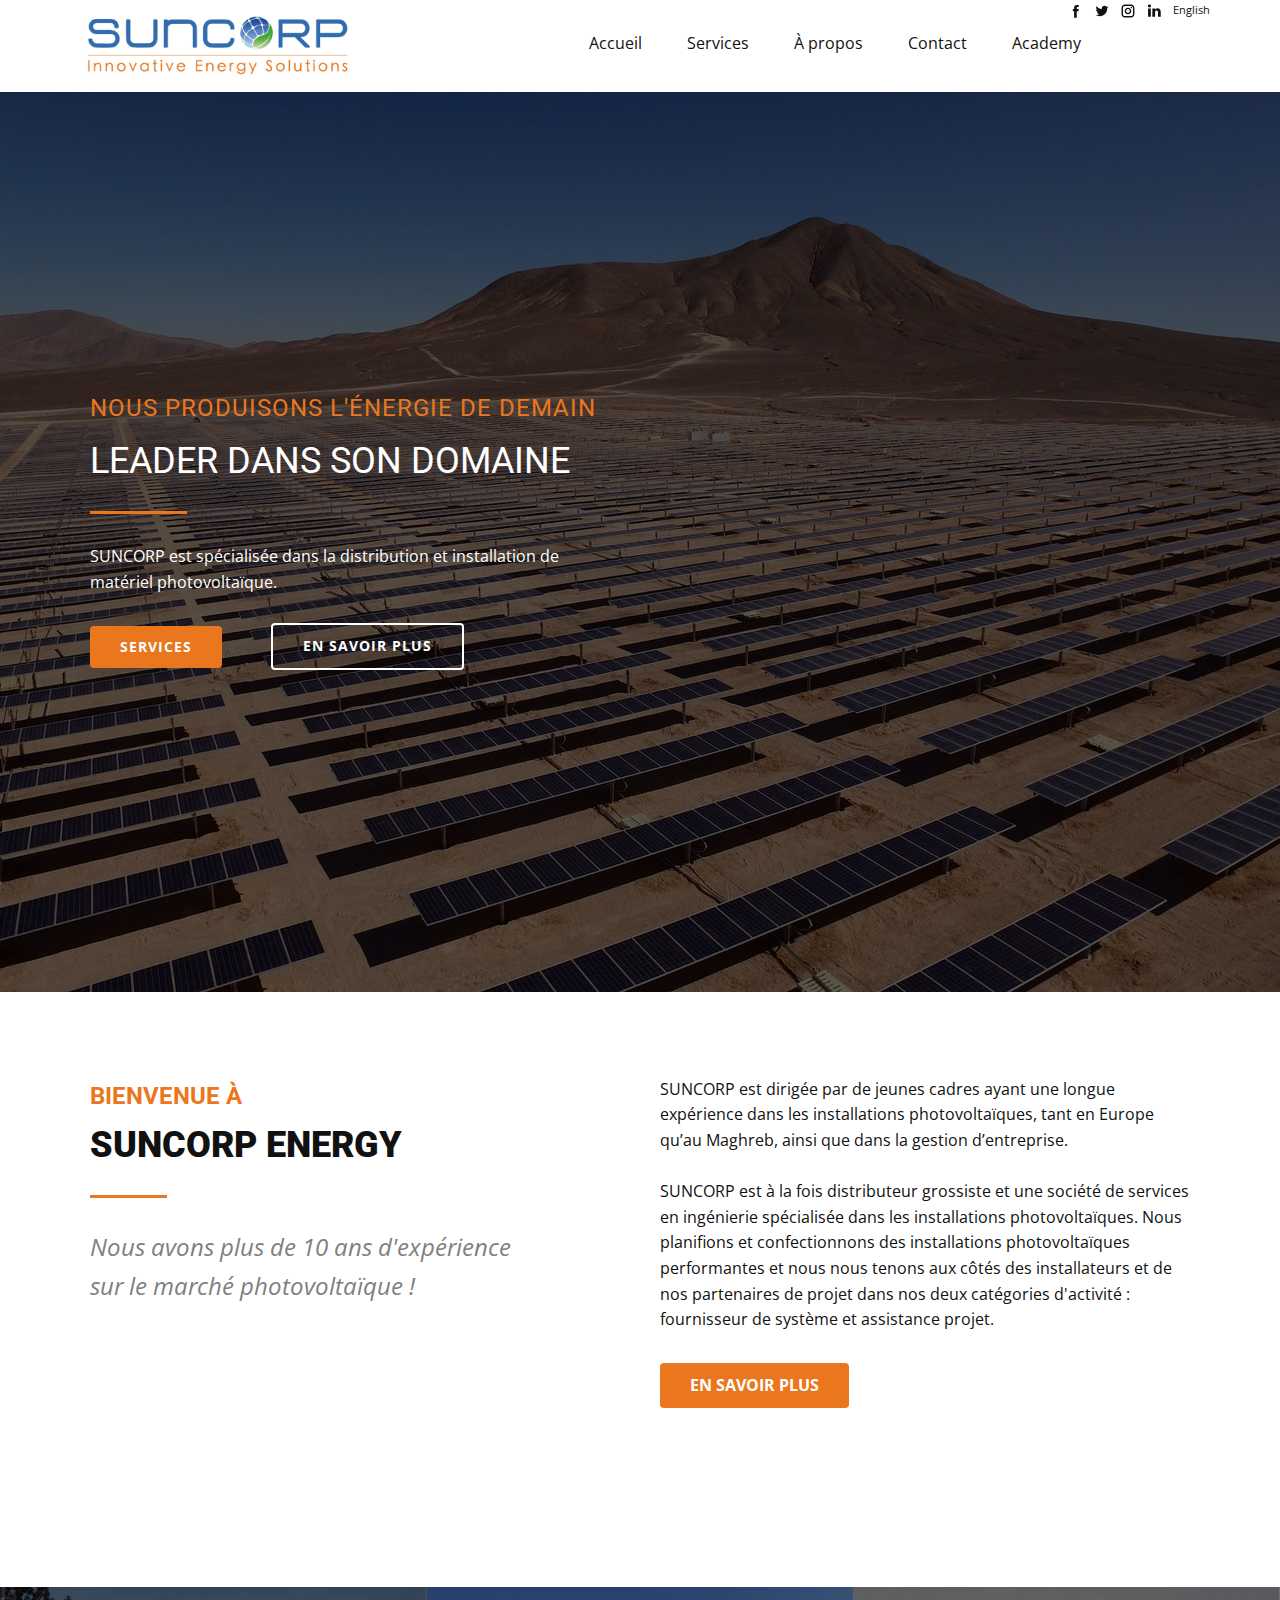
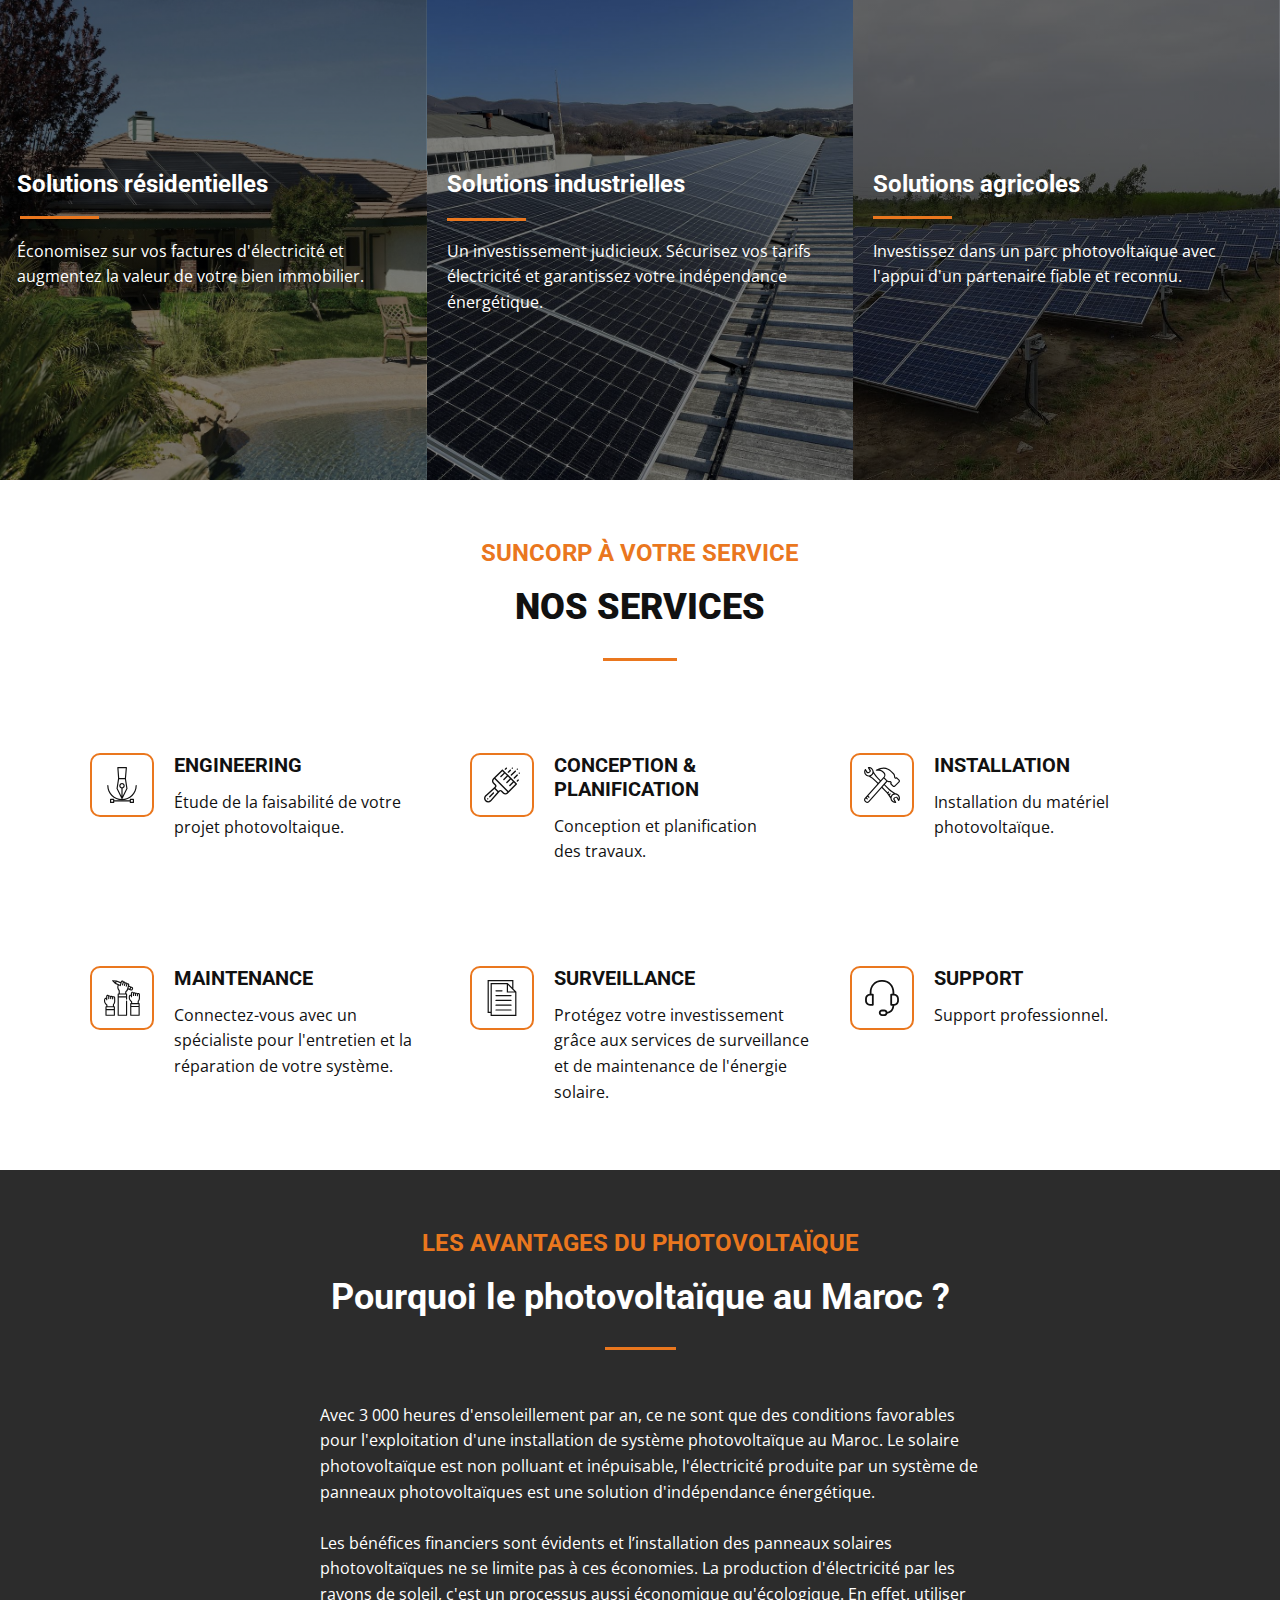
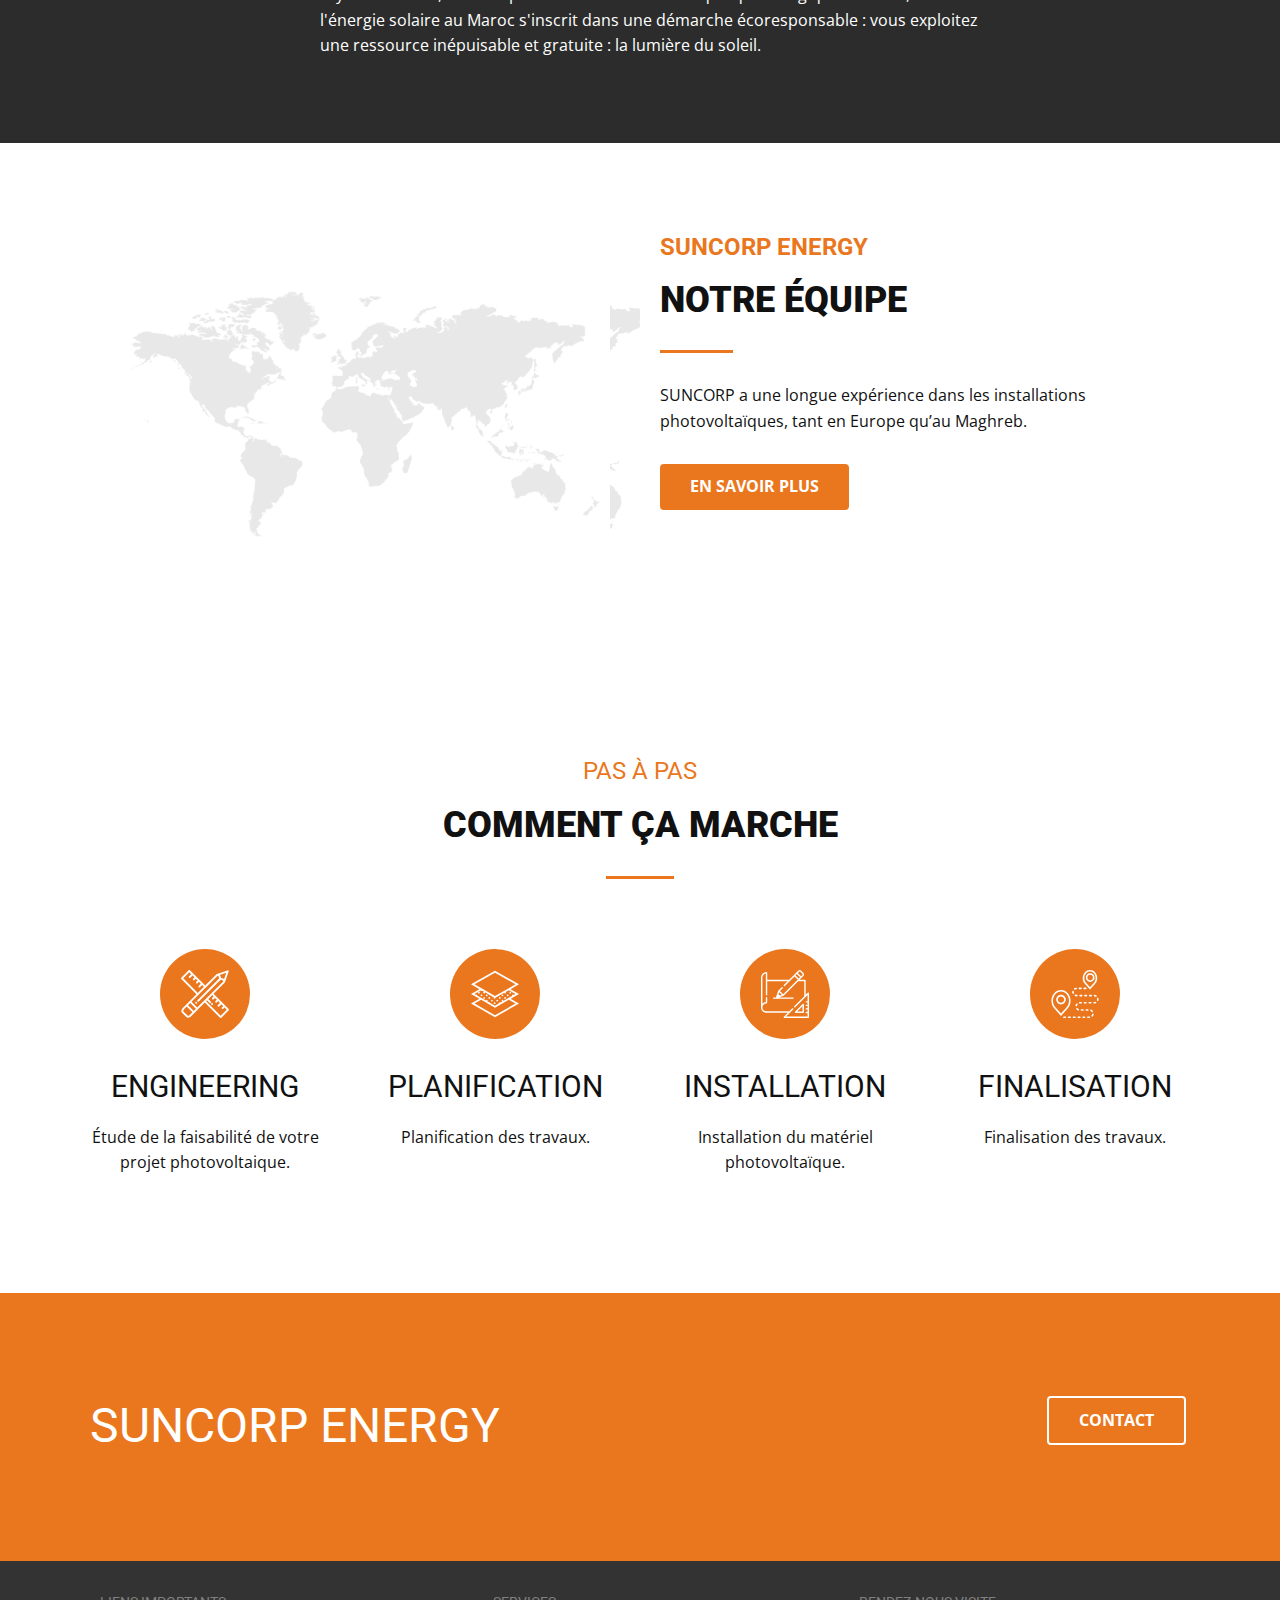
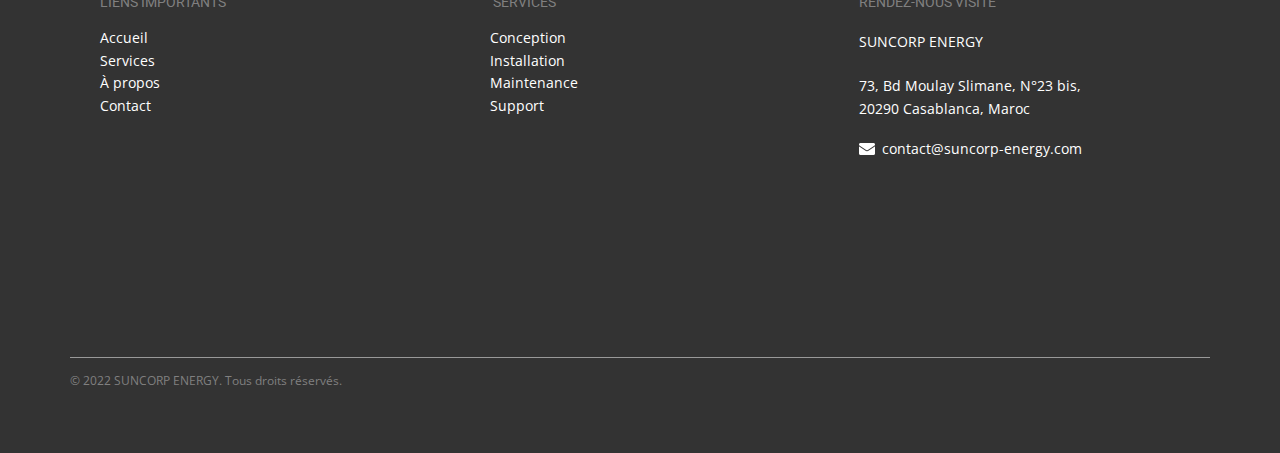
==== commit 50205786: "Update footer" ====
--- a/index.html
+++ b/index.html
@@ -36,8 +36,9 @@
     <meta property="og:description" content="">
     <meta property="og:type" content="website">
   </head>
-  <body data-home-page="index.html" data-home-page-title="index" class="u-backlink-hidden u-body u-xl-mode"><header class="u-clearfix u-header u-sticky u-sticky-ff0d u-white u-header" id="sec-28bf"><div class="u-clearfix u-sheet u-sheet-1">
-        <p class="u-text u-text-default u-text-1"> &nbsp;<a href="/" class="u-active-none u-border-none u-btn u-button-link u-button-style u-hover-none u-none u-btn-1">Français</a> | <a href="/" class="u-active-none u-border-none u-btn u-button-link u-button-style u-hover-none u-none u-btn-2">English</a>
+  <body data-home-page="index.html" data-home-page-title="index" class="u-backlink-hidden u-body u-xl-mode"><header class="u-clearfix u-header u-sticky-ff0d u-white u-header" id="sec-28bf"><div class="u-clearfix u-sheet u-sheet-1">
+        <p class="u-text u-text-default u-text-1">
+          <a href="/" class="u-active-none u-border-none u-btn u-button-link u-button-style u-hover-none u-none u-btn-1">English</a>
         </p>
         <div class="u-social-icons u-spacing-10 u-social-icons-1">
           <a class="u-social-url" target="_blank" href="https://www.facebook.com/suncorp.energy" title="Facebook"><span class="u-icon u-icon-circle u-social-facebook u-social-icon u-icon-1"><svg class="u-svg-link" preserveAspectRatio="xMidYMin slice" viewBox="0 0 112.2 112.2"><use xmlns:xlink="http://www.w3.org/1999/xlink" xlink:href="#svg-a1e9"></use></svg><svg x="0px" y="0px" viewBox="0 0 112.2 112.2" enable-background="new 0 0 112.2 112.2" xml:space="preserve" id="svg-a1e9" class="u-svg-content"><path d="M75.5,28.8H65.4c-1.5,0-4,0.9-4,4.3v9.4h13.9l-1.5,15.8H61.4v45.1H42.8V58.3h-8.8V42.4h8.8V32.2 c0-7.4,3.4-18.8,18.8-18.8h13.8v15.4H75.5z"></path></svg></span>
@@ -421,11 +422,8 @@
                       </div>
                     </div><!--/block-->
                   </div><!--/position-->
-                  <div class="u-clearfix u-group-elements u-group-elements-1">
-                    <p class="u-text u-text-7"> +​212 522 000 000</p><span class="u-align-left u-file-icon u-icon u-text-white u-icon-1"><img src="images/4.png" alt=""></span>
-                  </div>
-                  <div class="u-clearfix u-group-elements u-group-elements-2"><span class="u-align-left u-file-icon u-icon u-text-white u-icon-2"><img src="images/5.png" alt=""></span>
-                    <p class="u-text u-text-8"> conta<span style="font-weight: 400;"></span>ct@suncorp-energy.com
+                  <div class="u-clearfix u-group-elements u-group-elements-1"><span class="u-align-left u-file-icon u-icon u-text-white u-icon-1"><img src="images/1.png" alt=""></span>
+                    <p class="u-text u-text-7"> conta<span style="font-weight: 400;"></span>ct@suncorp-energy.com
                     </p>
                   </div>
                 </div>
@@ -434,7 +432,7 @@
           </div>
         </div>
         <div class="u-border-1 u-border-white u-expanded-width u-line u-line-horizontal u-opacity u-opacity-50 u-line-1"></div>
-        <p class="u-text u-text-default-lg u-text-default-md u-text-default-xl u-text-grey-50 u-text-9"> © 2022 SUNCORP ENERG​Y. ​Tous droits réservés.</p>
+        <p class="u-text u-text-default-lg u-text-default-md u-text-default-xl u-text-grey-50 u-text-8"> © 2022 SUNCORP ENERG​Y. ​Tous droits réservés.</p>
       </div></footer>
   </body>
 </html>--- a/nicepage.css
+++ b/nicepage.css
@@ -37060,7 +37060,7 @@
 }
 
 .u-header .u-sheet-1 {
-  min-height: 87px;
+  min-height: 91px;
 }
 
 .u-header .u-text-1 {
@@ -37069,12 +37069,6 @@
 }
 
 .u-header .u-btn-1 {
-  background-image: none;
-  margin-top: 0;
-  padding: 0;
-}
-
-.u-header .u-btn-2 {
   background-image: none;
   padding: 0;
 }
@@ -37085,7 +37079,7 @@
   min-height: 16px;
   width: 94px;
   min-width: 94px;
-  margin: -17px 103px 0 auto;
+  margin: -16px 48px 0 auto;
 }
 
 .u-header .u-icon-1 {
@@ -37107,7 +37101,7 @@
 .u-header .u-image-1 {
   width: 296px;
   height: 71px;
-  margin: -8px auto 0 0;
+  margin: -9px auto 0 0;
 }
 
 .u-header .u-logo-image-1 {
@@ -37121,6 +37115,7 @@
 
 .u-header .u-nav-1 {
   font-size: 1rem;
+  letter-spacing: normal;
 }
 
 .u-header .u-nav-2 {
@@ -37131,12 +37126,12 @@
   .u-header .u-image-1 {
     width: 296px;
   }
+}
+@media (max-width: 991px) {
+  .u-header .u-sheet-1 {
+    min-height: 78px;
+  }
 
-  .u-header .u-nav-1 {
-    letter-spacing: normal;
-  }
-}
-@media (max-width: 991px) {
   .u-header .u-image-1 {
     width: 232px;
     height: 55px;
@@ -37144,9 +37139,9 @@
 
   .u-header .u-menu-1 {
     width: auto;
-    margin-top: -38px;
+    margin-top: -43px;
     margin-right: 0;
-    margin-bottom: 28px;
+    margin-bottom: 26px;
   }
 }
 @media (max-width: 767px) {
@@ -37157,7 +37152,7 @@
   .u-header .u-image-1 {
     width: 214px;
     height: 51px;
-    margin-top: 1px;
+    margin-top: -6px;
   }
 
   .u-header .u-menu-1 {
@@ -37173,7 +37168,7 @@
   .u-header .u-image-1 {
     width: 170px;
     height: 40px;
-    margin-top: 13px;
+    margin-top: 6px;
   }
 
   .u-header .u-menu-1 {
@@ -37283,37 +37278,20 @@
 }
 
 .u-footer .u-group-elements-1 {
-  width: 149px;
+  width: 227px;
   min-height: 22px;
-  margin: -44px auto 0 0;
-}
-
-.u-footer .u-text-7 {
-  font-size: 0.875rem;
-  margin: 0 0 0 23px;
+  height: auto;
+  margin: -66px auto 0 0;
 }
 
 .u-footer .u-icon-1 {
   width: 16px;
   height: 16px;
-  margin: -19px auto 0 0;
-  padding: 0;
-}
-
-.u-footer .u-group-elements-2 {
-  width: 227px;
-  min-height: 22px;
-  margin: 4px auto 0 0;
-}
-
-.u-footer .u-icon-2 {
-  width: 16px;
-  height: 16px;
   margin: 3px auto 0 0;
   padding: 0;
 }
 
-.u-footer .u-text-8 {
+.u-footer .u-text-7 {
   font-size: 0.875rem;
   margin: -19px 0 0 23px;
 }
@@ -37324,7 +37302,7 @@
   margin-bottom: 0;
 }
 
-.u-footer .u-text-9 {
+.u-footer .u-text-8 {
   font-size: 0.75rem;
   margin: 13px auto 60px 0;
 }
@@ -37372,11 +37350,6 @@
   }
 
   .u-footer .u-group-elements-1 {
-    width: 149px;
-    margin-top: -55px;
-  }
-
-  .u-footer .u-group-elements-2 {
     width: 227px;
   }
 
@@ -37384,7 +37357,7 @@
     height: 1px;
   }
 
-  .u-footer .u-text-9 {
+  .u-footer .u-text-8 {
     margin-bottom: 41px;
   }
 }
@@ -37432,6 +37405,10 @@
   .u-footer .u-position-3 {
     margin-right: 14px;
   }
+
+  .u-footer .u-group-elements-1 {
+    margin-top: -59px;
+  }
 }
 @media (max-width: 767px) {
   .u-footer .u-sheet-1 {
@@ -37469,11 +37446,15 @@
     margin-right: 0;
   }
 
+  .u-footer .u-group-elements-1 {
+    margin-top: -56px;
+  }
+
   .u-footer .u-line-1 {
     margin-top: 0;
   }
 
-  .u-footer .u-text-9 {
+  .u-footer .u-text-8 {
     width: auto;
     margin-top: 4px;
     margin-right: 254px;
@@ -37510,7 +37491,11 @@
     min-height: 316px;
   }
 
-  .u-footer .u-text-9 {
+  .u-footer .u-group-elements-1 {
+    margin-top: -52px;
+  }
+
+  .u-footer .u-text-8 {
     margin-right: 54px;
     margin-bottom: 50px;
   }
--- a/index.css
+++ b/index.css
@@ -1650,7 +1650,7 @@
 
 .u-section-6 .u-layout-cell-1 {
   min-height: 475px;
-  background-image: url("images/be60b4bef50944a54eb655fa128f19f5-10.png");
+  background-image: url("images/be60b4bef50944a54eb655fa128f19f5-8.png");
 }
 
 .u-section-6 .u-container-layout-1 {
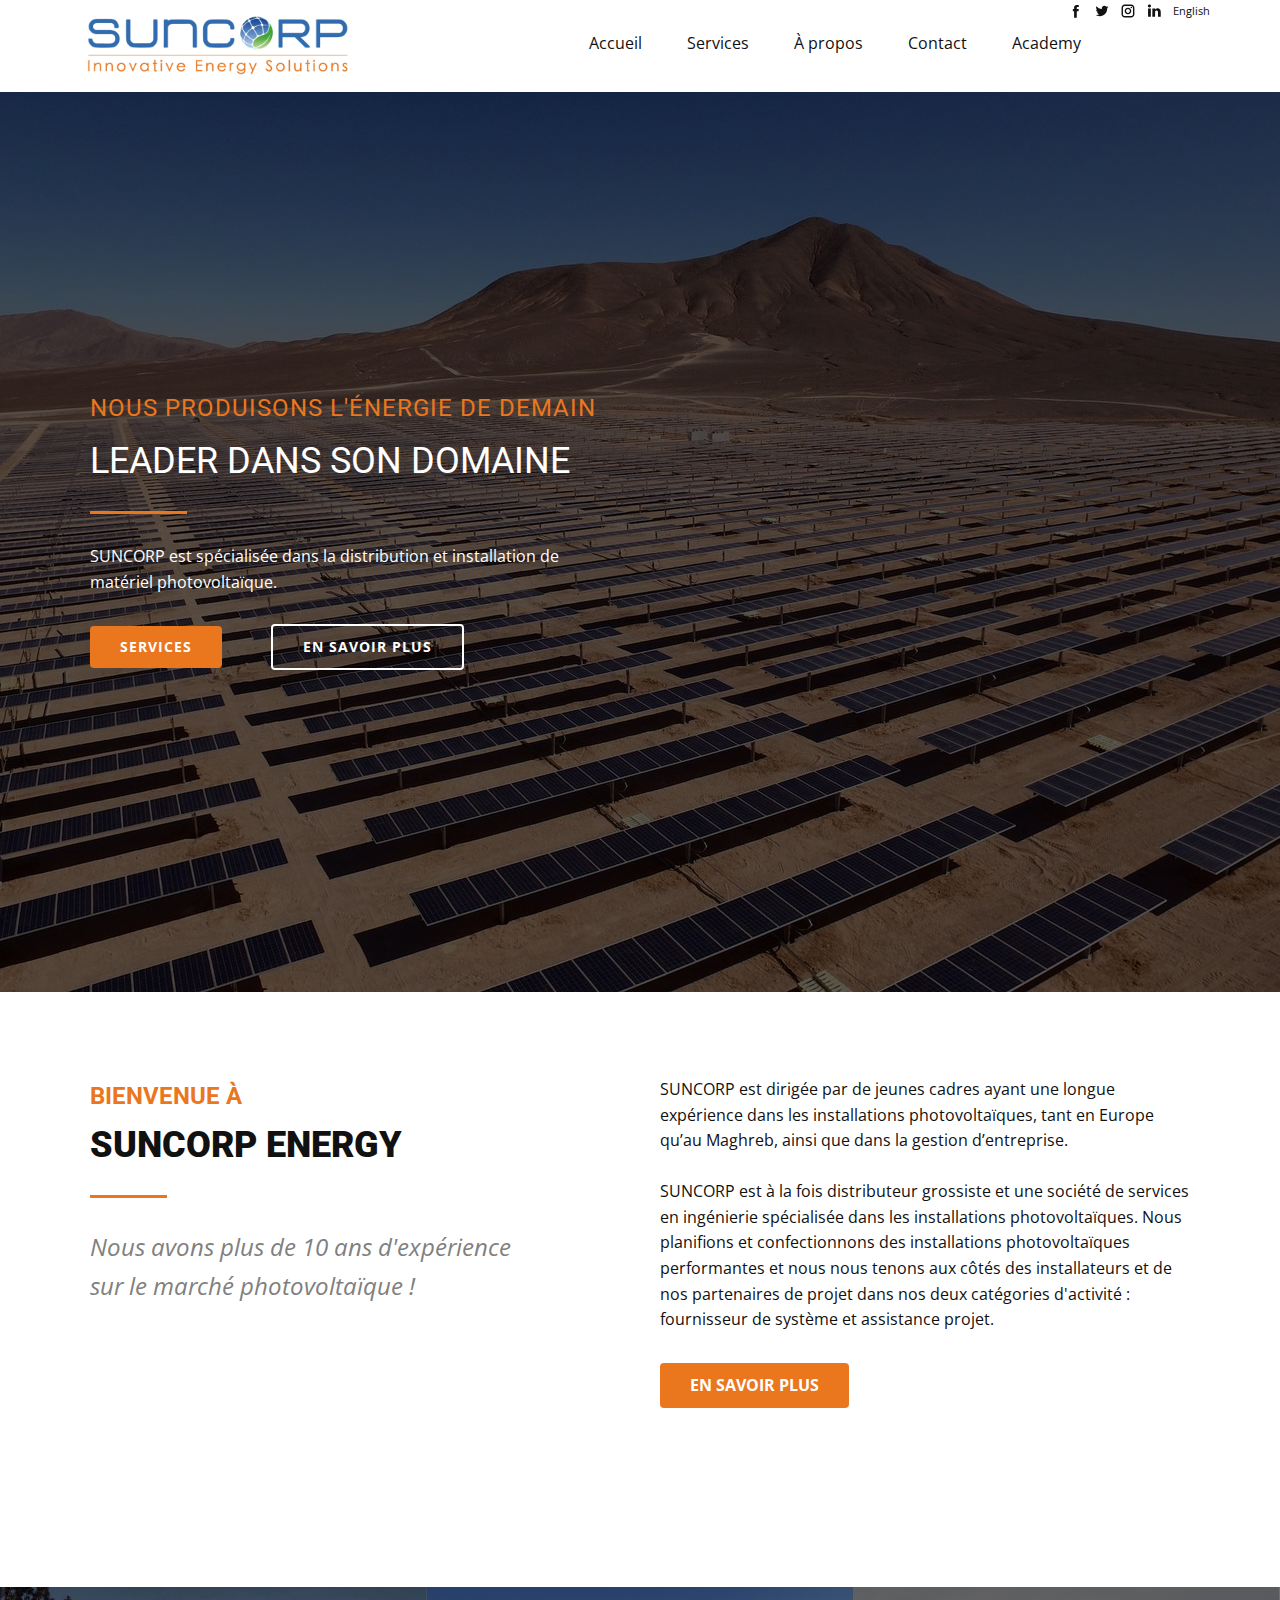
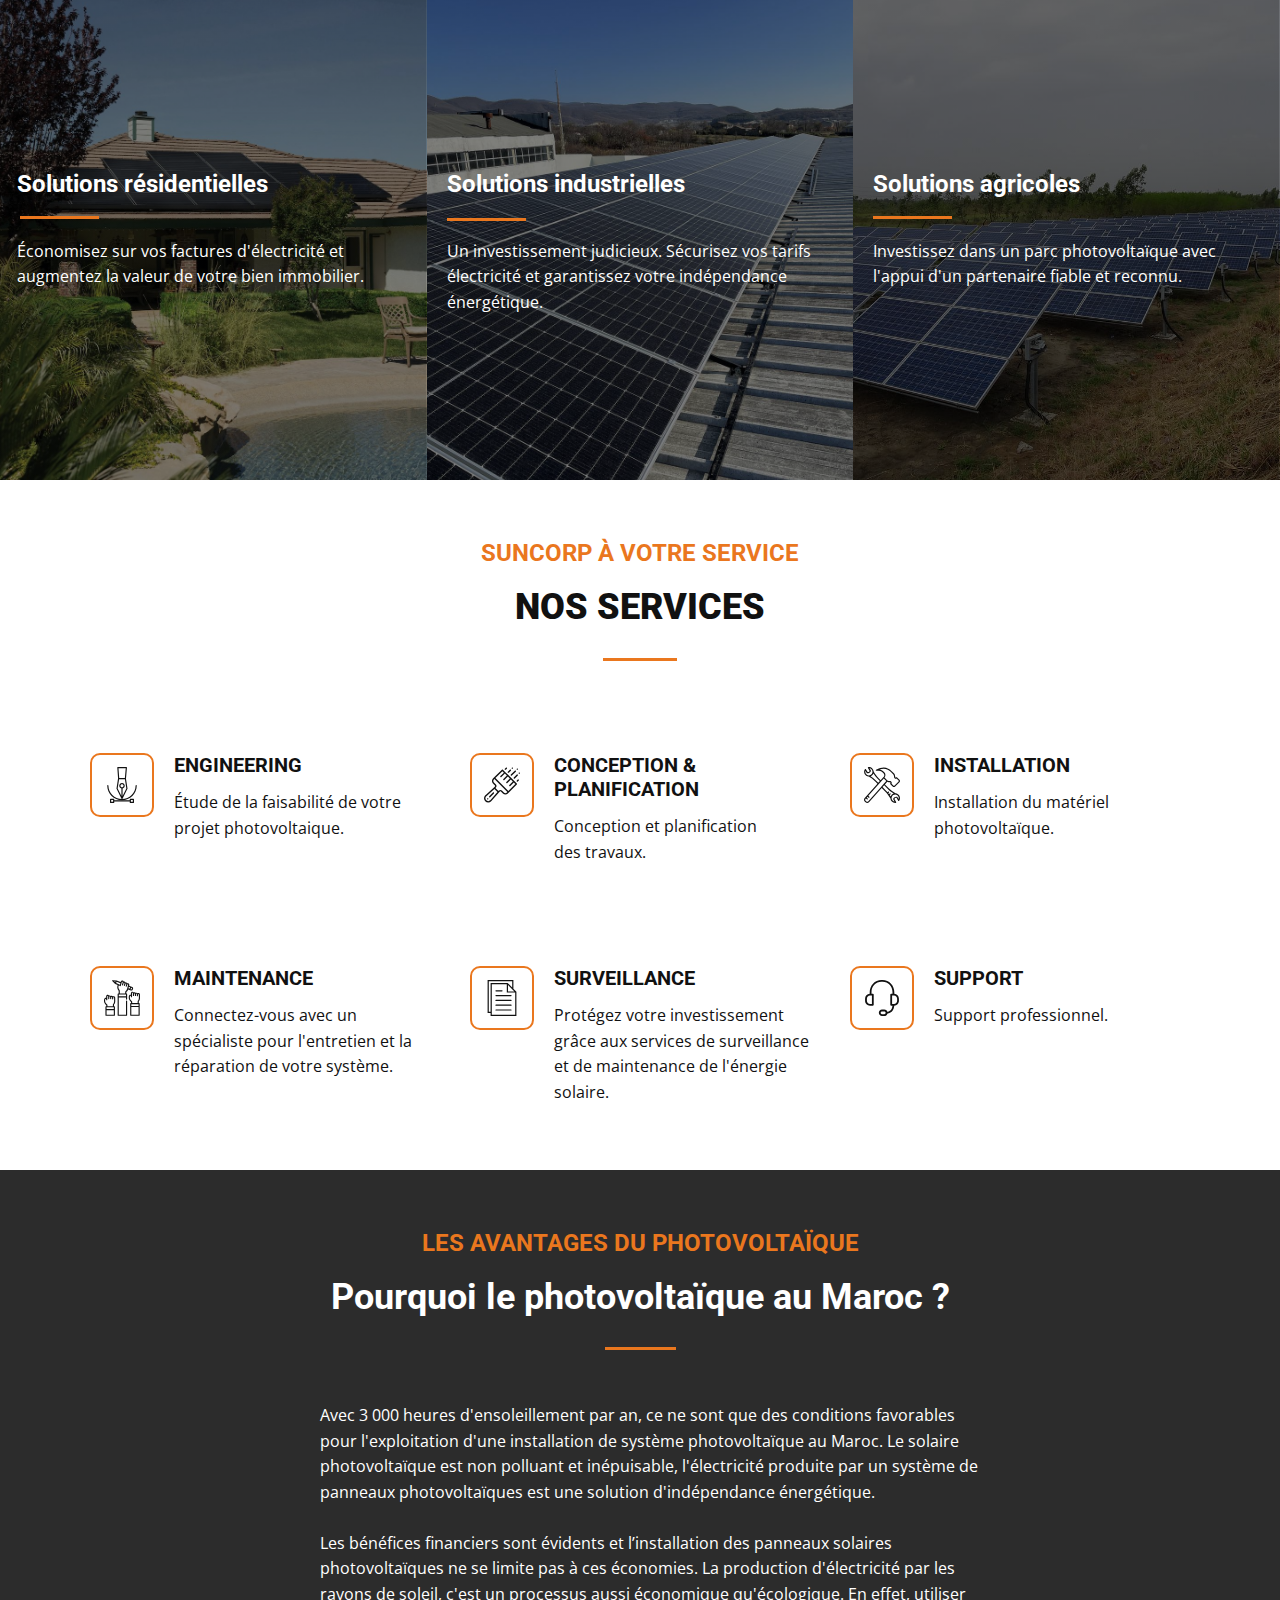
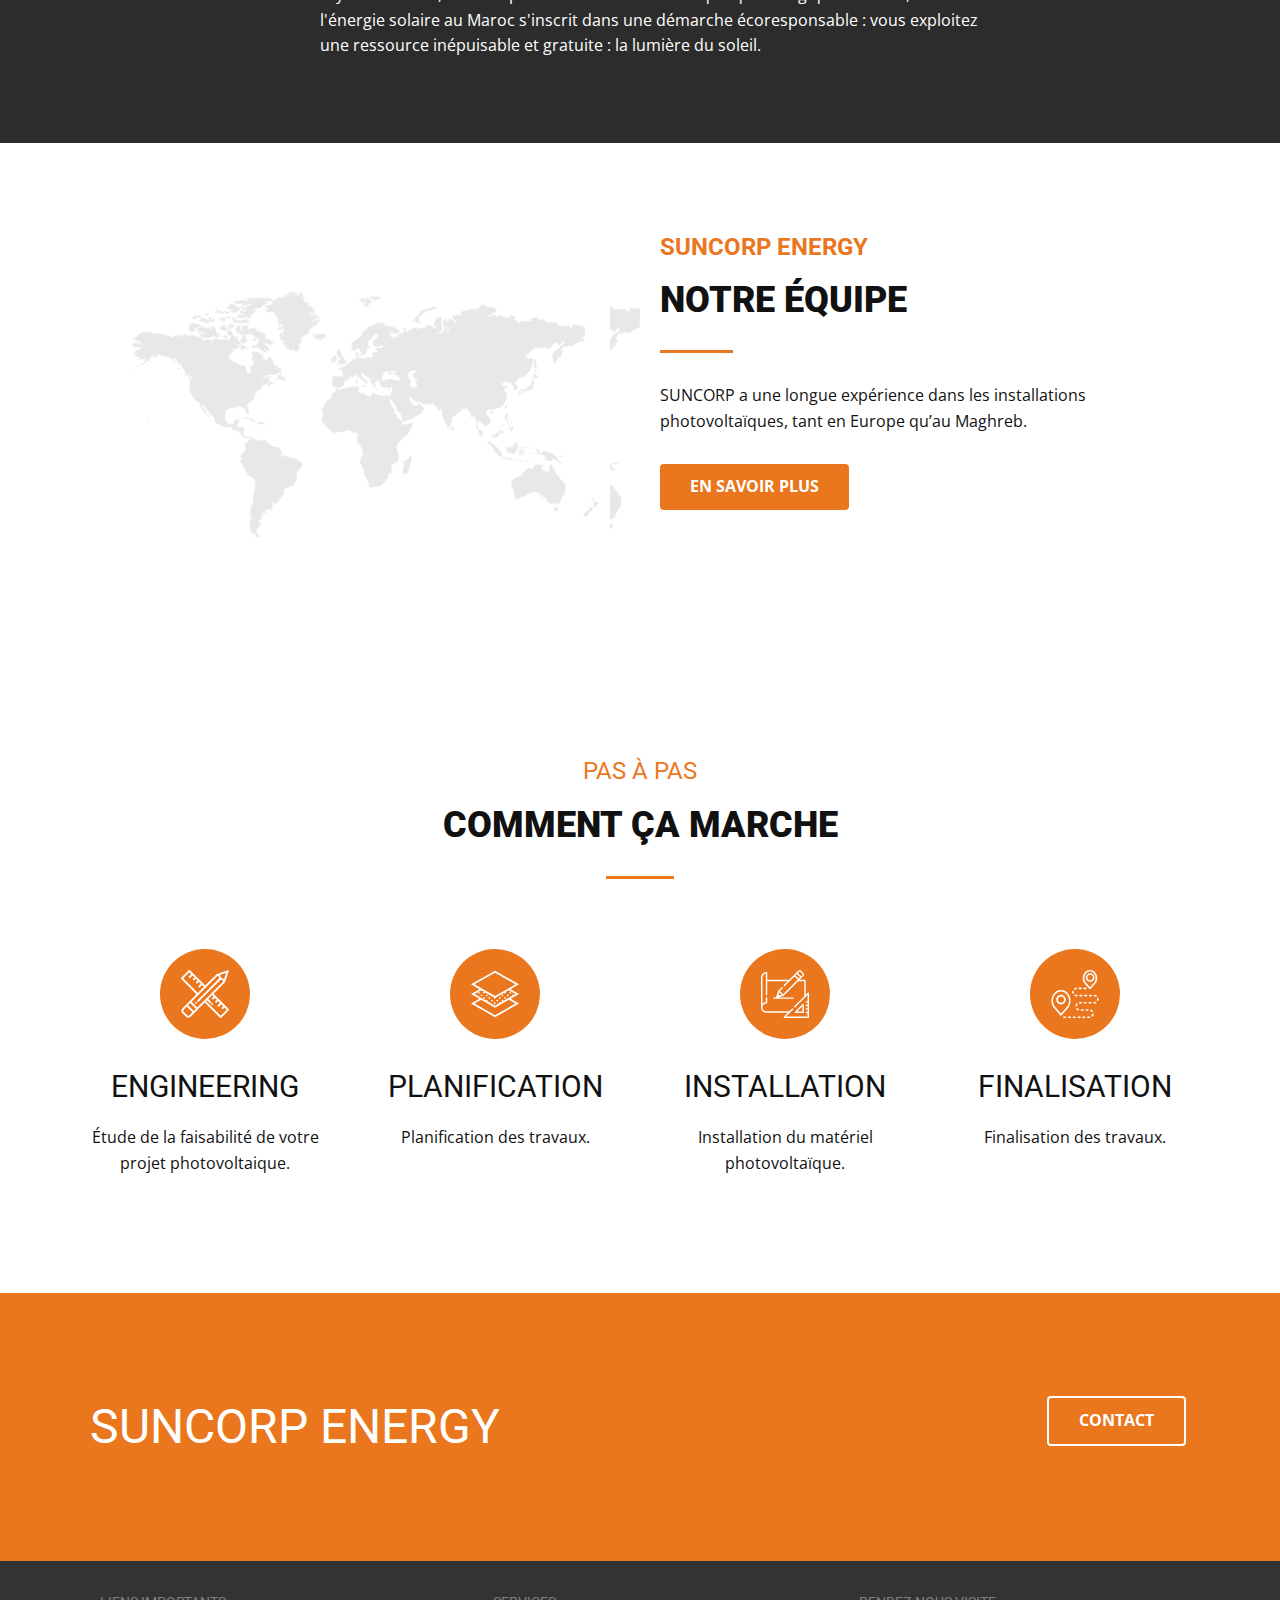
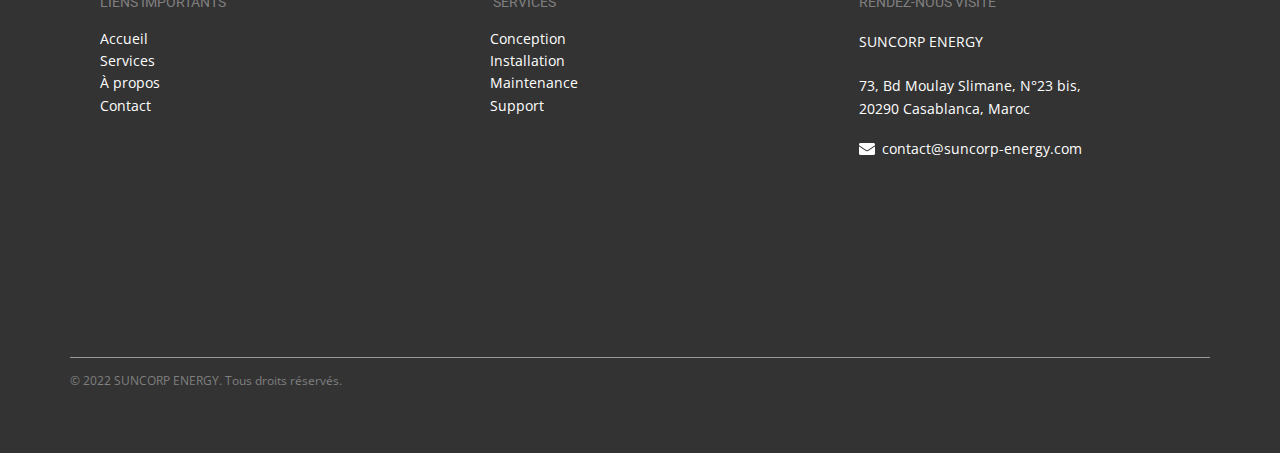
==== commit 5c1549e2: "Update header" ====
--- a/index.html
+++ b/index.html
@@ -36,7 +36,7 @@
     <meta property="og:description" content="">
     <meta property="og:type" content="website">
   </head>
-  <body data-home-page="index.html" data-home-page-title="index" class="u-backlink-hidden u-body u-xl-mode"><header class="u-clearfix u-header u-sticky-ff0d u-white u-header" id="sec-28bf"><div class="u-clearfix u-sheet u-sheet-1">
+  <body data-home-page="index.html" data-home-page-title="index" class="u-backlink-hidden u-body u-xl-mode"><header class="u-clearfix u-header u-sticky u-white u-header" id="sec-28bf"><div class="u-clearfix u-sheet u-sheet-1">
         <p class="u-text u-text-default u-text-1">
           <a href="/" class="u-active-none u-border-none u-btn u-button-link u-button-style u-hover-none u-none u-btn-1">English</a>
         </p>
@@ -422,7 +422,7 @@
                       </div>
                     </div><!--/block-->
                   </div><!--/position-->
-                  <div class="u-clearfix u-group-elements u-group-elements-1"><span class="u-align-left u-file-icon u-icon u-text-white u-icon-1"><img src="images/1.png" alt=""></span>
+                  <div class="u-clearfix u-group-elements u-group-elements-1"><span class="u-align-left u-file-icon u-icon u-text-white u-icon-1"><img src="images/4.png" alt=""></span>
                     <p class="u-text u-text-7"> conta<span style="font-weight: 400;"></span>ct@suncorp-energy.com
                     </p>
                   </div>
--- a/nicepage.css
+++ b/nicepage.css
@@ -37065,7 +37065,7 @@
 
 .u-header .u-text-1 {
   font-size: 0.6875rem;
-  margin: 1px 0 0 auto;
+  margin: 2px 0 0 auto;
 }
 
 .u-header .u-btn-1 {
@@ -37079,7 +37079,7 @@
   min-height: 16px;
   width: 94px;
   min-width: 94px;
-  margin: -16px 48px 0 auto;
+  margin: -17px 48px 0 auto;
 }
 
 .u-header .u-icon-1 {
@@ -37129,7 +37129,7 @@
 }
 @media (max-width: 991px) {
   .u-header .u-sheet-1 {
-    min-height: 78px;
+    min-height: 83px;
   }
 
   .u-header .u-image-1 {
@@ -37139,14 +37139,14 @@
 
   .u-header .u-menu-1 {
     width: auto;
-    margin-top: -43px;
+    margin-top: -38px;
     margin-right: 0;
     margin-bottom: 26px;
   }
 }
 @media (max-width: 767px) {
   .u-header .u-sheet-1 {
-    min-height: 84px;
+    min-height: 78px;
   }
 
   .u-header .u-image-1 {
@@ -37156,13 +37156,13 @@
   }
 
   .u-header .u-menu-1 {
-    margin-top: -41px;
-    margin-bottom: 25px;
+    margin-top: -39px;
+    margin-bottom: 23px;
   }
 }
 @media (max-width: 575px) {
   .u-header .u-sheet-1 {
-    min-height: 93px;
+    min-height: 86px;
   }
 
   .u-header .u-image-1 {
@@ -37172,8 +37172,8 @@
   }
 
   .u-header .u-menu-1 {
-    margin-top: -36px;
-    margin-bottom: 27px;
+    margin-top: -40px;
+    margin-bottom: 30px;
   }
 }
  .u-footer {
@@ -37280,7 +37280,6 @@
 .u-footer .u-group-elements-1 {
   width: 227px;
   min-height: 22px;
-  height: auto;
   margin: -66px auto 0 0;
 }
 
@@ -37351,6 +37350,7 @@
 
   .u-footer .u-group-elements-1 {
     width: 227px;
+    height: auto;
   }
 
   .u-footer .u-line-1 {
--- a/index.css
+++ b/index.css
@@ -1650,7 +1650,7 @@
 
 .u-section-6 .u-layout-cell-1 {
   min-height: 475px;
-  background-image: url("images/be60b4bef50944a54eb655fa128f19f5-8.png");
+  background-image: url("images/be60b4bef50944a54eb655fa128f19f5-9.png");
 }
 
 .u-section-6 .u-container-layout-1 {
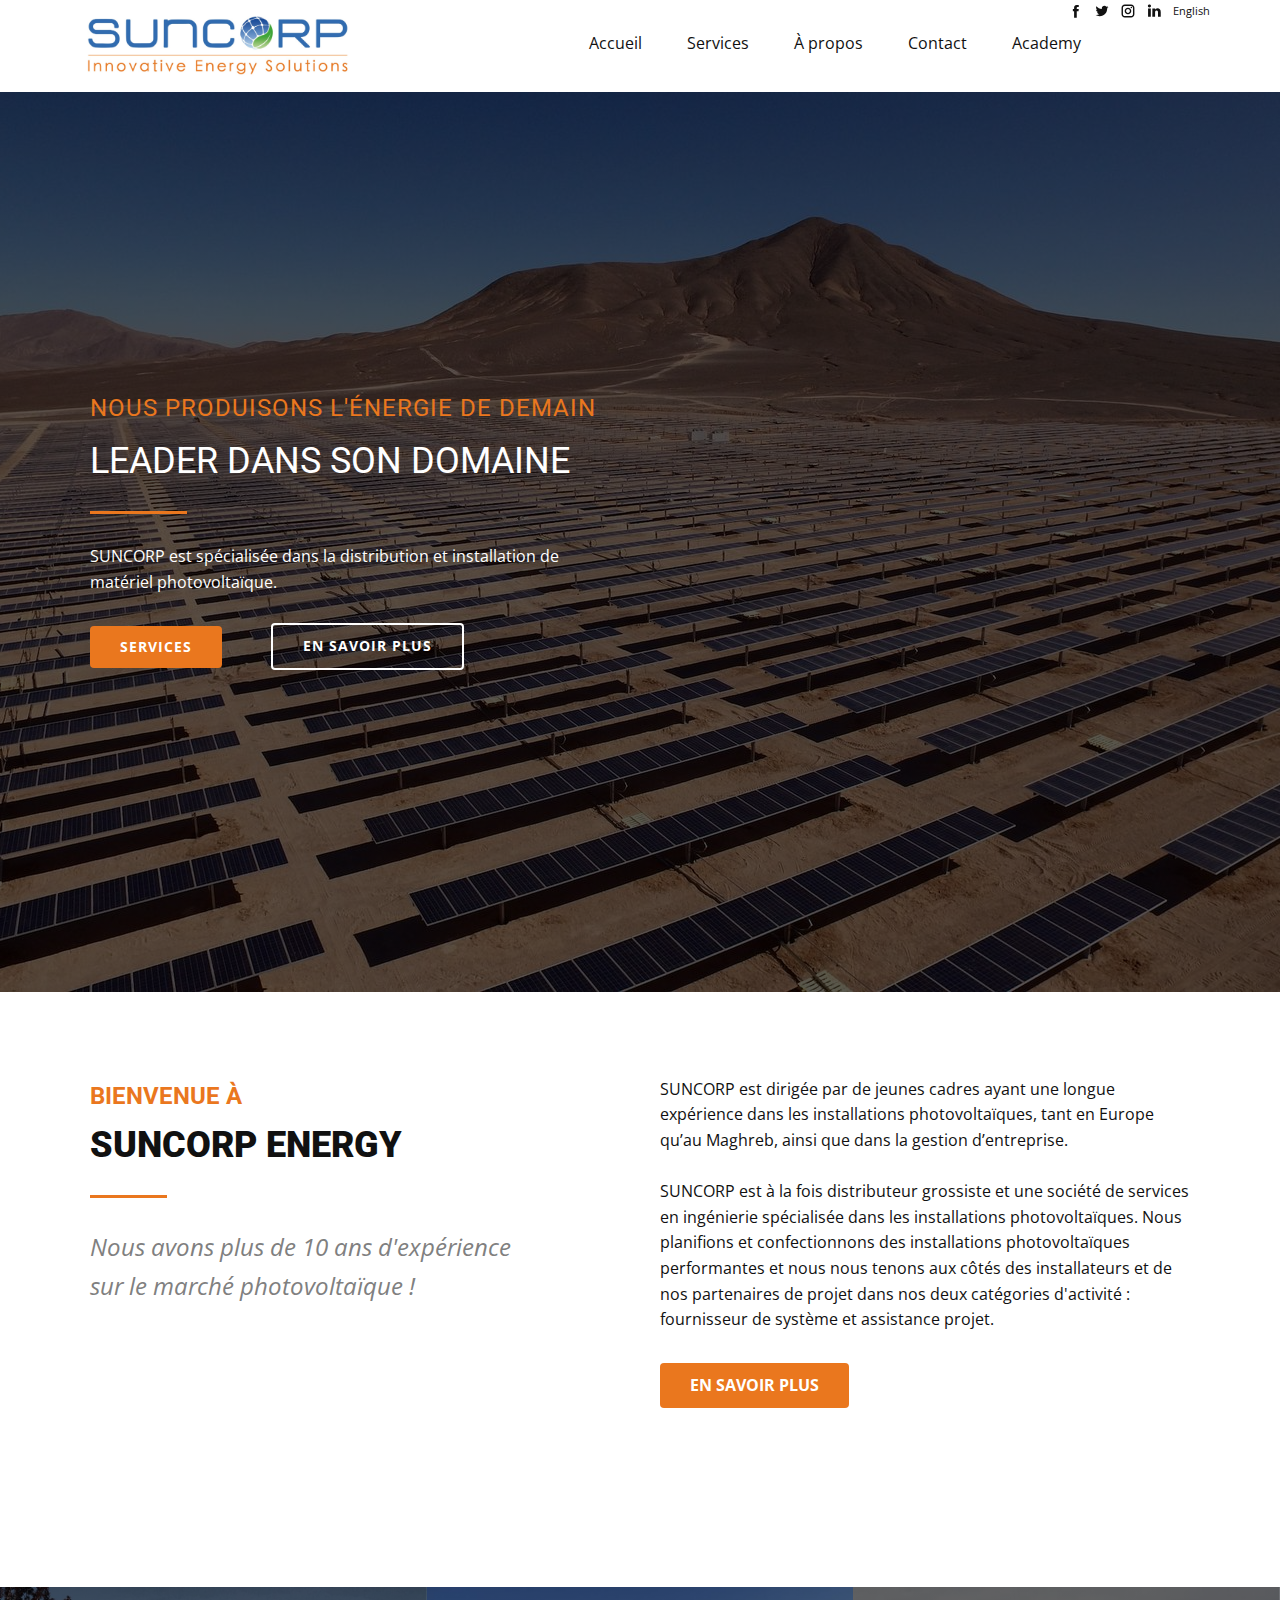
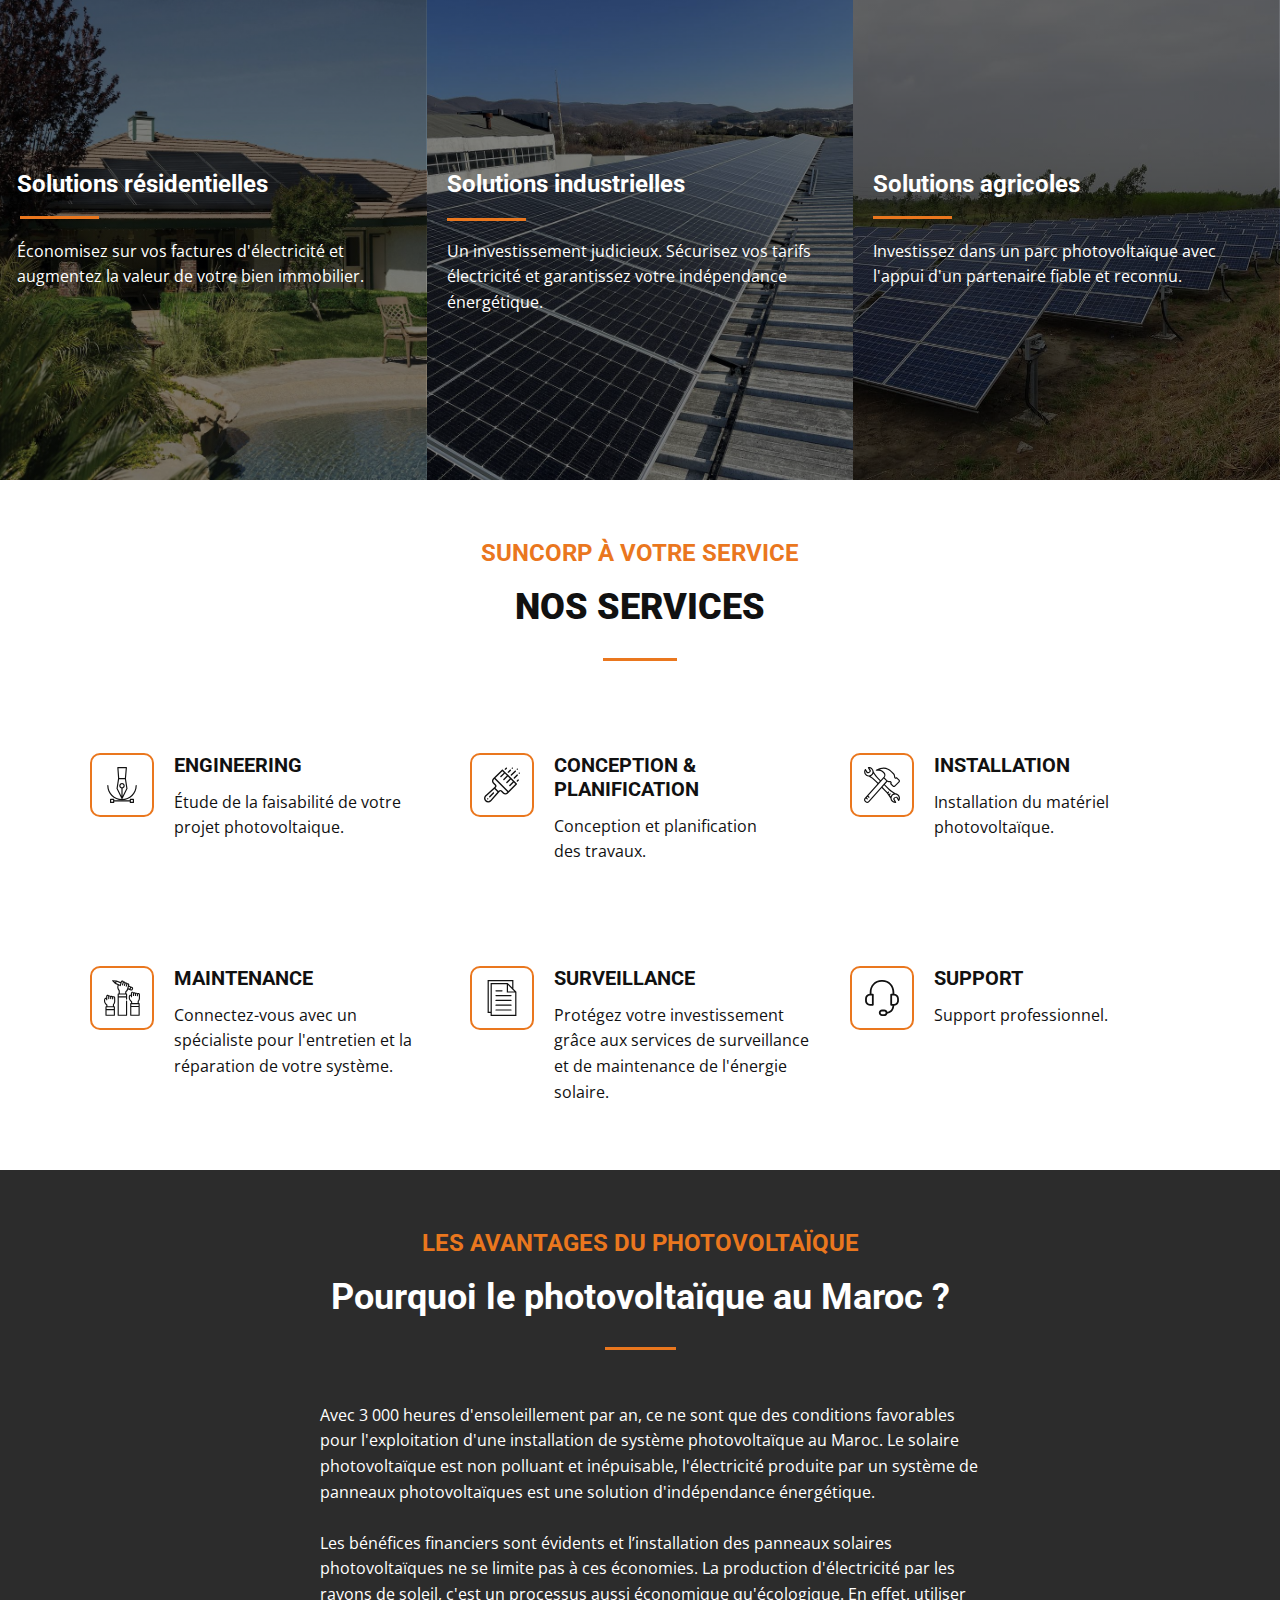
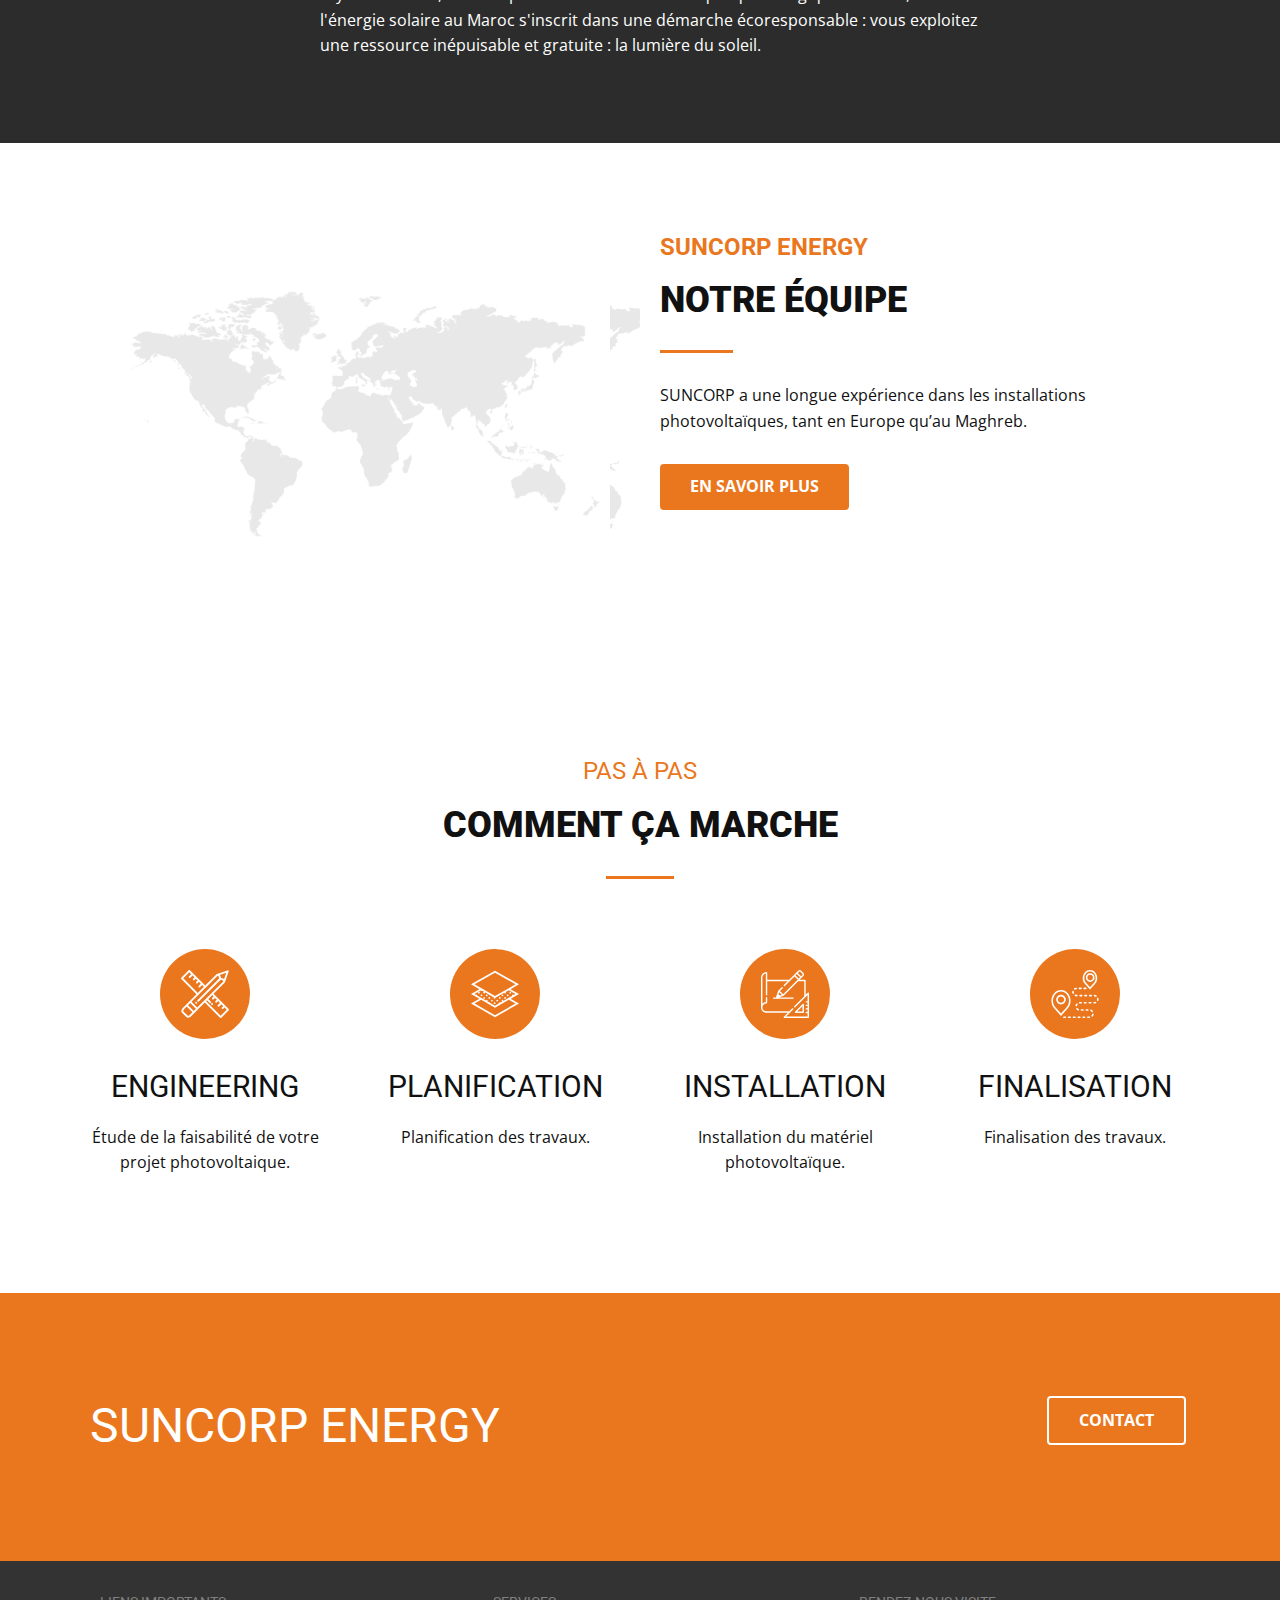
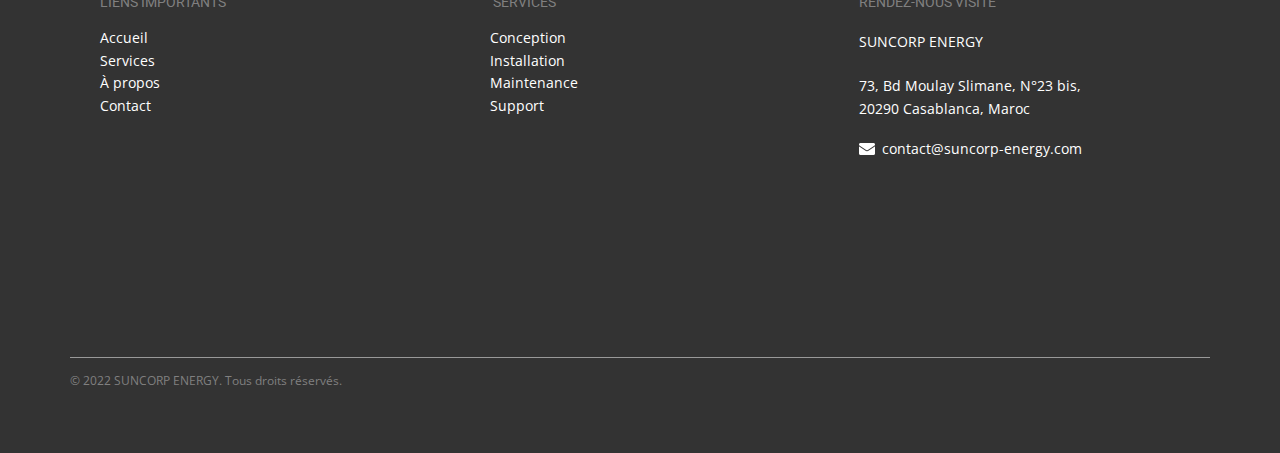
==== commit fec806af: "Update header" ====
--- a/index.html
+++ b/index.html
@@ -36,7 +36,7 @@
     <meta property="og:description" content="">
     <meta property="og:type" content="website">
   </head>
-  <body data-home-page="index.html" data-home-page-title="index" class="u-backlink-hidden u-body u-xl-mode"><header class="u-clearfix u-header u-sticky u-white u-header" id="sec-28bf"><div class="u-clearfix u-sheet u-sheet-1">
+  <body data-home-page="index.html" data-home-page-title="index" class="u-backlink-hidden u-body u-xl-mode"><header class="u-clearfix u-header u-white u-header" id="sec-28bf"><div class="u-clearfix u-sheet u-sheet-1">
         <p class="u-text u-text-default u-text-1">
           <a href="/" class="u-active-none u-border-none u-btn u-button-link u-button-style u-hover-none u-none u-btn-1">English</a>
         </p>
